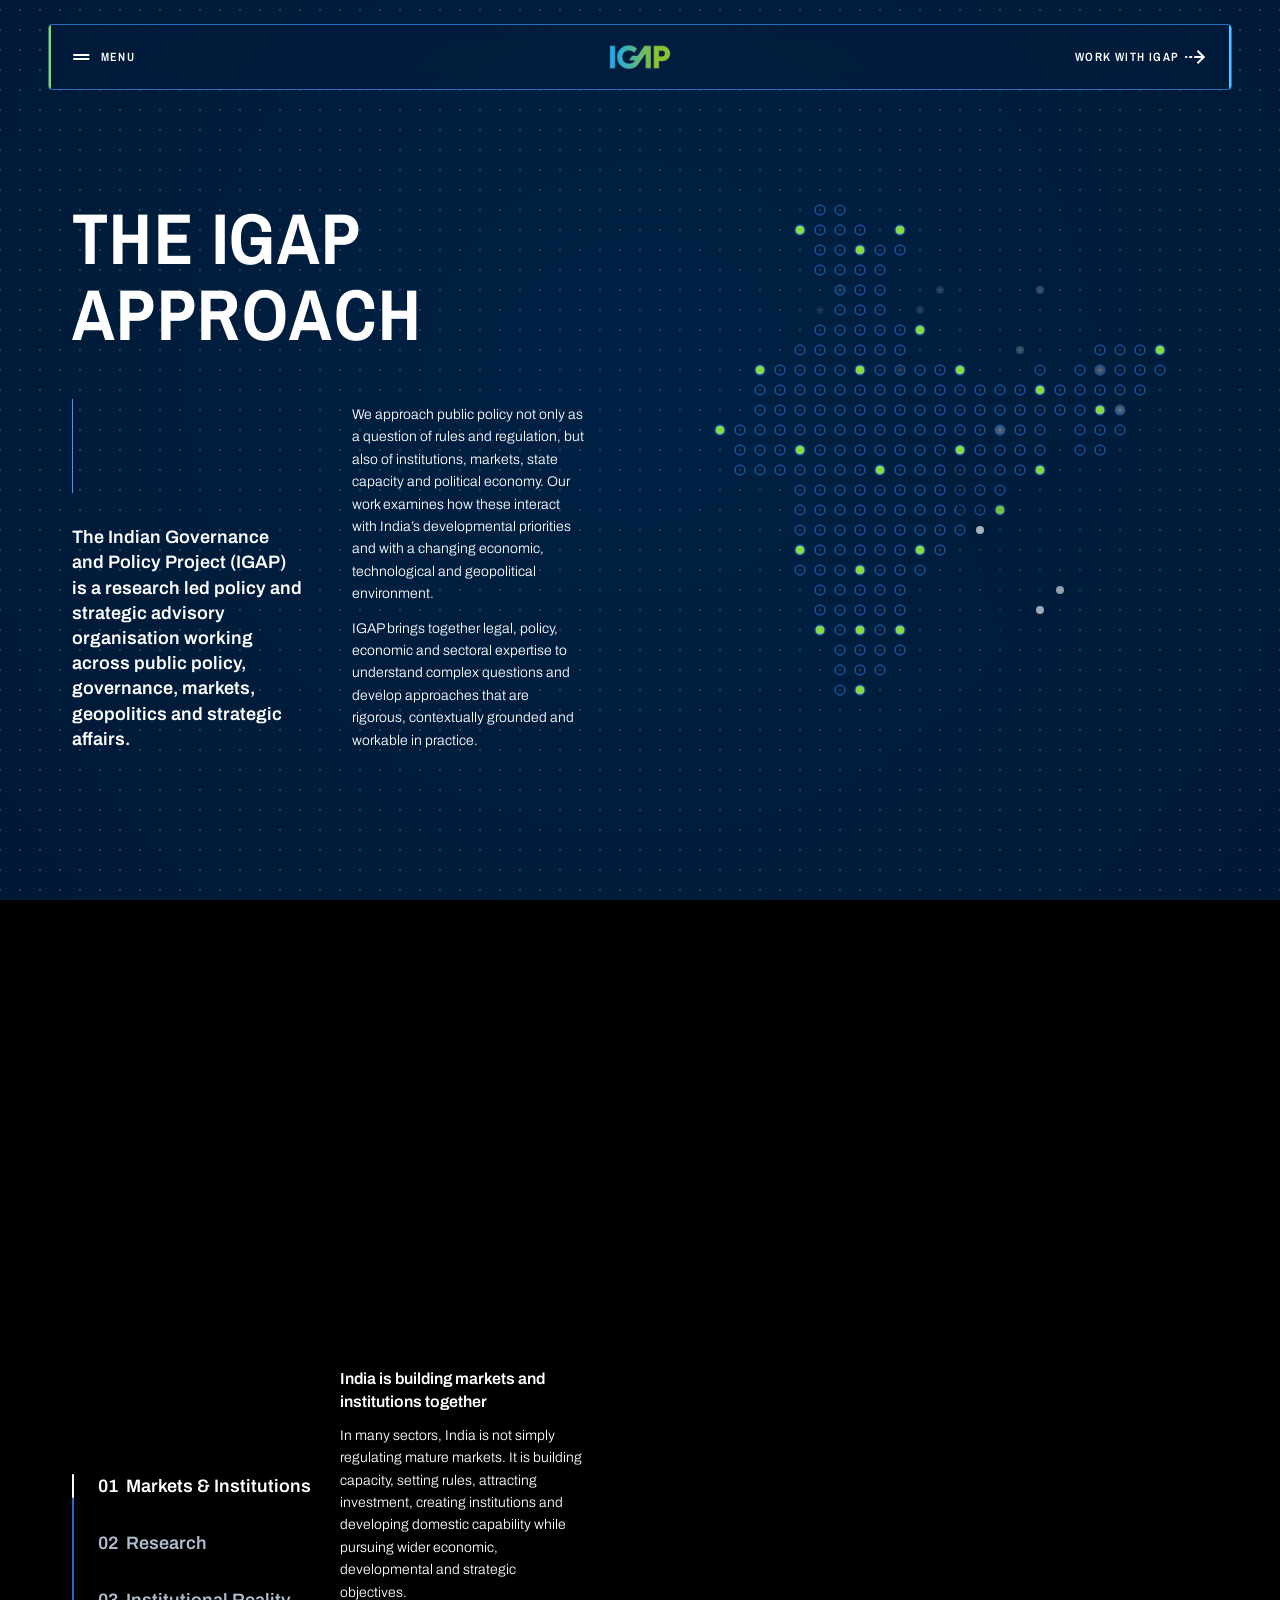
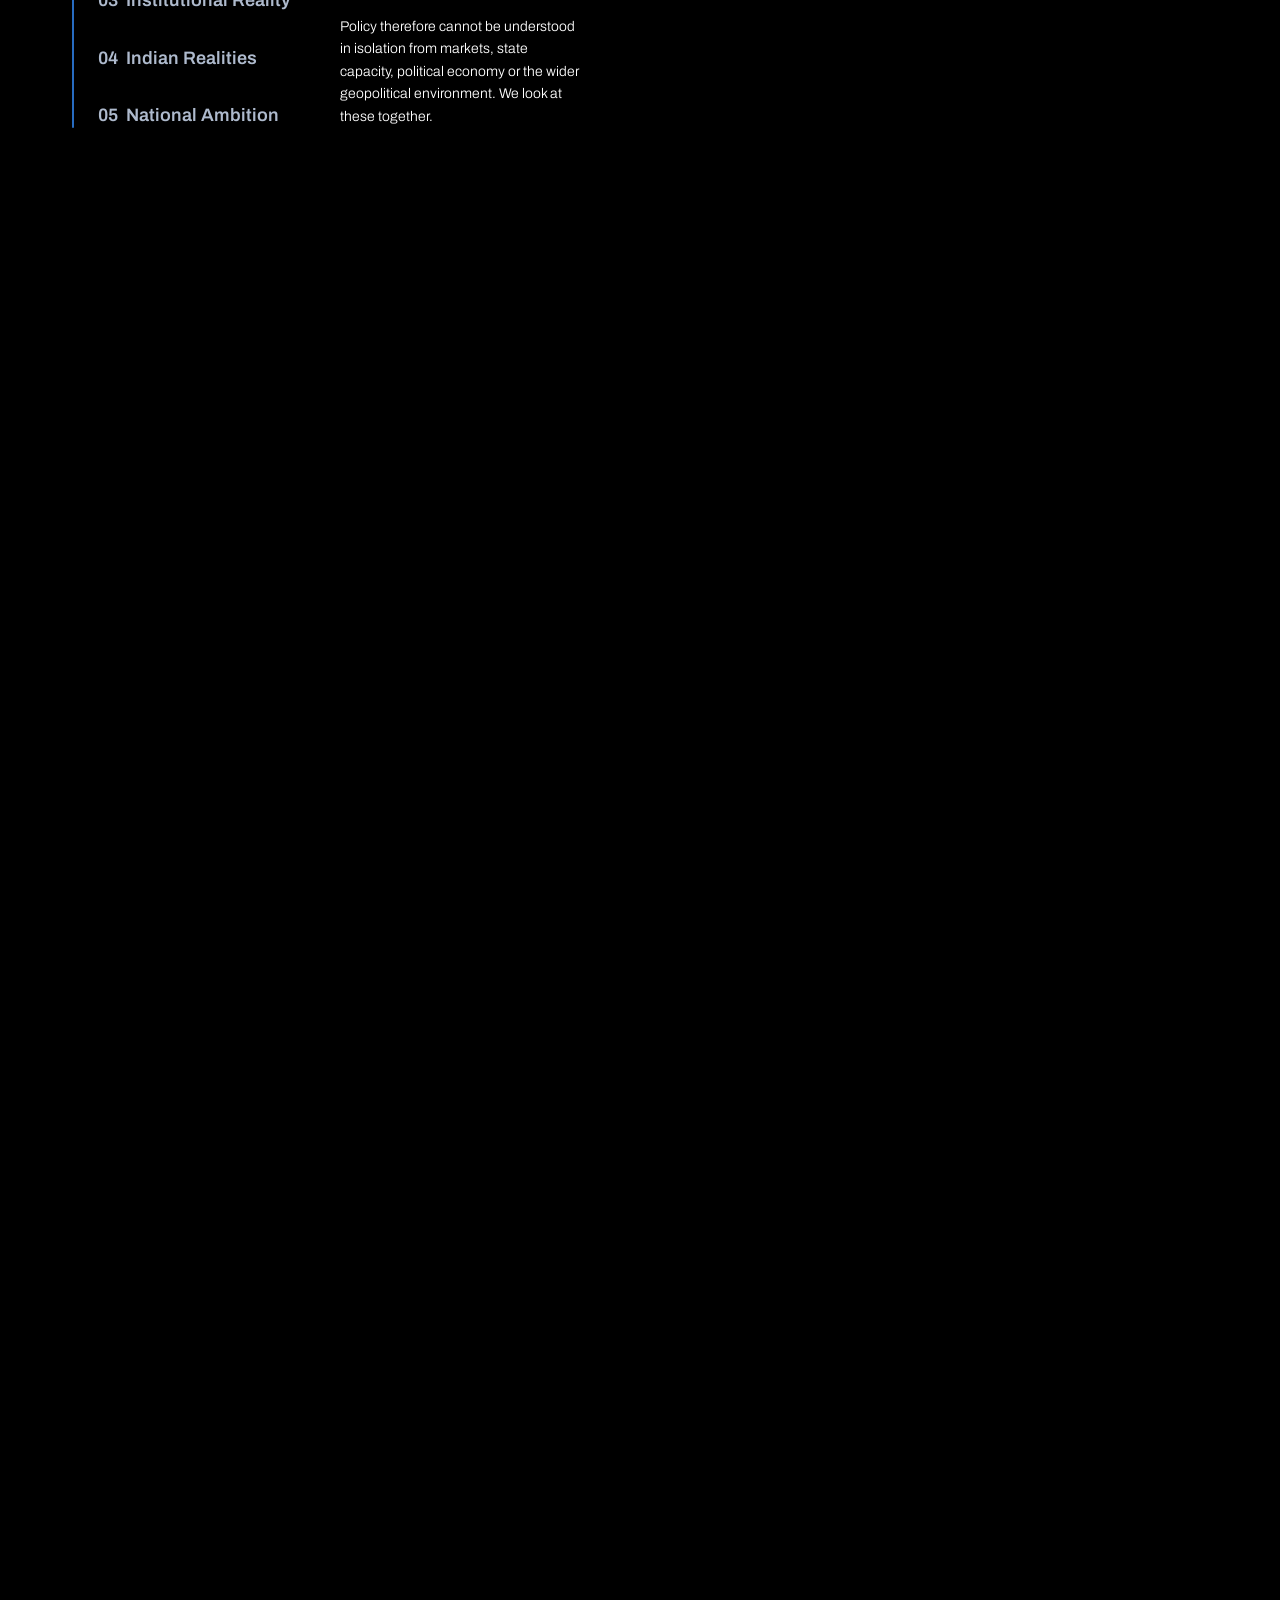
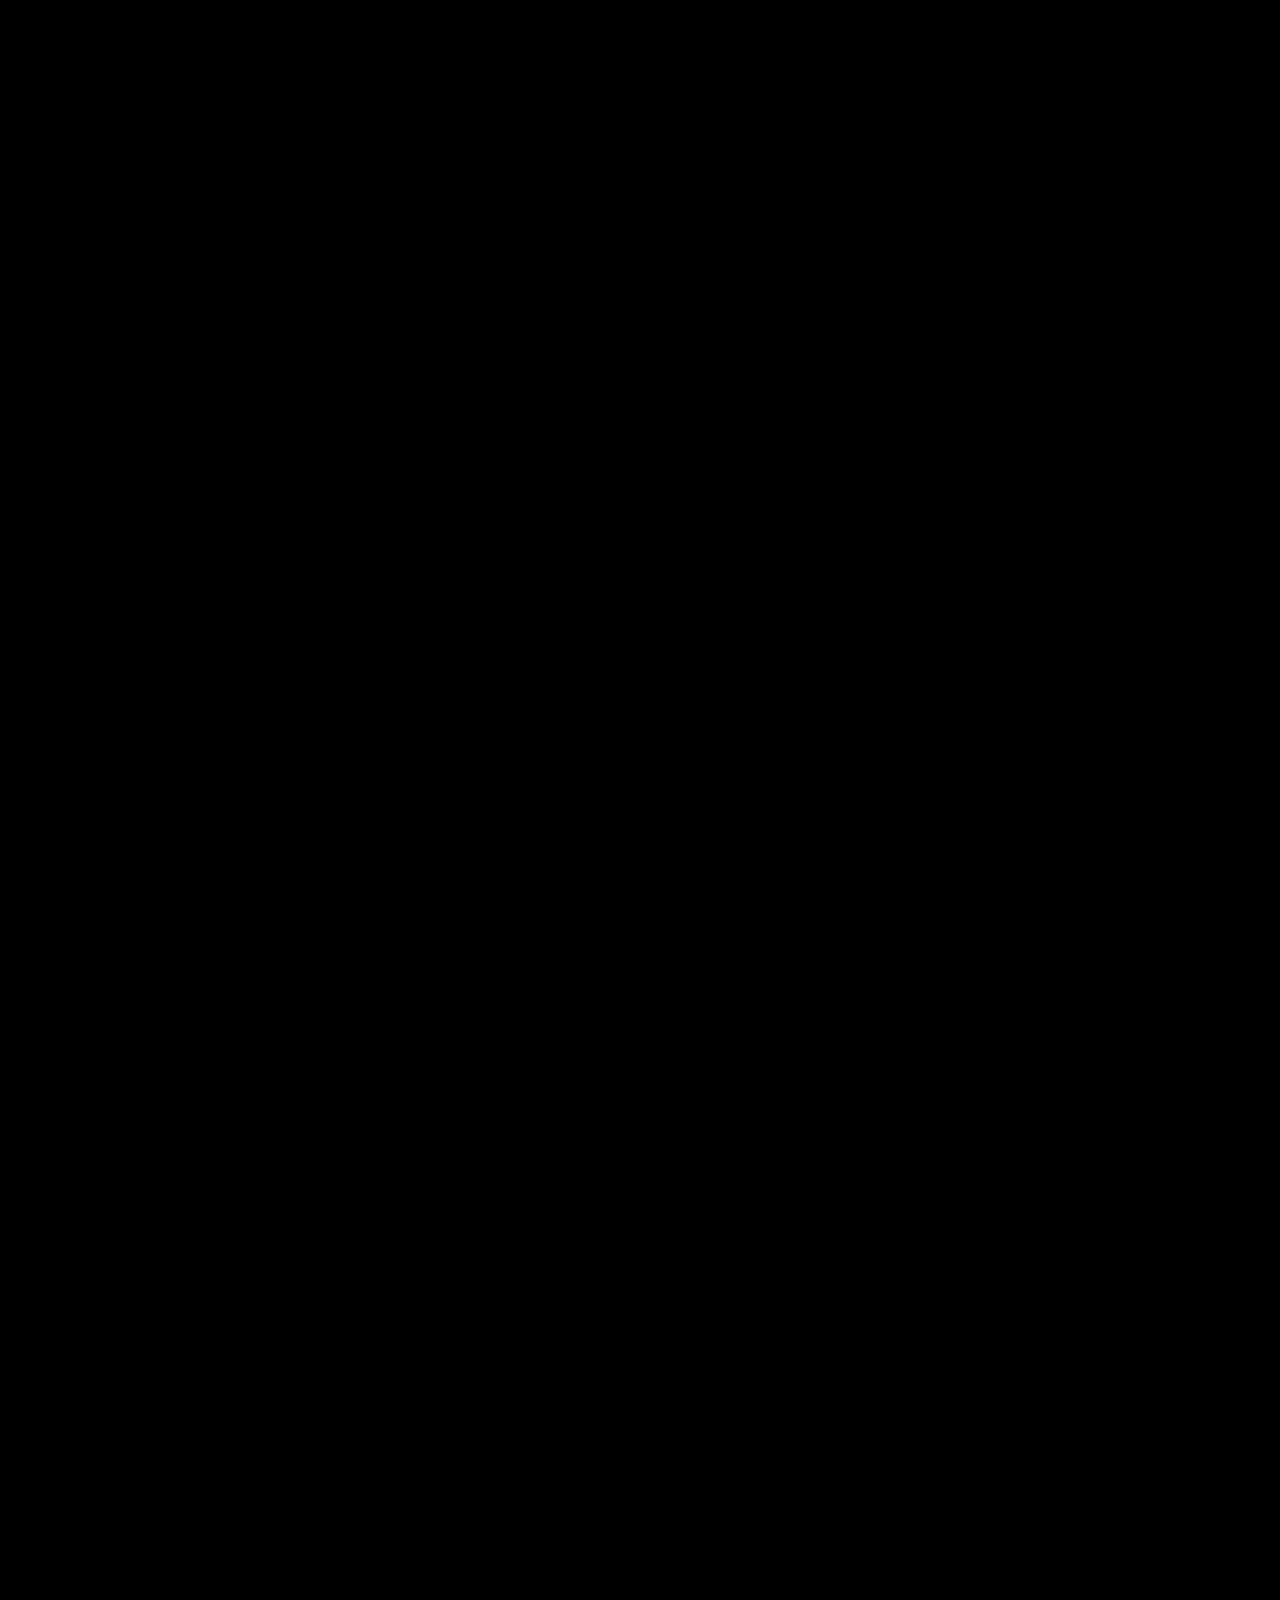
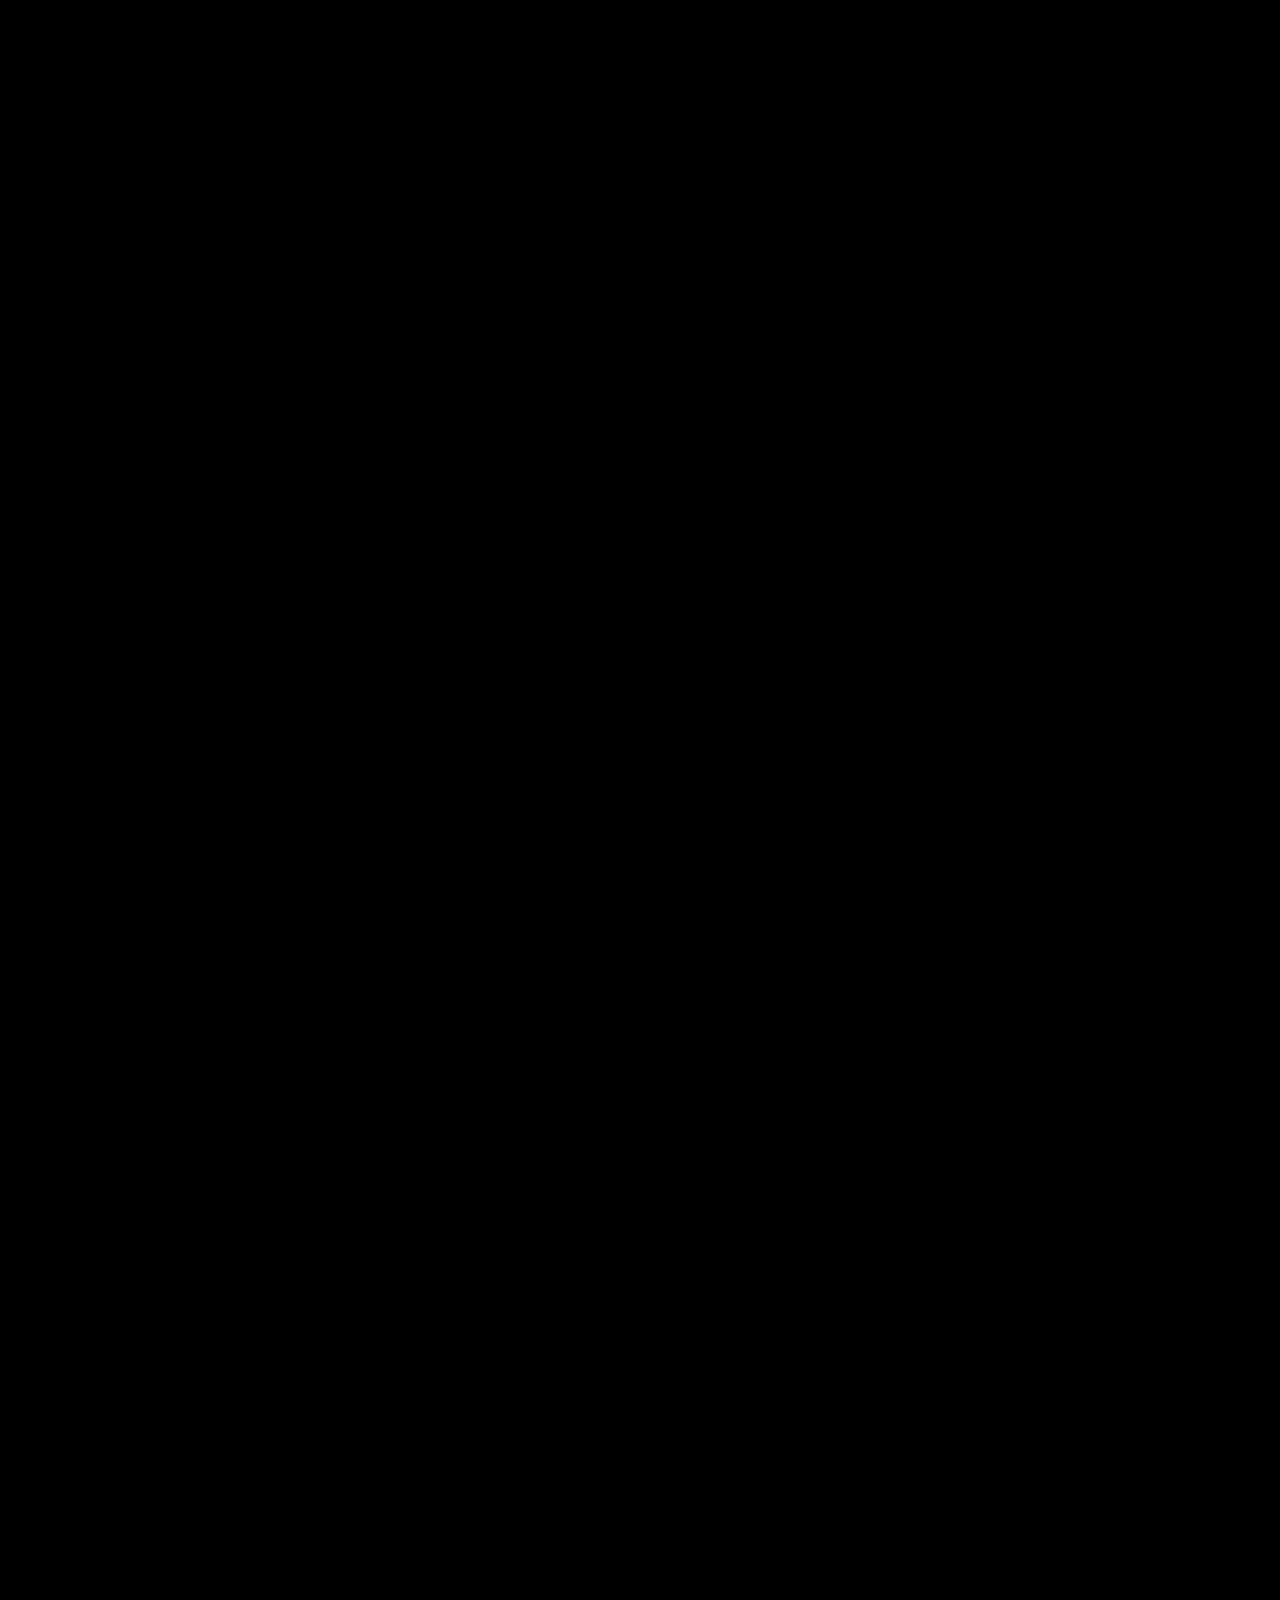
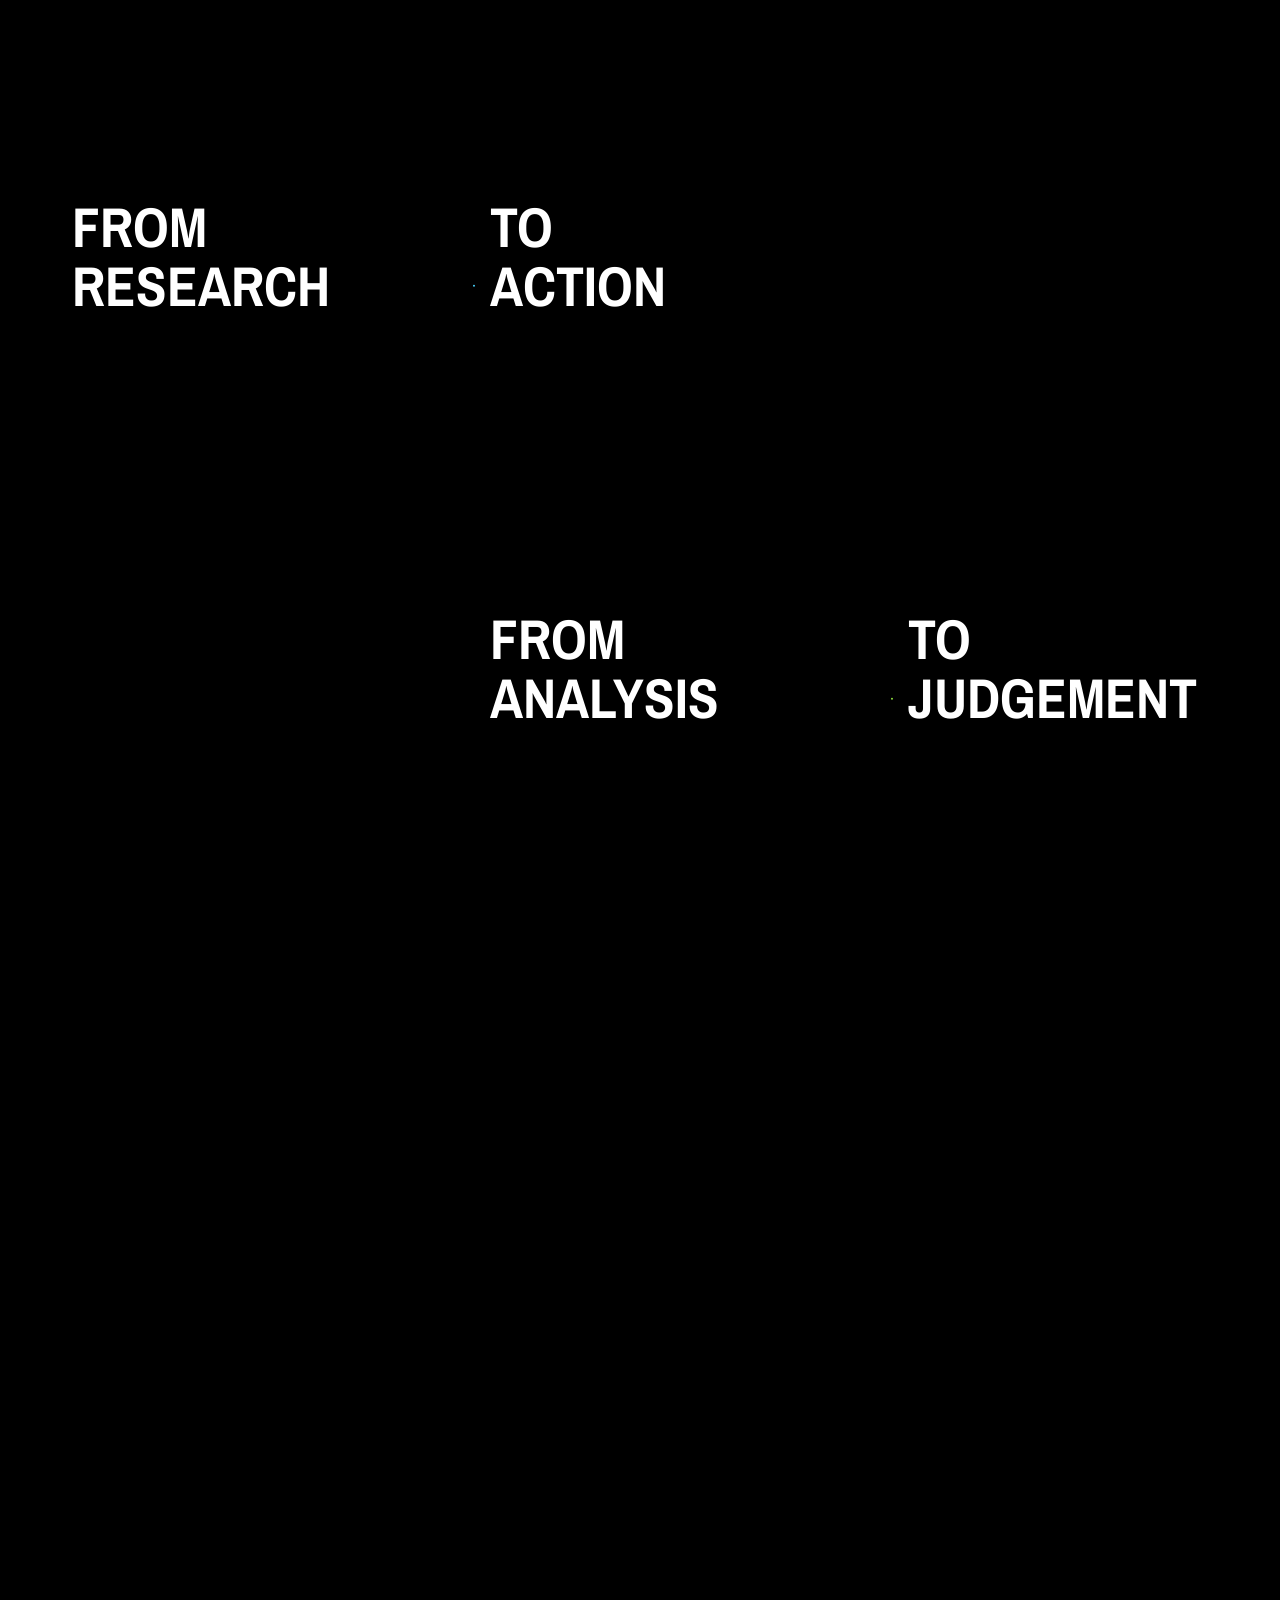
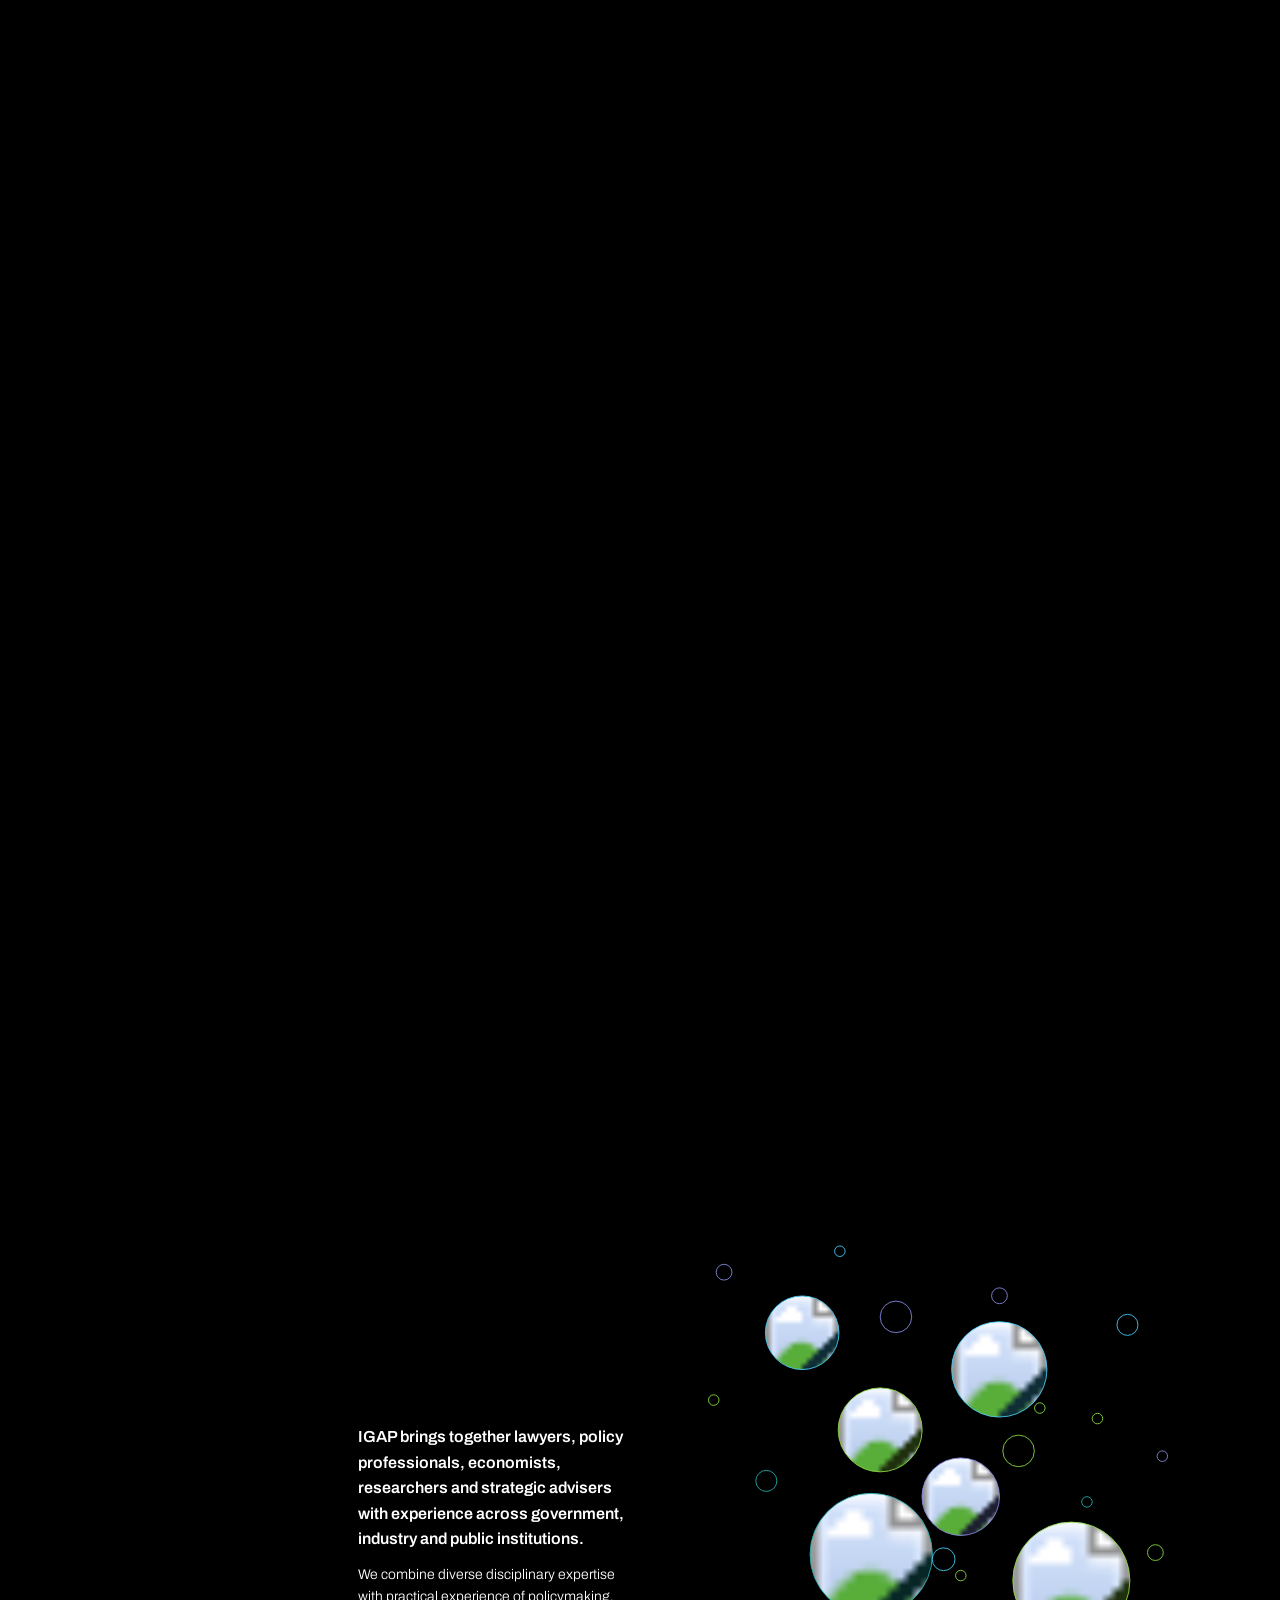
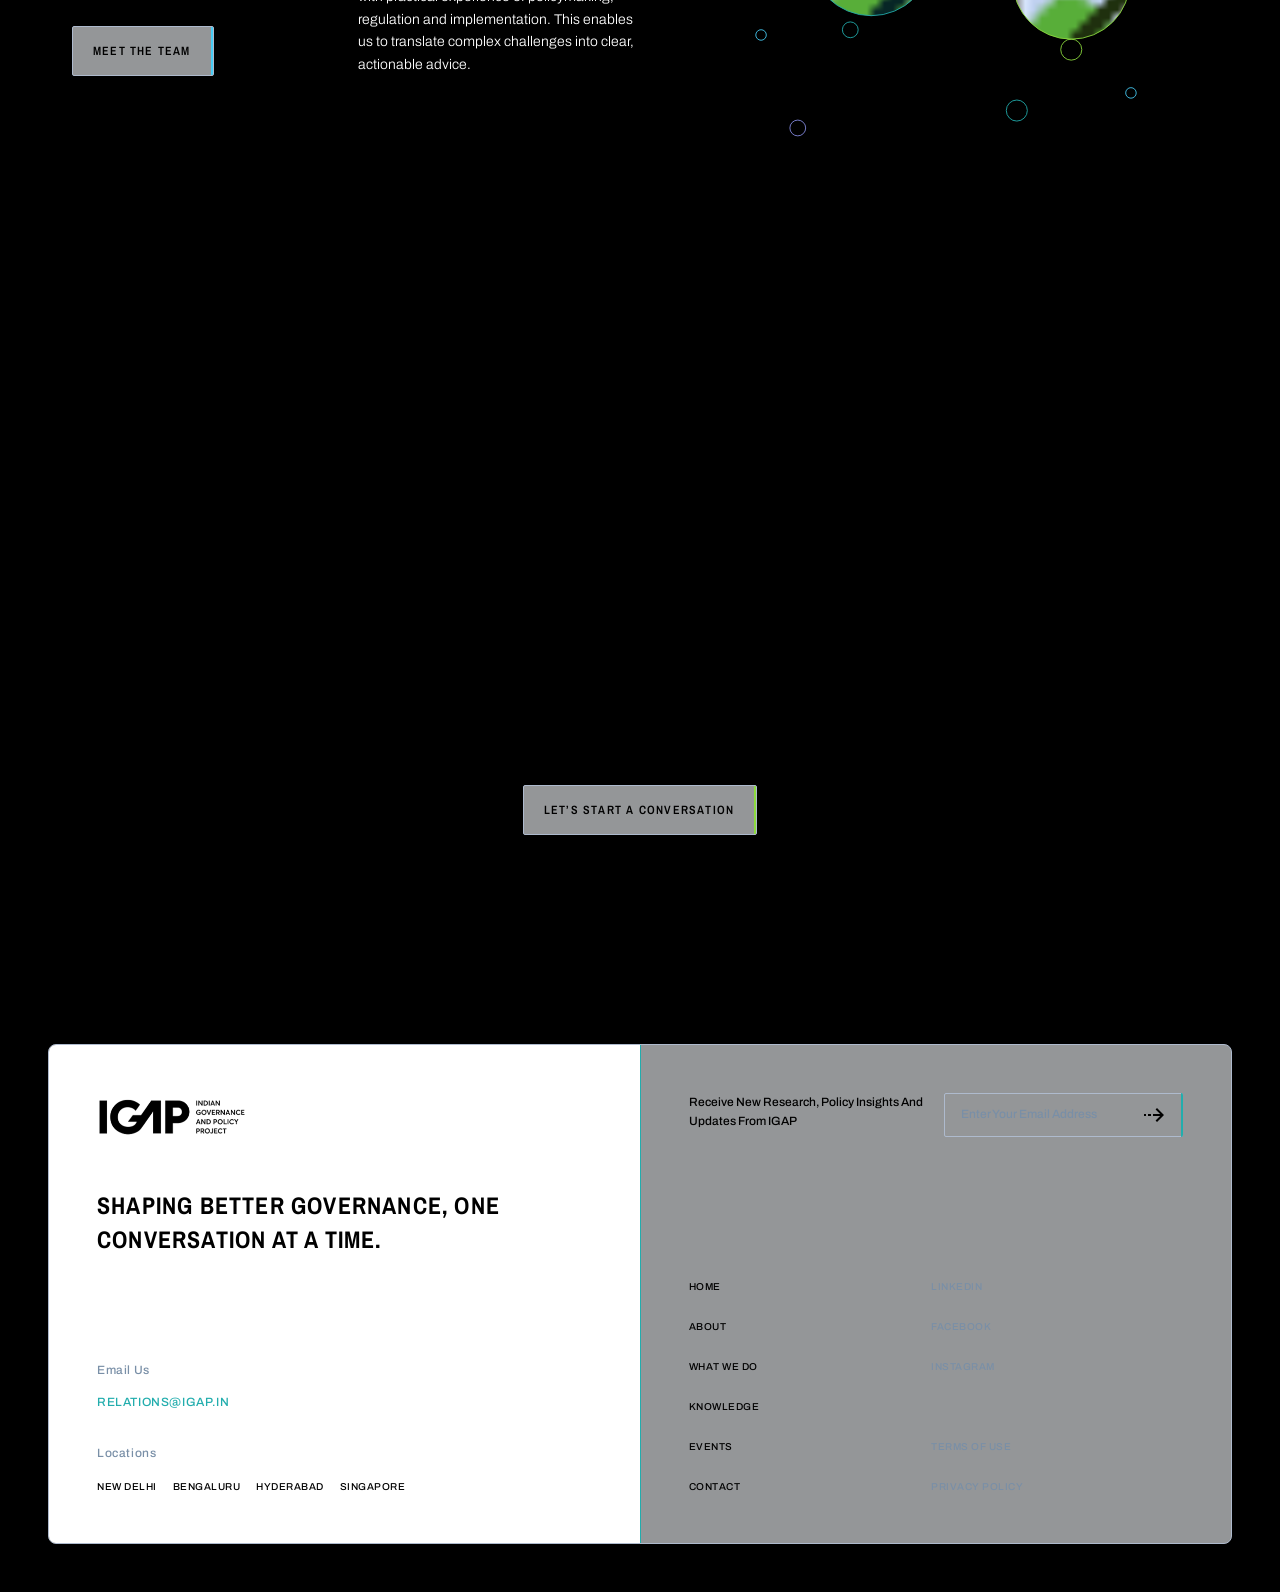
==== about.html @ 04c29e6a "Add files via upload" ====
<!DOCTYPE html>
<html lang="en">
<head>
  <meta charset="utf-8">
  <meta name="viewport" content="width=device-width, initial-scale=1">
  <title>IGAP — The IGAP Approach</title>
  <meta name="description" content="IGAP works on consequential questions where government, regulation and markets converge. Research and policy advocacy, regulatory strategy, government engagement, policy communications, market strategy and coalitions.">

  <link rel="preconnect" href="https://fonts.googleapis.com">
  <link rel="preconnect" href="https://fonts.gstatic.com" crossorigin>
  <link rel="stylesheet" href="https://fonts.googleapis.com/css2?family=Archivo:wght@300;400;500;600;700&family=Archivo+Narrow:wght@400;500;600;700&family=Space+Grotesk:wght@500&display=swap">

  <link rel="stylesheet" href="css/embed-fragments.css">
  <link rel="stylesheet" href="css/style.css">
  <link rel="stylesheet" href="css/about.css">

  <link rel="shortcut icon" href="images/favicon.ico" type="image/x-icon">
  <link rel="apple-touch-icon" href="images/webclip.png">
</head>

<body class="is-about" data-blue-from="top" data-blue-until=".ab-work">

<!-- ============================================================= HEADER -->
<header class="site-header" data-menu-root>
  <nav class="menu" aria-label="Main menu" hidden>
    <div class="menu__bg"></div>
    <div class="menu__inner">
      <ul class="menu__links">
        <li><a href="index.html">about us</a></li>
        <li><a href="capabilities.html" aria-current="page">our work</a></li>
        <li><a href="#">knowledge</a></li>
        <li><a href="#">events</a></li>
        <li><a href="#">contact</a></li>
      </ul>
      <ul class="menu__socials">
        <li><a href="#">reports</a></li>
        <li><a href="#">blogs</a></li>
        <li><a href="#">igap primers</a></li>
        <li><a href="#">media</a></li>
      </ul>
    </div>
    <button class="menu__close" type="button" data-menu-close aria-label="Close menu">
      <img src="images/System-Icons_2.svg" width="24" height="24" alt="">
    </button>
  </nav>

  <div class="header-bar">
    <div class="header-bar__slot header-bar__slot--left">
      <button class="btn-menu" type="button" data-menu-open aria-expanded="false">
        <img src="images/menu-icon.svg" width="24" height="24" alt="">
        <span class="btn-label btn-label--menu">Menu</span>
      </button>
      <span class="hl hl--left" aria-hidden="true"></span>
    </div>

    <a class="site-logo" href="index.html">
      <img src="images/Logo-coloured.png" alt="IGAP">
    </a>

    <div class="header-bar__slot header-bar__slot--right">
      <a class="btn-work" href="#">
        <span class="btn-label">Work With IGAP</span>
        <img src="images/Arrow-Dark.svg" alt="" width="24" height="24">
      </a>
      <span class="hl hl--right" aria-hidden="true"></span>
    </div>
  </div>
</header>

<header class="site-header site-header--mobile" data-menu-root>
  <nav class="menu" aria-label="Main menu" hidden>
    <div class="menu__bg"></div>
    <div class="menu__inner">
      <ul class="menu__links">
        <li><a href="index.html">about us</a></li>
        <li><a href="capabilities.html" aria-current="page">our work</a></li>
        <li><a href="#">knowledge</a></li>
        <li><a href="#">events</a></li>
        <li><a href="#">contact</a></li>
      </ul>
      <ul class="menu__socials">
        <li><a href="#">reports</a></li>
        <li><a href="#">blogs</a></li>
        <li><a href="#">igap primers</a></li>
        <li><a href="#">media</a></li>
      </ul>
    </div>
    <button class="menu__close" type="button" data-menu-close aria-label="Close menu">
      <img src="images/System-Icons_2.svg" width="24" height="24" alt="">
    </button>
  </nav>

  <div class="header-bar header-bar--mobile">
    <a class="site-logo site-logo--mobile" href="index.html">
      <img src="images/Logo-coloured.png" alt="IGAP">
    </a>
    <button class="btn-menu" type="button" data-menu-open aria-expanded="false">
      <img src="images/menu-icon.svg" width="24" height="24" alt="">
      <span class="btn-label btn-label--menu">Menu</span>
    </button>
  </div>
</header>

<!-- ======================================================= BACKDROP -->
<!-- Page gradient + navy wash. This page is in blue mode end to end, so the
     wash is pinned at 1 rather than driven by a scroll clock. -->
<div class="scene-bg" aria-hidden="true"></div>

<!-- The dot field, exactly as built for the homepage: one tiled base layer
     plus a cursor-following halo of four masked ring layers. -->
<div class="dotfield" aria-hidden="true">
  <div class="dotfield__layer dotfield__band"></div>
  <div class="dotfield__halo">
    <div class="dotfield__layer dotfield__ring dotfield__ring--3"></div>
    <div class="dotfield__layer dotfield__ring dotfield__ring--2"></div>
    <div class="dotfield__layer dotfield__ring dotfield__ring--1"></div>
    <div class="dotfield__layer dotfield__ring dotfield__ring--0"></div>
  </div>
</div>

<main class="page">

  <!-- -------------------------------------------------- HERO + STEPS --
       The hero and the five steps share one stage, because they share one
       piece of artwork: it is sticky across the pair. Behind the hero the
       map draws itself in dot by dot and then picks up accents at random,
       like lights coming on in different places; that same map is the one
       the first step keeps, and the discs grow in over it. -->
  <div class="ab-stage">

    <div class="ab-stage__art">
      <div class="ab-art" aria-hidden="true">
        <svg class="ab-art__svg" viewBox="0 0 600 490" fill="none" focusable="false">
          <!-- the wire's colour band: it tiles across the artwork and the
               script slides it, so the accent travels along the lines -->
          <defs>
            <linearGradient id="ab-wire" gradientUnits="userSpaceOnUse"
                            x1="0" y1="0" x2="160" y2="160" spreadMethod="repeat">
              <stop class="ab-wire__a" offset="0"/>
              <stop class="ab-wire__b" offset="0.35"/>
              <stop class="ab-wire__c" offset="0.65"/>
              <stop class="ab-wire__a" offset="1"/>
            </linearGradient>
          </defs>
          <g class="ab-map" data-map></g>
          <g class="ab-net" data-net></g>
          <g class="ab-discs" data-discs>
            <circle class="ab-disc" data-disc="0"/>
            <circle class="ab-disc" data-disc="1"/>
            <circle class="ab-disc" data-disc="2"/>
            <circle class="ab-disc" data-disc="3"/>
            <circle class="ab-pulse" data-pulse="0"/>
            <circle class="ab-pulse" data-pulse="1"/>
            <circle class="ab-pulse" data-pulse="2"/>
            <circle class="ab-pulse" data-pulse="3"/>
            <circle class="ab-ring" data-ring="0"/>
            <circle class="ab-ring" data-ring="1"/>
            <circle class="ab-ring" data-ring="2"/>
            <circle class="ab-ring" data-ring="3"/>
            <circle class="ab-mark" data-mark="0"/>
            <circle class="ab-mark" data-mark="1"/>
            <circle class="ab-mark" data-mark="2"/>
            <circle class="ab-mark" data-mark="3"/>
          </g>
          <g class="ab-radar" data-radar>
            <g class="ab-radar__trail" data-trail></g>
            <g data-blips></g>
            <line class="ab-radar__hand" data-hand x1="385" y1="245" x2="385" y2="45"/>
          </g>
        </svg>
      </div>
    </div>

    <section class="ab-hero" id="ab-hero">
    <div class="ab-hero__inner">
      <div class="ab-hero__text">
        <h1 class="ab-hero__title" data-reveal>The IGAP Approach</h1>
        <div class="ab-hero__intro">
          <div class="ab-hero__lead">
            <span class="ab-hero__hint" aria-hidden="true"></span>
            <p class="ab-hero__mission" data-fade>The Indian Governance and Policy Project (IGAP) is a research led policy and strategic advisory organisation working across public policy, governance, markets, geopolitics and strategic affairs.</p>
          </div>
          <div class="ab-hero__copy" data-fade-group>
            <p>We approach public policy not only as a question of rules and regulation, but also of institutions, markets, state capacity and political economy. Our work examines how these interact with India&rsquo;s developmental priorities and with a changing economic, technological and geopolitical environment.</p>
            <p>IGAP brings together legal, policy, economic and sectoral expertise to understand complex questions and develop approaches that are rigorous, contextually grounded and workable in practice.</p>
          </div>
        </div>
      </div>
    </div>
  </section>

  <!-- ------------------------------------------------- WHAT SHAPES OUR WORK --
       One screen that holds for five steps. The heading and the index never
       move; the copy and the artwork change under them, and the index marks
       where you are. The scroll length is five screens, read as a fraction
       by js/about-art.js. -->
    <section class="ab-work" id="ab-work">
    <div class="ab-work__pin">
      <div class="ab-work__inner">
        <div class="ab-work__text">
          <h2 class="ab-work__title" data-reveal>What Shapes Our Work</h2>
          <!-- The index doubles as the page's scroll bar: the track runs the
               height of the list and the thumb rides the five steps. Each line
               is a button, so the index is a way through the section as well as
               a reading of where you are in it. -->
          <div class="ab-index-wrap">
            <div class="ab-index__track" aria-hidden="true"><span class="ab-index__thumb"></span></div>
            <ol class="ab-index">
            <li class="ab-index__item is-on" data-step="0"><button class="ab-index__link" type="button"><span class="ab-index__num">01</span> Markets &amp; Institutions</button></li>
            <li class="ab-index__item" data-step="1"><button class="ab-index__link" type="button"><span class="ab-index__num">02</span> Research</button></li>
            <li class="ab-index__item" data-step="2"><button class="ab-index__link" type="button"><span class="ab-index__num">03</span> Institutional Reality</button></li>
            <li class="ab-index__item" data-step="3"><button class="ab-index__link" type="button"><span class="ab-index__num">04</span> Indian Realities</button></li>
            <li class="ab-index__item" data-step="4"><button class="ab-index__link" type="button"><span class="ab-index__num">05</span> National Ambition</button></li>
            </ol>
          </div>
        </div>
        <div class="ab-work__copy">
          <article class="ab-panel is-on" data-step="0">
            <h3 class="ab-panel__lead">India is building markets and institutions together</h3>
            <p>In many sectors, India is not simply regulating mature markets. It is building capacity, setting rules, attracting investment, creating institutions and developing domestic capability while pursuing wider economic, developmental and strategic objectives.</p>
            <p>Policy therefore cannot be understood in isolation from markets, state capacity, political economy or the wider geopolitical environment. We look at these together.</p>
          </article>
          <article class="ab-panel" data-step="1">
            <h3 class="ab-panel__lead">Research should have consequences</h3>
            <p>Good research should improve decisions, test assumptions, sharpen public debate and strengthen the evidence on which policy and institutional choices are made.</p>
            <p>It should also help identify important questions before they become urgent policy problems.</p>
          </article>
          <article class="ab-panel" data-step="2">
            <h3 class="ab-panel__lead">Strategy must survive contact with institutions</h3>
            <p>Policy does not operate only on paper, and strategy cannot be developed in isolation from how institutions actually work.</p>
            <p>We pay attention to where authority sits, how governments and regulators make decisions, what institutions are capable of doing, how policy is implemented across the Union and the states, and what execution requires in practice.</p>
            <p>A policy that cannot survive institutional reality is not yet a workable policy.</p>
          </article>
          <article class="ab-panel" data-step="3">
            <h3 class="ab-panel__lead">India needs answers grounded in Indian realities</h3>
            <p>Comparative experience matters. But policy frameworks cannot simply be transplanted across jurisdictions.</p>
            <p>India’s developmental priorities, federal structure, political economy, institutional capacity, market structure and strategic environment shape both the challenges it faces and the approaches most likely to work.</p>
            <p>Our work is grounded in those realities while remaining informed by global experience.</p>
          </article>
          <article class="ab-panel" data-step="4">
            <h3 class="ab-panel__lead">National ambition and constitutional values belong together</h3>
            <p>IGAP works to advance legitimate national security, economic, developmental and governance priorities while remaining firmly anchored in constitutional values, the rule of law and institutional accountability.</p>
            <p>Durable public policy requires both the capacity to pursue national priorities and the institutions, safeguards and accountability that give public action legitimacy.</p>
          </article>
        </div>
      </div>
    </div>
    </section>
  </div><!-- /.ab-stage -->

  <!-- ------------------------------------------- TYPOGRAPHIC MOMENT --
       Two folds held on one sticky screen. The first builds the argument
       as typography and nothing else: a phrase arrives, a line is drawn
       from it, and the phrase it turns into arrives at the other end --
       twice. The second brings the prose in around what the type has
       already said. Figma: About / Typographic Moment 1 and 2. -->
  <section class="tm" id="tm">
    <div class="tm__pin">
      <div class="tm__inner">

        <div class="tm-col tm-col--a">
          <h2 class="tm-line" data-beat="0"><span class="tm-word">From</span><br><span class="tm-word">Research</span></h2>
          <div class="tm-copy tm-copy--notes" data-copy="0">
            <p>Complex policy questions rarely yield useful answers through research alone or strategy alone.</p>
            <p>Together, they help us identify what matters, what is feasible, where trade-offs lie and what effective action will require.</p>
            <p>Research builds evidence, tests assumptions and develops long-term expertise. Advisory tests those ideas against institutional realities, market dynamics and implementation challenges.</p>
          </div>
        </div>

        <div class="tm-col tm-col--b">
          <h2 class="tm-line" data-beat="1"><span class="tm-word">To</span><br><span class="tm-word">Action</span></h2>
          <p class="tm-statement" data-copy="3">Together, they allow us to move from analysis to judgement, and from judgement to action.</p>
          <h2 class="tm-line" data-beat="2"><span class="tm-word">From</span><br><span class="tm-word">Analysis</span></h2>
        </div>

        <div class="tm-col tm-col--c">
          <div class="tm-block" data-copy="1">
            <h3>Each disciplines the other.</h3>
            <p>Research keeps our advisory work evidence-led and attentive to longer-term questions. Practical engagement keeps our research grounded in how institutions and markets actually work.</p>
          </div>
          <div class="tm-block" data-copy="2">
            <h3>Research and advisory strengthen each other</h3>
            <p>Independent research gives us space to pursue questions beyond an immediate mandate and contribute to issues of wider public importance. Advisory brings us closer to the realities of decision-making and implementation.</p>
          </div>
          <h2 class="tm-line" data-beat="3"><span class="tm-word">To</span><br><span class="tm-word">Judgement</span></h2>
        </div>

        <!-- The two connectors run between the halves of each pair, across the
             gap from one column to the next: out of the first line of the
             phrase on the left, into the second line of the phrase it becomes. -->
        <svg class="tm-arrow tm-arc--sky" data-arc="0" data-from="0" data-to="1"
             fill="none" aria-hidden="true" focusable="false">
          <path class="tm-arc__line"/>
          <path class="tm-arc__head"/>
        </svg>
        <svg class="tm-arrow tm-arc--green" data-arc="1" data-from="2" data-to="3"
             fill="none" aria-hidden="true" focusable="false">
          <path class="tm-arc__line"/>
          <path class="tm-arc__head"/>
        </svg>

      </div>
    </div>
  </section>

  <!-- -------------------------------------------------------- OUR PEOPLE
       Figma 564:192400. Text in the left 648, the cluster in the right one:
       six portraits and eleven empty rings, drifting (js/people-art.js). -->
  <section class="ab-people" id="ab-people">
    <div class="ab-people__inner">
      <div class="ab-people__text">
        <div class="ab-people__head">
          <h2 class="ab-people__title" data-reveal>Our People</h2>
          <div class="btn btn--sky" data-fade>
            <a class="btn__label-wrap" href="#"><span class="btn-label">Meet The Team</span></a>
            <span class="hl" aria-hidden="true"></span>
          </div>
        </div>
        <div class="ab-people__copy" data-fade-group>
          <p>IGAP brings together lawyers, policy professionals, economists, researchers and strategic advisers with experience across government, industry and public institutions.</p>
          <p>We combine diverse disciplinary expertise with practical experience of policymaking, regulation and implementation. This enables us to translate complex challenges into clear, actionable advice.</p>
        </div>
      </div>
      <div class="ab-people__art">
        <svg class="pp" viewBox="0 0 648 704" data-people aria-hidden="true" focusable="false">
          <defs>
          <pattern id="pp-face-1" patternContentUnits="objectBoundingBox" width="1" height="1">
            <rect width="1" height="1" style="fill: var(--sky); opacity: .22"/>
            <image width="1" height="1" preserveAspectRatio="xMidYMid slice" href="images/people/01.webp"/>
          </pattern>
          <pattern id="pp-face-2" patternContentUnits="objectBoundingBox" width="1" height="1">
            <rect width="1" height="1" style="fill: var(--green); opacity: .22"/>
            <image width="1" height="1" preserveAspectRatio="xMidYMid slice" href="images/people/02.webp"/>
          </pattern>
          <pattern id="pp-face-3" patternContentUnits="objectBoundingBox" width="1" height="1">
            <rect width="1" height="1" style="fill: var(--sky); opacity: .22"/>
            <image width="1" height="1" preserveAspectRatio="xMidYMid slice" href="images/people/03.webp"/>
          </pattern>
          <pattern id="pp-face-4" patternContentUnits="objectBoundingBox" width="1" height="1">
            <rect width="1" height="1" style="fill: var(--green); opacity: .22"/>
            <image width="1" height="1" preserveAspectRatio="xMidYMid slice" href="images/people/04.webp"/>
          </pattern>
          <pattern id="pp-face-5" patternContentUnits="objectBoundingBox" width="1" height="1">
            <rect width="1" height="1" style="fill: var(--teal); opacity: .22"/>
            <image width="1" height="1" preserveAspectRatio="xMidYMid slice" href="images/people/05.webp"/>
          </pattern>
          <pattern id="pp-face-6" patternContentUnits="objectBoundingBox" width="1" height="1">
            <rect width="1" height="1" style="fill: var(--violet); opacity: .22"/>
            <image width="1" height="1" preserveAspectRatio="xMidYMid slice" href="images/people/06.webp"/>
          </pattern>
          </defs>
        <circle class="pp-bub pp-bub--face" data-bub data-x="185" data-y="189" data-r="60" data-min="42" data-max="70" style="--a: var(--sky); fill: url(#pp-face-1)"/>
        <circle class="pp-bub pp-bub--face" data-bub data-x="492" data-y="472" data-r="60" data-min="42" data-max="70" style="--a: var(--green); fill: url(#pp-face-2)"/>
        <circle class="pp-bub pp-bub--face" data-bub data-x="410" data-y="231" data-r="50" data-min="42" data-max="70" style="--a: var(--sky); fill: url(#pp-face-3)"/>
        <circle class="pp-bub pp-bub--face" data-bub data-x="274" data-y="300" data-r="70" data-min="42" data-max="70" style="--a: var(--green); fill: url(#pp-face-4)"/>
        <circle class="pp-bub pp-bub--face" data-bub data-x="264" data-y="442" data-r="52" data-min="42" data-max="70" style="--a: var(--teal); fill: url(#pp-face-5)"/>
        <circle class="pp-bub pp-bub--face" data-bub data-x="366" data-y="376" data-r="42" data-min="42" data-max="70" style="--a: var(--violet); fill: url(#pp-face-6)"/>
        <circle class="pp-bub" data-bub data-x="339" data-y="447" data-r="13" style="--a: var(--sky)"/>
        <circle class="pp-bub" data-bub data-x="138" data-y="534" data-r="6" style="--a: var(--sky)"/>
        <circle class="pp-bub" data-bub data-x="522" data-y="287" data-r="6" style="--a: var(--green)"/>
        <circle class="pp-bub" data-bub data-x="366" data-y="466" data-r="6" style="--a: var(--green)"/>
        <circle class="pp-bub" data-bub data-x="456" data-y="275" data-r="6" style="--a: var(--green)"/>
        <circle class="pp-bub" data-bub data-x="432" data-y="324" data-r="18" style="--a: var(--green)"/>
        <circle class="pp-bub" data-bub data-x="492" data-y="546" data-r="12" style="--a: var(--green)"/>
        <circle class="pp-bub" data-bub data-x="144" data-y="358" data-r="12" style="--a: var(--teal)"/>
        <circle class="pp-bub" data-bub data-x="510" data-y="382" data-r="6" style="--a: var(--teal)"/>
        <circle class="pp-bub" data-bub data-x="292" data-y="171" data-r="18" style="--a: var(--violet)"/>
        <circle class="pp-bub" data-bub data-x="410" data-y="147" data-r="9" style="--a: var(--violet)"/>
        <circle class="pp-bub" data-bub data-x="96" data-y="120" data-r="9" style="--a: var(--violet)"/>
        <circle class="pp-bub" data-bub data-x="228" data-y="96" data-r="6" style="--a: var(--sky)"/>
        <circle class="pp-bub" data-bub data-x="556" data-y="180" data-r="12" style="--a: var(--sky)"/>
        <circle class="pp-bub" data-bub data-x="596" data-y="330" data-r="6" style="--a: var(--violet)"/>
        <circle class="pp-bub" data-bub data-x="588" data-y="440" data-r="9" style="--a: var(--green)"/>
        <circle class="pp-bub" data-bub data-x="560" data-y="600" data-r="6" style="--a: var(--sky)"/>
        <circle class="pp-bub" data-bub data-x="430" data-y="620" data-r="12" style="--a: var(--teal)"/>
        <circle class="pp-bub" data-bub data-x="180" data-y="640" data-r="9" style="--a: var(--violet)"/>
        <circle class="pp-bub" data-bub data-x="84" data-y="266" data-r="6" style="--a: var(--green)"/>
        <circle class="pp-bub" data-bub data-x="240" data-y="528" data-r="9" style="--a: var(--teal)"/>
        </svg>
      </div>
    </div>
  </section>

  <!-- The homepage's closing section, as on the other pages. -->
  <section class="cta-section">
    <h2 class="h1 h1--center h1--narrow" data-reveal>Have a complex policy or institutional question?</h2>
    <p class="intro intro--center" data-fade>We can help make sense of it and shape a way forward.</p>
    <div class="btn btn--green">
      <a class="btn__label-wrap" href="#"><span class="btn-label">Let’s Start a Conversation</span></a>
      <span class="hl" aria-hidden="true"></span>
    </div>
  </section>

  <footer class="site-footer">
    <div class="footer-inner">

      <div class="footer-brand">
        <div class="footer-brand__top">
          <div class="footer-logo">
            <img src="images/Footer-Logo.png" alt="IGAP — Indian Governance and Policy Project" width="150" height="48">
          </div>
          <p class="footer-tagline">Shaping better governance, one<br>conversation at a time.</p>
        </div>
        <div class="footer-brand__foot">
          <div class="footer-field">
            <span class="footer-label">Email Us</span>
            <a class="footer-email" href="mailto:relations@igap.in">relations@igap.in</a>
          </div>
          <div class="footer-field footer-locations">
            <span class="footer-label">Locations</span>
            <ul class="footer-locations__list">
              <li>New Delhi</li>
              <li>Bengaluru</li>
              <li>Hyderabad</li>
              <li>Singapore</li>
            </ul>
          </div>
        </div>
      </div>

      <div class="footer-right">
        <form class="footer-form" method="post" action="#">
          <p class="footer-form__title">Receive new research, policy insights and updates from IGAP</p>
          <div class="footer-form__field">
            <input class="footer-form__input" type="email" name="email" autocomplete="email"
                   placeholder="Enter your Email Address" aria-label="Email address" required>
            <button class="footer-form__submit" type="submit" aria-label="Subscribe">
              <img src="images/Arrow.svg" width="24" height="24" alt="">
            </button>
            <span class="footer-form__nugget" aria-hidden="true"></span>
          </div>
        </form>

        <div class="footer-links">
          <nav class="footer-nav" aria-label="Footer">
            <a href="index.html">home</a>
            <a href="#">about</a>
            <a href="capabilities.html">What We do</a>
            <a href="#">knowledge</a>
            <a href="#">events</a>
            <a href="#">Contact</a>
          </nav>
          <div class="footer-aside">
            <nav class="footer-social" aria-label="Social media">
              <a href="#">Linkedin</a>
              <a href="#">Facebook</a>
              <a href="#">Instagram</a>
            </nav>
            <nav class="footer-legal" aria-label="Legal">
              <a href="#">terms of use</a>
              <a href="#">privacy policy</a>
            </nav>
          </div>
        </div>
      </div>

    </div>
  </footer>

</main>

<script src="js/text-reveal.js"></script>
<script src="js/scramble-hover.js"></script>
<script src="js/fade-in.js"></script>
<script src="js/site.js"></script>
<script src="js/dot-field.js"></script>
<script src="js/about-art.js"></script>
<script src="js/typo-moment.js"></script>
<script src="js/people-art.js"></script>
<script src="js/cursor.js"></script>

</body>
</html>
---- css/embed-fragments.css ----
/* extracted verbatim from the Webflow embeds */

/* One wrapper per text run: keeps the split behaving exactly like the
     original text node even inside flex/grid containers (spaces preserved,
     wrapping + max-width respected). */
  .reveal-text {
    display: inline;
    min-width: 0;
  }
  .reveal-word {
    display: inline-block;
    white-space: nowrap;
  }
  .reveal-letter {
    display: inline-block;
    opacity: 0;
    filter: blur(6px);
    will-change: opacity, filter;
    /* Case is applied in JS at split time (word-aware). Without this,
       CSS capitalize would uppercase every letter-span as its own word. */
    text-transform: none;
  }
  .reveal-letter.is-visible {
    opacity: 1;
    filter: blur(0);
  }

#igap-scene {
    position: fixed; inset: 0;
    width: 100vw; height: 100vh;
    display: block; z-index: 2;
    /* The gradient moved to .scene-bg in style.css. It cannot live here any
       more: the dot field is a DOM layer now and has to sit between the
       backdrop and the braid, which is impossible while both are one element. */
  }
  .igap-scroll-space {
    position: relative; width: 100%;
    height: 1200svh;
    z-index: 1; pointer-events: none;
  }
  .igap-label {
    position: fixed; left: 0; top: 0;
    font-family: 'Space Grotesk', sans-serif;
    font-weight: 500; font-size: 12px; letter-spacing: 0.22em;
    color: #8695A5; pointer-events: none; white-space: nowrap;
    z-index: 1; opacity: 0;
    will-change: left, top, transform, opacity;
  }

.igap-scroll-line {
    --line-h: 64px;
    --line-w: 1px;
    --line-color: #000;
    --line-speed: 1.6s;
    width: var(--line-w);
    height: var(--line-h);
    margin: 0 auto;                 /* centre within its container */
    background: var(--line-color);
    animation: igap-scroll-line var(--line-speed) cubic-bezier(0.7, 0, 0.3, 1) infinite;
  }
  /* clip-path reveals a segment: bottom edge grows down, then the top edge
     follows it down — so it draws in and shrinks out in the same direction. */
  @keyframes igap-scroll-line {
    0%   { clip-path: inset(0 0 100% 0); }   /* nothing, gathered at the top */
    50%  { clip-path: inset(0 0 0 0); }      /* grown fully, top → bottom */
    100% { clip-path: inset(100% 0 0 0); }   /* shrunk away downward, at the bottom */
  }

  /* words stay whole: the letters inside are inline-blocks, so a line could
     otherwise break in the middle of one */
  .scramble-hover-word {
    display: inline-block;
    white-space: nowrap;
  }
.scramble-hover-letter {
    display: inline-block;
    position: relative;
    white-space: pre;
  }
  /* Reserves the final character's exact width */
  .scramble-hover-letter::before {
    content: attr(data-layout-char);
    visibility: hidden;
  }
  /* The visible character can change without affecting layout */
  .scramble-hover-glyph {
    position: absolute;
    inset: 0;
    text-align: center;
    pointer-events: none;
  }
---- css/style.css ----
/* =============================================================================
   IGAP — Home v2
   Hand-authored rebuild of the Webflow wireframe. No framework, no build step.
   Sections, in source order:
     1. Tokens
     2. Reset & base
     3. Typography
     4. Buttons & shared bits
     5. Header + menu overlay
     6. Hero (fixed canvas layer + two folds)
     7. What we do (sticky cards)
     8. Who we work with
     9. Research & insights
    10. Start a conversation
    11. Footer
    12. Scroll-reveal states
    13. Responsive
   ========================================================================== */

/* ------------------------------------------------------------- 1. TOKENS */
:root {
  --black:        #000;
  --white:      #fff;
  --paper:      #f7fbfd;
  /* The blue mode's ground. It had no token until the backdrop moved out of
     WebGL — it was a hex inside hero-scene.js, and the two glass values below
     are the same colour at .6 and .9. */
  --navy:       #001d3c;
  /* The navy wash is a gradient like the paper one, not a flat fill: the
     same circle at 50% 42%, a touch lighter at the middle and a touch
     deeper at the edges, bracketing --navy so the ground itself is
     unchanged on average. */
  --navy-hi:    #002145;
  --navy-lo:    #001935;
  /* One translucent surface per mode. Every frosted panel on the site — header
     bar, cards, footer card — uses these two and nothing else. */
  --glass:      rgba(247, 251, 253, .6);
  --dark-glass: rgba(0, 29, 60, .6);
  --light-grey:       #aebacd;
  /* Figma base/grey, which text/muted and accent/muted both alias. It moved
     from #8695a5 with the light-mode variable pass. */
  --grey:       #798fa7;
  /* Figma base/dark grey, light mode's border/muted */
  --dark-grey:  #4a535e;
  --cobalt:       #276bc0;

  --teal:       #22adad;
  --green:      #8cda3e;
  --sky:        #46ccf5;
  --violet:     #858be0;
  /* Figma Color-Primitives. slate is back at #395171: it is the pegboard peg
     colour, and dot/default in Blue mode aliases to it, so the peg and the
     background dot field are the same value by design. cerulean is the hero's
     scroll hint. */
  --slate:      #395171;
  --cerulean:   #4597ff;

  /* The background dot field — plain CSS, see section 14. The spacing is what
     the WebGL version actually measured on screen at rest: its 0.1 world units
     came out at 14.8px under the hero camera. (The old 20px token was sampled
     mid-scroll, with the camera already dollied in — 15px x the 1.3 zoom lands
     back at ~19.5px, which is where that number came from.) Dot size is derived
     rather than authored: the shader used a flat 4% of a cell for the radius,
     so 8% for the diameter, and deriving it keeps the two from drifting. */
  --dot:                var(--light-grey);
  --dot-highlight:      var(--sky);
  --dark-dot:           var(--slate);
  --dark-dot-highlight: var(--cobalt);
  --dot-spacing:        15px;
  --dot-size:           calc(var(--dot-spacing) * .08);
  /* Edge feather. The shader antialiased with fwidth(), i.e. one DEVICE pixel,
     so this shrinks on hi-dpi instead of staying a fixed CSS length. */
  --dot-aa:             .5px;

  /* Two elevations, one per mode. Same geometry throughout; only the tint and
     the alpha change. "lift" is the raised step — currently the first What We
     Do card, which sits forward of the other five. */
  --shadow-card:      0 24px 24px rgba(202, 212, 226, .45);
  --shadow-lift:      0 24px 24px rgba(202, 212, 226, .6);
  --dark-shadow-card: 0 24px 24px rgba(0, 10, 26, .45);
  --dark-shadow-lift: 0 24px 24px rgba(0, 10, 26, .6);
  --super-dark-glass:    rgba(0, 29, 60, .9);

  /* header, light state (default) and dark state (over "Who We Are").
     The surfaces themselves are --glass / --dark-glass; only the border and
     type colour differ per state. */
  --header-border:    var(--light-grey);
  --header-border-dk: var(--cobalt);
  --header-ink-dk:    #fff;

  --font:        "Archivo", sans-serif;
  --font-narrow: "Archivo Narrow", sans-serif;

  --gutter: 72px;
  /* Content stops widening past this and centres; the fixed canvas behind it
     still runs the full viewport, so the artwork and the navy wash are edge to
     edge while the columns stay a readable measure on a 1920 display. */
  --page-max: 1440px;
  --ease-out-quart: cubic-bezier(.165, .84, .44, 1);
}

/* --------------------------------------------------------- 2. RESET/BASE */
*, *::before, *::after { box-sizing: border-box; }

html { -webkit-text-size-adjust: 100%; }

body {
  margin: 0;
  background-color: var(--black);
  font-family: var(--font);
  color: var(--black);
  overflow-x: hidden;
  /* Figma draws type with grayscale antialiasing; macOS browsers default to
     subpixel, which fattens every stem -- worst on the light-on-navy screens,
     where a SemiBold reads a weight heavier than the one it is. These two put
     the page on the same rendering Figma previews it in, so 600 is 600. */
  -webkit-font-smoothing: antialiased;
  -moz-osx-font-smoothing: grayscale;
}

img { display: block; max-width: 100%; }
ul  { list-style: none; margin: 0; padding: 0; }
a   { color: inherit; text-decoration: none; }
button {
  font: inherit; color: inherit;
  background: none; border: 0; padding: 0;
  cursor: pointer;
}
p, h1, h2, h3, h4 { margin: 0; }

.page { display: flex; flex-direction: column; width: 100%; }

/* Vertical breathing room between folds. Height only — no content. */
.spacer          { position: relative; z-index: -1; width: 100%; }
.spacer--hero    { height: 80vh; }
.spacer--sticky  { position: sticky; top: 0; height: 100svh; }
/* the lead-in above the sticky "What We Do" cards runs shorter than the one
   that closes the hero */
.expertise .spacer--hero { height: 200px; }

/* ------------------------------------------------------- 3. TYPOGRAPHY */
.h1 {
  width: 100%;
  font-family: var(--font-narrow);
  font-size: 4.5rem;
  font-weight: 700;
  line-height: 105%;
  letter-spacing: .02em;
  text-transform: uppercase;
  text-align: left;
  color: var(--black);
}
.h1--center { text-align: center; }
.h1--narrow { max-width: 900px; }
.h1--mobile { display: none; }

.h3 {
  font-family: var(--font);
  font-size: 24px;
  font-weight: 600;                /* Desktop/H3 is SemiBold */
  line-height: 140%;
  /* Desktop/H3 is ORIGINAL case -- headings are authored in the case they
     should render, so forcing capitalize only produced Title Case artefacts. */
  color: var(--black);
}
.h3--light { color: var(--white); }

.h4 {
  width: 100%;
  font-family: var(--font);
  font-size: 18px;   /* Desktop/H4 moved 16 -> 18 in the type ramp */
  font-weight: 600;
  line-height: 140%;
  text-transform: capitalize;
  color: var(--black);
}
.h4--light { color: var(--white); }

.intro {
  max-width: 400px;
  font-family: var(--font);
  font-size: 16px;
  font-weight: 300;
  line-height: 160%;
  color: var(--black);
}
.intro--center { max-width: none; text-align: center; }
.intro--light  { color: var(--white); }

.body-text {
  font-family: var(--font);
  font-size: 14px;
  font-weight: 300;
  line-height: 160%;
  color: var(--black);
}
.body-text--light  { width: 100%; color: var(--white); text-transform: capitalize; }
.body-text--300    { width: 300px; }

/* Small teal label used for "latest work" and the footer email */
/* --- the rest of the Figma desktop ramp --- */
.h2 {
  font-family: var(--font-narrow);
  font-size: 3.5rem;               /* Desktop/H2 = 56 */
  font-weight: 700;
  line-height: 105%;
  letter-spacing: .02em;
  text-transform: uppercase;
  color: var(--black);
}
.h5 {
  font-family: var(--font);
  font-size: 16px;
  font-weight: 600;
  line-height: 140%;
  text-transform: capitalize;
  color: var(--black);
}
.large-number {
  font-family: var(--font-narrow);
  font-size: 32px;
  font-weight: 600;                /* Desktop/Large Number is SemiBold */
  line-height: 100%;
  letter-spacing: .1em;
  text-transform: uppercase;
}
.number {
  font-family: var(--font-narrow);
  font-size: 16px;
  font-weight: 600;
  line-height: 100%;
  letter-spacing: .1em;
  text-transform: uppercase;
}
.large-link {
  font-family: var(--font);
  font-size: 14px;
  font-weight: 600;                /* Desktop/Large Link is SemiBold now */
  line-height: 140%;
}

/* --- fade in from bottom -------------------------------------------------
   Driven by js/fade-in.js, which adds .is-in on entry and sets the stagger
   delay inline. `data-fade` on an element, or `data-fade-group` on a parent
   to fade its children in DOM order. Opacity+transform only: no layout cost,
   and no effect on scroll height. The no-JS and reduced-motion cases both
   leave the text visible, because the animation is decoration, not content. */
/* Published as a token because any element that declares a `transition` of
   its own -- the capability title and the hero copy both cross-fade on the
   mode clock -- replaces this one wholesale and silently stops fading. Those
   rules append var(--fade-in) instead of restating the timing. */
:root {
  --fade-in: opacity .6s cubic-bezier(.215, .61, .355, 1),
             transform .6s cubic-bezier(.215, .61, .355, 1);
}
[data-fade] {
  opacity: 0;
  transform: translateY(16px);
  transition: var(--fade-in);
}
[data-fade].is-in { opacity: 1; transform: none; }
@media (prefers-reduced-motion: reduce) {
  [data-fade] { opacity: 1; transform: none; transition: none; }
}

.eyebrow {
  font-family: var(--font-narrow); /* Desktop/Eyebrow is Narrow SemiBold, .1em */
  font-size: 12px;
  font-weight: 600;
  line-height: 160%;
  letter-spacing: .1em;
  text-transform: uppercase;
  color: var(--teal);
}

/* The three-bar brand mark that sits above a heading */
.nugget { display: flex; }
.nugget i            { width: 24px; height: 2px; background: var(--green); }
.nugget i:nth-child(2) { background: var(--teal); }
.nugget i:nth-child(3) { background: var(--sky); }

/* Stacked variant (hidden in this design, kept for the audience rows) */
.nugget--stacked { display: none; flex-direction: column; margin-top: 6px; }
.nugget--stacked i { width: 2px; height: 8px; }

/* --------------------------------------------------------- 4. BUTTONS */
.btn-label {
  font-family: var(--font-narrow);
  font-size: 12px;
  font-weight: 600;                /* Desktop/Button Label is SemiBold, 100% */
  line-height: 100%;
  letter-spacing: .1em;
  text-transform: uppercase;
  color: var(--black);
  white-space: nowrap;
}
.btn-label--tab { font-size: 10px; }

/* The 2px accent bar that widens on hover */
.hl {
  width: 2px;
  height: 48px;
  background: var(--sky);
  transition: transform .1s ease;
}
.hl--left, .hl--right { position: absolute; top: 0; height: 64px; }
.hl--left  { left: 0;  background: var(--green); }
.hl--right { right: 0; }

.btn {
  position: relative;
  display: inline-flex;
  align-items: stretch;
  border: 1px solid var(--light-grey);
  border-radius: 2px;
  background-color: var(--glass);
  -webkit-backdrop-filter: blur(4px);
          backdrop-filter: blur(4px);
  overflow: hidden;
}
.btn__label-wrap {
  display: flex;
  align-items: center;
  justify-content: center;
  gap: 8px;
  height: 48px;
  padding: 0 20px;
}
.btn__icon {
  display: flex;
  align-items: center;
  justify-content: center;
  width: 48px;
  height: 48px;
}
.btn__icon img { width: 24px; height: 24px; }

.btn--green  .hl { background: var(--green); }
.btn--sky    .hl { background: var(--sky); }
.btn--violet .hl { background: var(--violet); }
/* Icon-only variant: the label is there for screen readers and scramble text */
.btn--icon .btn__label-wrap { display: none; }
.btn:not(.btn--icon) .btn__icon { display: none; }

/* Hover: Webflow scaled the bar 10× from its centre, clipped by the overflow */
.btn:hover .hl,
.header-bar__slot:hover .hl { transform: scaleX(10); transition-duration: .3s; }

/* The header's two bars take their time over it. Webflow opened them in .3
   and shut them in .1, which lands like a switch; here the accent eases out
   over two thirds of a second and draws back in half of one, both on the
   page's own curve, so it arrives and leaves rather than appearing. */
.header-bar .hl {
  transition: transform .5s var(--ease-out-quart);
}
.header-bar__slot:hover .hl {
  transition-duration: .68s;
}

.cta-stack {
  display: flex;
  flex-direction: column;
  justify-content: flex-end;
  align-items: flex-end;
  gap: 12px;
}
.cta-stack--wide { gap: 16px; }
/* Actions on one line, bottom-aligned (hero fold 1: Contact Us + LinkedIn). */
.cta-stack--row  { flex-direction: row; align-items: flex-end; }

/* Two actions side by side (hero fold 1). The plain .btn keeps the default
   sky-blue accent bar; .btn--green overrides it. */
.btn-row { display: flex; flex-wrap: wrap; gap: 12px; }

/* ---------------------------------------------- 5. HEADER + MENU OVERLAY */
.site-header {
  position: fixed;
  inset: 0 0 auto 0;
  z-index: 99;
  display: flex;
  align-items: center;
  justify-content: space-between;
  width: 100%;
  padding: 24px 48px;
}
.site-header--mobile { display: none; }

/* The footer is the end of the page, so the bar retracts rather than sitting
   on top of it. Toggled by setupHeaderRetract() in js/site.js. The transform is
   on the bar, not on .site-header — the menu overlay is a child of the header
   and must not ride along when it opens over the footer. */
.is-footer-in .header-bar { transform: translateY(-200%); }

.header-bar {
  position: relative;
  max-width: calc(var(--page-max) - 2 * 24px);
  margin-inline: auto;
  display: flex;
  align-items: center;
  justify-content: space-between;
  gap: 24px;
  width: 100%;
  border: 1px solid var(--header-border);
  border-radius: 4px;
  background-color: var(--glass);
  -webkit-backdrop-filter: blur(8px);
          backdrop-filter: blur(8px);
  overflow: hidden;
  transition: background-color .12s ease, border-color .12s ease,
              transform .45s var(--ease-out-quart);
}
.header-bar__slot { display: flex; width: 200px; }
.header-bar__slot--left  { flex-direction: column; align-items: flex-start; }
.header-bar__slot--right { flex-direction: column; align-items: flex-end; }

.btn-menu {
  display: flex;
  align-items: center;
  justify-content: center;
  gap: 8px;
  height: 48px;
  padding: 0 20px;
}
.btn-work {
  display: flex;
  align-items: center;
  justify-content: center;
  gap: 4px;
  height: 64px;
  padding: 0 24px 0 12px;
}

.site-logo {
  display: flex;
  align-items: center;
  justify-content: center;
  width: 100px;
  height: 48px;
}
.site-logo img {
  width: 64px;
  height: auto;
  filter: brightness(0) saturate(0);   /* knocked back to black by default */
  transition: filter .12s ease;
}

/* Header's part of blue mode lives in section 12 with the rest of it. */
.site-header .btn-label   { transition: color .12s ease; }
.btn-menu img,
.btn-work img             { transition: filter .12s ease; }

/* --- menu overlay --- */
.menu {
  position: absolute;
  inset: 0;
  z-index: 88888;
  display: flex;
  align-items: center;
  justify-content: space-between;
  width: 100vw;
  max-width: 1110px;
  height: 100svh;
  margin: 0 auto;
}
.menu[hidden] { display: none; }

.menu__bg {
  position: fixed;
  inset: 0;
  z-index: 8888;
  background-color: var(--super-dark-glass);
  -webkit-backdrop-filter: blur(20px);
          backdrop-filter: blur(20px);
  transform: translateX(-100%);
  transition: transform .5s var(--ease-out-quart);
}
.menu__inner {
  display: flex;
  align-items: flex-end;
  justify-content: space-between;
  width: 100%;
}
.menu__links,
.menu__socials {
  opacity: 0;
  transform: translateX(-20px);
  transition: opacity .2s ease, transform .2s var(--ease-out-quart);
}
.menu__links {
  z-index: 999999;
  display: flex;
  flex-direction: column;
  align-items: flex-start;
  margin-left: 65px;
}
.menu__links a {
  display: block;
  padding: 12px 0;
  font-family: var(--font-narrow);
  font-size: 2rem;
  font-weight: 500;
  line-height: 110%;
  letter-spacing: .05em;
  text-transform: uppercase;
  color: var(--white);
  transition: color .2s;
}
.menu__links a:hover { color: var(--green); }

.menu__socials {
  z-index: 9999999;
  display: flex;
  flex-direction: column;
  align-items: flex-end;
  gap: 24px;
  margin-right: 170px;
}
.menu__socials a {
  font-family: var(--font-narrow);
  font-size: 16px;
  font-weight: 400;
  line-height: 130%;
  letter-spacing: .05em;
  text-transform: uppercase;
  color: var(--white);
  transition: color .2s;
}
.menu__socials a:hover { color: var(--green); }

.menu__close {
  position: absolute;
  inset: 0 auto auto 0;
  z-index: 10000;
  display: flex;
  align-items: center;
  justify-content: center;
  width: 40px;
  height: 40px;
  margin: 65px 0 0 65px;
  border: 1px solid var(--white);
  border-radius: 100px;
  -webkit-backdrop-filter: blur(20px);
          backdrop-filter: blur(20px);
  opacity: 0;
  transition: opacity .2s ease;
}

/* open state */
.menu.is-open .menu__bg     { transform: translateX(0); }
.menu.is-open .menu__links,
.menu.is-open .menu__socials { opacity: 1; transform: translateX(0); transition-duration: .5s; }
.menu.is-open .menu__close   { opacity: 1; transition-duration: .5s; }

/* -------------------------------------------------------------- 6. HERO */
.hero { position: relative; overflow: visible; }

.hero__canvas-layer {
  position: fixed;
  inset: 0;
  z-index: 0;
  display: flex;
  align-items: center;
  justify-content: center;
  width: 100%;
  height: 100svh;
  background-color: var(--white);
}
.hero__embed {
  position: absolute;
  inset: 0;
  z-index: 1;
  display: flex;
  align-items: center;
  justify-content: space-between;
  width: 100%;
  height: 100svh;
  background-color: var(--paper);
}
.hero__scroll-hint {
  position: absolute;
  inset: 0;
  max-width: var(--page-max);
  margin-inline: auto;
  z-index: 2;
  display: flex;
  align-items: center;
  justify-content: flex-end;
  padding: 24px 48px 24px 24px;
}

.hero__panel {
  position: relative;
  z-index: 1;
  display: flex;
  flex-direction: column;
  align-items: center;
  justify-content: center;
  width: 100%;
  height: 100vh;
}
.hero__panel--sticky { position: sticky; top: 0; z-index: 2; }

.hero__copy {
  position: absolute;
  inset: auto 0 0;
  max-width: var(--page-max);
  margin-inline: auto;
  display: flex;
  align-items: flex-end;
  justify-content: space-between;
  height: 100%;
  padding: 48px;
}
.hero__copy-main {
  display: flex;
  flex-direction: column;
  align-items: flex-start;
  justify-content: space-between;
  gap: 16px;
  width: 100%;
  height: 100%;
}
.hero__intro {
  display: flex;
  flex-direction: column;
  gap: 12px;
  padding: 24px 0 0 24px;
}
.hero__block {
  display: flex;
  flex-direction: column;
  align-items: flex-start;
  justify-content: flex-end;
  gap: 1rem;
  max-width: 490px;
  padding: 0 0 24px 24px;
}

/* ------------------------------------------------------ 7. WHAT WE DO */
.expertise { display: flex; flex-direction: column; width: 100%; }

.expertise__header {
  position: sticky;
  /* The header and the card stack are ONE visual unit that centres together.
     NOTE the gap between them is the header's own padding-bottom PLUS the
     offset baked into .sticky-row--a — it used to be 48 of each, so 96 in
     total, which pushed the stack too close to the bottom on short laptops.
     Now 24 + 24: 114 header + 24 + 493 cards = 631, so the unit's top is
     50svh - 270 and the cards follow at a fixed offset below it.
     Centred in the space BELOW the fixed nav (which ends at 90px), not in the
     whole viewport — on the full height the title landed 20px under the nav at
     1440x900. max() is the floor for short viewports: 154 keeps 64px of clear
     air under the nav. */
  top: max(154px, calc(50svh - 270px));
  z-index: 3;
  display: flex;
  align-self: center;
  align-items: stretch;
  justify-content: space-between;
  gap: 32px;
  width: 100%;
  padding: 0 var(--gutter) 24px;
  max-width: var(--page-max);
  margin-inline: auto;
}
.expertise__col { position: relative; z-index: 3; display: flex; width: 300px; }

.sticky-row {
  position: sticky;
  z-index: 3;
  display: flex;
  align-self: center;
  align-items: flex-end;
  gap: 32px;
  width: 100%;
  padding: 0 var(--gutter);
  /* Each row is a full-width sticky box, and rows later in the DOM paint over
     earlier ones at the same z-index — so a later row's empty area sits on top
     of the cards above it and swallows their pointer events. Harmless while
     nothing was interactive; it kills the card hover. The rows carry nothing
     but the cards, so they let clicks through and the cards take them back. */
  pointer-events: none;
  max-width: var(--page-max);
  margin-inline: auto;
}
.card-x { pointer-events: auto; }
/* The pinned frame is the viewport and the card block centres in it, rather
   than sitting a fixed distance from the top — so the composition holds its
   place on a 720px laptop and a 1200px display alike.
   Centred in the space BELOW the sticky header (which ends at 278px), not in
   the whole viewport: the block is 493px tall (a uniform 393px card, band B
   100px under band A) and centring that on the full height put the cards over
   the section title on anything under ~900px.
   The max() is a floor for short viewports: the cards never climb into the
   header, and always keep a 48px gap below it. Past that point the tail of the
   stack runs below the fold, which is a stack you scroll anyway.
   Document flow is untouched: only `top` changes, so the section's scroll
   length — and everything the canvas times off it — is exactly as before. */
.sticky-row--a { top: max(292px, calc(50svh - 132px)); }   /* unit top + 114 + 24 */
.sticky-row--b { top: max(392px, calc(50svh - 32px)); }
.sticky-row--left   { justify-content: flex-start; }
.sticky-row--center { justify-content: center; }
.sticky-row--right  { justify-content: flex-end; }

.card-x {
  --card-w: 300px;   /* read by the mobile justify maths — keep them in step */
  position: relative;
  z-index: 4;
  display: flex;
  flex-direction: column;
  gap: 24px;
  width: var(--card-w);
  padding: 48px;
  border: 1px solid var(--light-grey);
  border-radius: 4px;
  background-color: var(--glass);
  -webkit-backdrop-filter: blur(12px);
          backdrop-filter: blur(12px);
}
/* Shadow drawn by a pseudo-element with mix-blend-mode: multiply.
   CAVEAT, measured: the blend does NOT reach the page behind the card. Both
   .sticky-row (position: sticky) and .card-x (z-index + backdrop-filter) create
   stacking contexts, and a stacking context is a blending isolation group, so
   the multiply is confined to the card's own subtree. Over this section's
   near-white backdrop that is academic — multiply against white is the identity,
   so it renders the same as normal either way. It only becomes a real
   difference over the canvas artwork or a dark backdrop, and getting there needs
   the shadow moved to a proxy element outside every sticky ancestor. */
.card-x::before {
  content: "";
  position: absolute;
  inset: 0;
  z-index: -1;
  border-radius: inherit;
  box-shadow: var(--shadow-card);
  mix-blend-mode: multiply;
  pointer-events: none;
}
.card-x--1::before { box-shadow: var(--shadow-lift); }

/* NB: these url()s must live in this stylesheet. A relative url() inside a
   CSS custom property is resolved against the stylesheet that *consumes* it,
   so setting --icon from an inline style on the element resolves it against
   css/ and 404s. */
/* Reserve three lines in every card heading so a two-line title doesn't make a
   shorter card. .h4 is 140% line-height, hence 3 x 1.4em. */
.card-x .h4 { min-height: calc(3 * 1.4em); }

.card-x__icon {
  position: relative;
  z-index: 1;
  width: 204px;
  height: 204px;
  aspect-ratio: 1;
  background-position: 0 0;
  background-size: contain;
  background-repeat: no-repeat;
}
.card-x--1 .card-x__icon { background-image: url("../images/card-icon-1.webp"); }
.card-x--2 .card-x__icon { background-image: url("../images/card-icon-2.webp"); }
.card-x--3 .card-x__icon { background-image: url("../images/card-icon-3.webp"); }
.card-x--4 .card-x__icon { background-image: url("../images/card-icon-4.webp"); }
.card-x--5 .card-x__icon { background-image: url("../images/card-icon-5.webp"); }
.card-x--6 .card-x__icon { background-image: url("../images/card-icon-6.webp"); }

/* ---------------------------------------------------- 8. WHO WE ARE */
/* One full screen, like a hero fold: section title pinned top-left, the
   statement block sitting bottom-left, the action bottom-right, and the whole
   right-hand half left clear for the canvas braid. */
.audience {
  position: relative;
  z-index: 3;
  display: flex;
  flex-direction: column;
  width: 100%;
}
.who {
  display: flex;
  flex-direction: column;
  /* one child now that the title sits inside the block — keep it on the floor */
  justify-content: flex-end;
  width: 100%;
  height: 100svh;
  padding: 140px var(--gutter) 48px;
  max-width: var(--page-max);
  margin-inline: auto;
}

.who__title { padding-left: 0; }
.who__foot {
  display: flex;
  align-items: flex-end;
  justify-content: space-between;
  gap: 40px;
}
.who__block {
  display: flex;
  flex-direction: column;
  align-items: flex-start;
  gap: 1rem;
  max-width: 490px;
}
/* The proposition sits at body size and is separated from the copy below it by
   weight alone — 700 against the .intro's 300. */
.who__lede {
  max-width: 400px;   /* same measure as .intro below it */
  font-family: var(--font);
  font-size: 16px;
  font-weight: 700;
  line-height: 140%;
  color: var(--black);
}

/* ------------------------------------------- 9. RESEARCH & INSIGHTS */
.research {
  position: relative;
  z-index: 3;
  display: flex;
  flex-direction: column;
  align-items: center;
  gap: 40px;
  width: 100%;
  margin-top: 100px;
  padding: 48px 0;
}
.research__top {
  display: flex;
  align-items: stretch;
  justify-content: space-between;
  gap: 64px;
  width: 100%;
  padding: 0 var(--gutter);
  max-width: var(--page-max);
  margin-inline: auto;
}
.research__header {
  display: flex;
  flex-direction: column;
  align-items: flex-start;
  justify-content: space-between;
  gap: 12px;
  width: 100%;
}

.tabs {
  display: flex;
  flex-wrap: wrap;
  /* .research__top is align-items: stretch, so this box is as tall as the
     header beside it. Without align-content the wrapped lines stretch to fill
     that height and every tab came out 62px instead of ~34. align-items stays
     stretch so tabs within a line still match each other. */
  /* .research__top is align-items: stretch, so this box is as tall as the
     header beside it — the tab rows sit at its BOTTOM and align right.
     align-content also stops the wrapped lines stretching to fill that height,
     which was making every tab 62px tall instead of ~34. */
  align-content: flex-end;
  justify-content: flex-end;
  align-items: stretch;
  gap: 12px;
  width: 100%;
}
.tab {
  display: flex;
  align-items: center;
  justify-content: center;
  padding: 8px 12px;
  border: 1px solid var(--light-grey);
  border-radius: 4px;
  background-color: var(--glass);
  /* same frost as the research cards below them, so the whole section reads as
     one material sitting on the canvas */
  -webkit-backdrop-filter: blur(12px);
          backdrop-filter: blur(12px);
}
.tab.is-active { border-color: var(--teal); }

.cards {
  display: flex;
  /* Wrap rather than squeeze. Without this the four cards stayed on one line at
     every width and just got narrower — 208px at 1024, 144px at 768. With a
     flexible basis they hold 4-up while that fits, then fall to 3 and 2. */
  flex-wrap: wrap;
  justify-content: space-between;
  gap: 16px;
  width: 100%;
  padding: 0 var(--gutter);
  max-width: var(--page-max);
  margin-inline: auto;
}
.card {
  display: flex;
  flex-direction: column;
  align-items: center;
  flex: 1 1 260px;
  width: 100%;
  max-width: 300px;
  border: 1px solid var(--light-grey);
  border-radius: 8px;
  background-color: var(--glass);
  -webkit-backdrop-filter: blur(12px);
          backdrop-filter: blur(12px);
  box-shadow: var(--shadow-card);
  overflow: hidden;
}
.card__image { width: 100%; aspect-ratio: 4 / 3; object-fit: cover; }
.card__body {
  display: flex;
  flex-direction: column;
  align-items: center;
  justify-content: space-between;
  width: 100%;
  height: 240px;
  padding: 24px;
  transition: padding var(--blue-fade);
}
.card__title {
  width: 100%;
  font-family: var(--font);
  font-size: 14px;
  font-weight: 500;
  line-height: 140%;
  text-transform: capitalize;
  color: var(--black);
}
.card__meta { display: flex; align-items: flex-end; gap: 10px; width: 100%; }
.card__meta-text { display: flex; flex-direction: column; gap: 4px; width: 100%; }
.card__kicker,
.card__date {
  font-family: var(--font);
  font-size: 12px;
  font-weight: 500;
  line-height: 160%;
  letter-spacing: .1em;
  text-transform: uppercase;
}
.card__kicker { color: var(--teal); }
.card__date   { color: var(--black); }
.card__arrow  { width: 24px; height: 24px; }

/* ------------------------------------------ 10. START A CONVERSATION */
.cta-section {
  position: relative;
  z-index: 10;
  display: flex;
  flex-direction: column;
  align-items: center;
  justify-content: center;
  gap: 24px;
  height: 80svh;
  padding: 2rem;
  text-align: center;
}

/* ----------------------------------------------------------- 11. FOOTER */
/* One glass band. Figma "Footer Desktop" 2813:873 / "Footer Mobile" 2817:1112.
   Two full-height columns: brand with the logo pinned top and contact pinned
   bottom, and a right column with the signup form on top of a three-list link
   block. Everything is Archivo Medium — 12/1.6 for labels, 10/1.6 for links. */
.site-footer {
  position: relative;
  z-index: 10;
  width: 100%;
  /* sides match .site-header, so the footer card and the header bar sit on the
     same left/right edges; the bottom matches them too, so the card is evenly
     inset on the three edges that frame it */
  padding: 24px 48px 48px;
}
.footer-inner {
  display: flex;
  align-items: stretch;
  width: 100%;
  /* same as .header-bar */
  max-width: calc(var(--page-max) - 2 * 24px);
  margin-inline: auto;
  /* fixed on desktop; the stacked bands below drop this to auto and take
     whatever height their content needs */
  min-height: 500px;
  border: 1px solid var(--header-border);
  border-radius: 8px;
  background-color: var(--glass);
  -webkit-backdrop-filter: blur(10px);
          backdrop-filter: blur(10px);
  /* the halves carry the padding now, and this clips the opaque one to the
     card's rounded corners */
  overflow: hidden;
}

/* shared footer type */
.footer-label,
.footer-email,
.footer-locations__list,
.footer-nav a,
.footer-social a,
.footer-legal a,
.footer-form__title,
.footer-form__input {
  font-family: var(--font);
  font-size: 12px;
  font-weight: 500;
  line-height: 1.6;
}
/* the values read one step down from their labels */
.footer-email,
.footer-locations__list,
.footer-nav a,
.footer-social a,
.footer-legal a { font-size: 10px; }

.footer-field { display: flex; flex-direction: column; align-items: flex-start; gap: 12px; }
.footer-label { letter-spacing: .05em; text-transform: capitalize; color: var(--grey); }
.footer-email { letter-spacing: .05em; text-transform: uppercase; color: var(--teal); font-size: 12px; }

/* brand half — solid white against the glass, logo and tagline top,
   contact bottom */
.footer-brand {
  display: flex;
  flex: 1 1 0;
  min-width: 0;
  flex-direction: column;
  align-items: flex-start;
  justify-content: space-between;
  gap: 48px;
  padding: 48px;
  background-color: var(--white);
  /* the one accent line in the footer, on the inner edge of the white half */
  border-right: 1px solid var(--teal);
}
.footer-brand__top {
  display: flex;
  flex-direction: column;
  align-items: flex-start;
  gap: 48px;
  max-width: 458px;
}
.footer-logo img { width: 150px; height: 48px; filter: invert(1); }
.footer-tagline {
  margin: 0;
  font-family: var(--font-narrow);
  font-size: 24px;
  font-weight: 700;
  line-height: 1.4;
  letter-spacing: .05em;
  text-transform: uppercase;
  color: var(--black);
}
.footer-brand__foot { display: flex; flex-direction: column; gap: 32px; width: 100%; }

.footer-locations { gap: 16px; width: 100%; }
.footer-locations__list {
  display: flex;
  flex-wrap: wrap;
  gap: 16px;
  letter-spacing: .05em;
  text-transform: uppercase;
  color: var(--black);
}
.footer-locations__list li { white-space: nowrap; }

/* right column — form above, links below */
.footer-right {
  display: flex;
  flex: 1 1 0;
  min-width: 0;
  flex-direction: column;
  align-items: flex-end;
  justify-content: space-between;
  gap: 48px;
  padding: 48px;
}
.footer-form {
  display: grid;
  grid-template-columns: 1fr 1fr;
  align-items: start;
  gap: 16px;
  width: 520px;
  max-width: 100%;
  margin: 0;
}
.footer-form__title {
  min-width: 0;
  margin: 0;
  text-transform: capitalize;
  color: var(--black);
}
.footer-form__field {
  position: relative;
  display: flex;
  align-items: center;
  gap: 8px;
  min-width: 0;
  height: 44px;
  padding: 0 16px;
  border: 1px solid var(--light-grey);
  border-radius: 2px;
  background: none;
  transition: border-color .2s var(--ease-out-quart);
}
.footer-form__field:focus-within { border-color: var(--teal); }
.footer-form__input {
  flex: 1;
  min-width: 0;
  margin: 0;
  padding: 0;
  border: 0;
  background: none;
  color: var(--black);
}
.footer-form__input::placeholder { color: var(--grey); text-transform: capitalize; }
.footer-form__input:focus { outline: none; }
.footer-form__submit {
  display: grid;
  flex: none;
  place-items: center;
  width: 24px;
  height: 24px;
  padding: 0;
  border: 0;
  background: none;
  cursor: pointer;
}
/* the accent tab every field and button on the site carries on its right edge */
.footer-form__nugget {
  position: absolute;
  top: -1px;
  right: -1px;
  width: 2px;
  height: 44px;
  border-radius: 0 2px 2px 0;
  background: var(--teal);
}

/* three stacked lists: primary nav, then social over legal */
.footer-links { display: flex; align-items: stretch; gap: 16px; width: 520px; max-width: 100%; }
.footer-nav {
  display: flex;
  flex: 1 1 0;
  flex-direction: column;
  gap: 24px;
  min-width: 0;
}
.footer-aside {
  display: flex;
  flex: 0 0 252px;
  flex-direction: column;
  justify-content: space-between;
  gap: 24px;
}
.footer-social,
.footer-legal { display: flex; flex-direction: column; gap: 24px; }

.footer-nav a,
.footer-social a,
.footer-legal a { letter-spacing: .05em; text-transform: uppercase; }
.footer-nav a    { color: var(--black); }
.footer-social a,
.footer-legal a  { color: var(--grey); }
@media (hover: hover) {
  .footer-nav a:hover,
  .footer-social a:hover,
  .footer-legal a:hover,
  .footer-locations__list li:hover { color: var(--teal); }
}

/* ------------------------------------------------ 12. SCROLL REVEALS */
/* Removed. Webflow's "Fade In" and "Slide In Bottom" interactions were ported
   as [data-fade] / [data-slide-in] plus an IntersectionObserver in js/site.js;
   both have been dropped on request, along with the research cards' 0/.3/.6/.9s
   stagger. Content is simply there when you scroll to it. The letter-by-letter
   [data-reveal] scramble is a separate thing (js/text-reveal.js) and stays. */

@media (prefers-reduced-motion: reduce) {
  .igap-scroll-line { animation: none; }
}

/* ---------------------------------------------------------- BLUE MODE
   The canvas behind the whole page turns navy for the "Who We Work With"
   stretch. That is a page state, not a section style: anything else on screen
   while it is true — the tail of "What We Do", the head of "Research &
   Insights", the header — has to turn over with it, or it sits there in black
   type on navy.

   js/site.js puts .is-blue on <html> and takes it off again; the thresholds
   are the same two that drive the background in js/hero-scene.js.

   "Who We Work With" itself needs nothing here — it is authored light-on-dark
   already, which is why it is the section the blue belongs to.

   Every surface moves the same way the header bar does: the glass fill swaps
   white for navy at the same alpha, the border goes to the blue rule colour,
   and the type goes white. Images are left alone — the card photos and the
   line-art icons are transparent PNG/WebP and read on either background. */
:root {
  --blue-ink:      #fff;                    /* type on navy */
  --blue-line:     var(--header-border-dk); /* rules and borders on navy */
  --blue-fade:     .12s ease;
  /* Figma's `border/default`, which is the pair above said as one token:
     light grey on paper, cobalt on navy. Anything drawn in it follows the
     mode without needing its own is-blue rule. */
  --border-default: var(--header-border);
}
html.is-blue { --border-default: var(--header-border-dk); }

.h3, .h4, .body-text, .intro, .who__lede,
.tab, .tab .btn-label,
.card__title, .card__date {
  transition: color var(--blue-fade), border-color var(--blue-fade);
}
.card-x, .card-x::before, .who .btn, .who .btn-label {
  transition: background-color var(--blue-fade), border-color var(--blue-fade),
              box-shadow var(--blue-fade), color var(--blue-fade);
}
.card {
  transition: background-color var(--blue-fade), border-color var(--blue-fade),
              box-shadow var(--blue-fade), color var(--blue-fade);
}

/* --- header --- */
.is-blue .site-header .header-bar {
  background-color: var(--dark-glass);
  border-color: var(--header-border-dk);
}
.is-blue .site-header .btn-label     { color: var(--header-ink-dk); }
/* The mark keeps its own green and cyan on navy. Light mode knocks it back
   to black (.site-logo img); on the dark it simply carries no filter at all
   -- both colours read clean against the navy, and flattening it to white
   threw away the one piece of brand colour the header has. */
.is-blue .site-header .site-logo img { filter: none; }
.is-blue .site-header .btn-menu img,
.is-blue .site-header .btn-work img  { filter: invert(1); }

/* --- Who We Work With --- */
/* Authored for navy, but it is on screen for a while after the blue leaves
   (the sections overlap), so out of blue mode its type falls back to the
   page's dark ink instead of staying white on a light background. */
.h3--light, .h4--light, .body-text--light,
.intro--light, .who__lede { color: var(--black); }
.is-blue .h3--light,
.is-blue .h4--light,
.is-blue .body-text--light,
.is-blue .intro--light,
.is-blue .who__lede { color: var(--blue-ink); }

/* --- the "About IGAP" button, which stands on the navy --- */
/* Same move as the header bar: glass fill swaps white for navy at the same
   alpha, border goes to the blue rule colour, label goes white. */
.is-blue .who .btn {
  background-color: var(--dark-glass);
  border-color: var(--header-border-dk);
}
.is-blue .who .btn .btn-label { color: var(--header-ink-dk); }

/* --- What We Do: the pinned header above the cards --- */
.is-blue .expertise__header .h3,
.is-blue .expertise__header .body-text { color: var(--blue-ink); }

/* --- Research & Insights: heading, intro and the tab row --- */
.is-blue .research__header .h3,
.is-blue .research__header .body-text { color: var(--blue-ink); }
.is-blue .tab {
  background-color: var(--dark-glass);
  border-color: var(--blue-line);
}
.is-blue .tab .btn-label { color: var(--blue-ink); }
.is-blue .tab.is-active  { border-color: var(--teal); }

/* --- cards: the six "What We Do" panels and the four blog cards --- */
.is-blue .card-x,
.is-blue .card {
  background-color: var(--dark-glass);
  border-color: var(--blue-line);
}
.is-blue .card-x .h4,
.is-blue .card__title,
.is-blue .card__date { color: var(--blue-ink); }
/* .card__kicker stays teal — it reads on both backgrounds. */

/* The scroll-hint line lives in the FIXED canvas layer, so it is on screen for
   the whole page, not just the hero — including the navy stretch, where its
   black default is invisible. */
.igap-scroll-line { transition: background-color var(--blue-fade); }
.is-blue .igap-scroll-line { --line-color: var(--blue-ink); }

/* The drop shadows are a pale blue-grey, which would halo on navy. */
.is-blue .card-x::before { box-shadow: var(--dark-shadow-card); }
.is-blue .card-x--1::before { box-shadow: var(--dark-shadow-lift); }
.is-blue .card { box-shadow: var(--dark-shadow-card); }

/* --- card hover ----------------------------------------------------------
   Research posts only; "What We Do" has no hover state. No colour change — the
   card reads as clickable through the cursor and the body opening up. Gated on
   (hover: hover) so a tap on a touch device cannot leave one stuck. */
.card { cursor: pointer; }
@media (hover: hover) {
  .card:hover .card__body { padding: 32px; }
}

/* ------------------------------------------------------ 13. RESPONSIVE */
/* ---------------------------------------------------------- TABLET
   480-991. This band used to fall through to the full desktop layout, which
   overflowed sideways (155px at 600, 275px at 480) because the hero's action
   pair and the research tab row are only corrected at <=479, and because the
   four research cards never wrapped — 208px wide at 1024, 144 at 768.
   Everything below narrows the desktop structure rather than adopting the phone
   one, so the card stagger and the two-column headers survive. */
@media screen and (max-width: 991px) {
  :root { --gutter: 40px; --dot-spacing: 12px; }

  .menu__links   { margin-left: 140px; }
  .menu__socials { margin-right: 140px; }

  /* hero — the action pair is what overflowed. The headline also has to come
     down: at 4.5rem "MARKETS." alone is ~340px, which plus the actions beat the
     available width at the bottom of this band. */
  .hero__copy { padding: 32px; gap: 24px; }
  .hero__copy-main { min-width: 0; }
  .cta-stack--row { flex-direction: column; }
  .hero__block { max-width: 420px; }
  .h1 { font-size: 3rem; }
  .h1--narrow { max-width: 620px; }

  /* what we do — the middle column is a spacer on desktop; drop it and let the
     title and standfirst take the two ends */
  /* unit: 115 header + 32 gap + 437 cards = 584 */
  /* tablet keeps the original 48px padding-bottom; only desktop was too airy */
  .expertise__header { gap: 24px; padding-bottom: 48px; top: max(100px, calc(50svh - 292px)); }
  .expertise__col { width: auto; flex: 1 1 0; }
  .expertise__col:nth-child(2) { display: none; }
  .card-x { --card-w: 260px; padding: 32px; gap: 20px; }
  .sticky-row { gap: 20px; }
  .sticky-row--a { top: max(247px, calc(50svh - 145px)); }
  .sticky-row--b { top: max(327px, calc(50svh - 65px)); }

  /* who we are */
  .who { padding: 120px var(--gutter) 40px; }
  .who__block { max-width: 60%; }

  /* research — tabs go under the header, cards two up */
  .research__top { flex-direction: column; gap: 24px; }
  .research__header { flex-direction: row; align-items: flex-start; justify-content: space-between; gap: 40px; }
  .cards { gap: 20px; }

  /* footer — the right half needs 520 for the form, which no longer fits
     beside the brand in this band, so the two halves stack */
  .footer-inner { flex-direction: column; min-height: 0; }
  .footer-brand {
    flex: none;
    width: 100%;
    padding: 40px;
    /* halves are stacked here, so the accent line runs along the bottom */
    border-right: 0;
    border-bottom: 1px solid var(--teal);
  }
  .footer-right { flex: none; width: 100%; padding: 40px; align-items: stretch; }
  .footer-form, .footer-links { width: 100%; }
}

@media screen and (max-width: 767px) {
  .menu__links a { font-size: 48px; }
  .menu__socials { display: none; }
}

@media screen and (max-width: 479px) {
  :root { --gutter: 24px; --dot-spacing:  9px; }

  /* headers swap */
  .site-header          { display: none; }
  .site-header--mobile  { display: flex; height: auto; padding: 0; }
  .header-bar--mobile {
    height: 50px;
    margin: 12px;
    padding: 0 4px 0 16px;
    -webkit-backdrop-filter: blur(4px);
            backdrop-filter: blur(4px);
  }
  .site-logo--mobile      { width: 50px; }
  /* the mark is 173x70; pinning both axes stretched it ~2x vertically
     (the Webflow export had the same bug) */
  .site-logo--mobile img  { width: 48px; height: auto; }
  .header-bar--mobile .btn-menu { width: 38px; height: 38px; padding: 0; gap: 0; }
  .btn-label--menu { display: none; }

  /* menu — one centred column on the gutter, with the close button parked
     exactly where the Menu button it replaces was. Previously the block started
     at y=0 (so the first link was cut off) and the close button landed on top
     of the second one. */
  .menu {
    flex-direction: column;
    align-items: stretch;
    padding: 88px var(--gutter);
    overflow-y: auto;
  }
  .menu__inner {
    flex: none;
    margin: auto 0;   /* centres, and unlike justify-content never clips the top */
    flex-direction: column;
    align-items: flex-start;
    gap: 40px;
    padding-left: 0;
  }
  .menu__links   { margin-left: 0; }
  .menu__links a { padding: 10px 0; font-size: 32px; }
  .menu__socials {
    display: flex;
    align-items: flex-start;
    gap: 16px;
    margin-right: 0;
  }
  .menu__close { inset: 17px 16px auto auto; margin: 0; }

  /* type */
  .h1 { font-size: 24px; line-height: 150%; }
  .h1--desktop { display: none; }
  .h1--mobile  { display: block; max-width: 210px; font-size: 40px; line-height: 105%; }
  .h1--center.h1--narrow { line-height: 110%; }
  .h3, .h3--light { font-size: 16px; line-height: 150%; }
  .h4 { font-size: 1rem; }
  .h4--light { font-size: 12px; }
  .intro { max-width: 210px; font-size: 12px; }
  .intro--center { max-width: 200px; }
  .body-text { font-size: 12px; }
  .btn-label { font-size: 10px; }

  /* buttons */
  .btn { height: 38px; }
  .btn__label-wrap { height: 38px; padding: 0 12px; }
  .btn__icon { width: 38px; height: 38px; }
  .hl { height: 38px; }

  /* hero */
  .hero__panel { height: 100svh; }
  .hero__copy  { gap: 24px; padding: 24px; }
  /* fold 2 — "About us" sits under the copy rather than beside it, the same
     move Who We Are already makes at this width */
  .hero__panel--sticky .hero__copy {
    flex-direction: column;
    align-items: flex-start;
    justify-content: flex-end;
  }
  /* Contact Us sits LEFT of the LinkedIn button on desktop; at 390px the copy
     column (210) + that pair (157) overflows the 342 available, so the pair
     stacks instead. Right-aligned either way. */
  .cta-stack--row { flex-direction: row; }
  .hero__copy-main { gap: 32px; width: auto; max-width: 490px; }
  .hero__intro { padding: 0; }
  .hero__block { gap: 12px; padding: 0; }
  .hero__block .intro { max-width: none; }
  .hero__scroll-hint { padding-left: 16px; padding-right: 16px; }
  .spacer--hero   { height: 80svh; }
  .spacer--sticky { height: 80svh; }

  /* what we do */
  /* unit: 142 header + 24 gap + 397 cards = 563 */
  .expertise__header { flex-direction: column; gap: 12px; top: max(80px, calc(50svh - 281px)); padding: 24px var(--gutter); }
  .sticky-row {
    align-items: flex-start;
    justify-content: flex-start;
    padding: 0 16px;
  }
  .sticky-row--a.sticky-row--left   { top: max(246px, calc(50svh - 115px)); }
  .sticky-row--a.sticky-row--center { top: max(254px, calc(50svh - 107px)); }
  .sticky-row--a.sticky-row--right  { top: max(262px, calc(50svh - 99px)); }
  .sticky-row--b.sticky-row--left   { top: max(270px, calc(50svh - 91px)); }
  .sticky-row--b.sticky-row--center { top: max(278px, calc(50svh - 83px)); }
  .sticky-row--b.sticky-row--right  { top: max(286px, calc(50svh - 75px)); }
  /* The six cards keep their 300px width and their stepped offset, but the
     step is now whatever is left over after the card — so the first sits on
     the left gutter, the last on the right, and the stack spans the page.
     max() keeps it from going negative on phones narrower than the card. */
  .card-x  { --step: 0; margin-left: calc(max(0px, 100% - var(--card-w)) * var(--step) / 5); }
  .card-x--2 { --step: 1; }
  .card-x--3 { --step: 2; }
  .card-x--4 { --step: 3; }
  .card-x--5 { --step: 4; }
  .card-x--6 { --step: 5; }

  /* who we are */
  .who { padding: 100px 24px 32px; }
  .who__title { padding-left: 0; }
  /* A single column kept to 70% of the width, filling the space under the
     title. margin-top: auto pushes the copy down off the title; the action
     then takes the slack below it and sits on the bottom edge. */
  .who__foot {
    flex: 1;
    flex-direction: column;
    align-items: flex-start;
    max-width: 70%;
    gap: 24px;
  }
  .who__block { gap: 12px; padding-left: 0; margin-top: auto; }
  /* .intro is capped at 210px on mobile for the hero's narrow column; here the
     70% measure above is what sets the width. */
  .who__block .intro { max-width: none; }
  /* .who__foot is already capped at 70%; the tablet band's 60% on the block
     would compound with it */
  .who__block { max-width: none; }
  .who__lede { font-size: 12px; }
  .cta-stack--wide { align-items: flex-start; }

  /* research */
  .research { gap: 24px; padding: 60px 0; overflow: hidden; }
  .research__top { flex-direction: column; gap: 24px; }
  .research__header { gap: 16px; }
  /* both rows become swipeable carousels rather than wrapping or clipping */
  .tabs, .cards {
    flex-wrap: nowrap;
    overflow-x: auto;
    overscroll-behavior-x: contain;
    -webkit-overflow-scrolling: touch;
    scroll-padding-left: var(--gutter);
  }
  /* tabs keep their scroll indicator — it is the only cue that the row runs on.
     justify-content MUST go back to flex-start here: the desktop rule aligns the
     tab rows right, and in a scroll container flex-end pushes the overflow off
     the left edge, which cannot be scrolled to — the row loads looking as if it
     is already at its end. */
  .tabs  {
    scroll-snap-type: x proximity;
    justify-content: flex-start;
    width: calc(100% + var(--gutter) * 2);
    margin-inline: calc(var(--gutter) * -1);
    padding-inline: var(--gutter);
  }
  .cards {
    scroll-snap-type: x mandatory;
    gap: 16px;
    scrollbar-width: none;
    -ms-overflow-style: none;
  }
  .cards::-webkit-scrollbar { display: none; }
  .tab {
    flex: none; height: 32px; padding: 0 12px; border-radius: 2px;
    scroll-snap-align: start;
  }
  .card { flex: 0 0 260px; min-width: 260px; max-width: 260px; scroll-snap-align: start; }
  .card__kicker, .card__date { font-size: 10px; }

  /* conversation */
  .cta-section { height: 60svh; padding: 32px 24px; }

  /* footer — Figma "Footer Mobile" 2817:1112: white block over glass block,
     each 32px padded, and the two link columns share the width evenly */
  .eyebrow { font-size: 10px; }
  .site-footer { padding: 12px; }
  .footer-inner { flex-direction: column; align-items: stretch; min-height: 0; }
  .footer-brand { flex: none; width: 100%; gap: 48px; padding: 32px; }
  .footer-brand__top { max-width: none; width: 100%; }
  .footer-tagline { font-size: 16px; }
  .footer-right { flex: none; width: 100%; gap: 48px; padding: 32px; align-items: stretch; }
  .footer-form { grid-template-columns: 1fr; gap: 16px; width: 100%; }
  .footer-links { gap: 24px; width: 100%; }
  .footer-locations__list { gap: 12px; row-gap: 8px; }
  .footer-aside { flex: 1 1 0; min-width: 0; }
}

/* -------------------------------------------------- 14. DOT FIELD + BACKDROP */
/* The field behind everything. It was a WebGL mesh until now; it is a tiled
   radial-gradient plus masks today, which takes two meshes out of the scene and
   leaves the canvas drawing only the braid.

   A tiled gradient is ONE pattern, so it cannot vary dot by dot. The trick
   throughout is to let the mask decide WHICH dots and the tile decide HOW BIG:
   four layers each draw the whole grid at one ring's dot size, and each is
   masked down to that ring's annulus around the cursor.

   js/dot-field.js sets --mx, --my and --hover. js/hero-scene.js sets --zoom and
   --bg-wash, so the field and the wash stay locked to the same scroll clock the
   braid runs on rather than guessing at it a second time. */

@property --hover   { syntax: '<number>'; inherits: true; initial-value: 0; }
@property --zoom    { syntax: '<number>'; inherits: true; initial-value: 1; }
@property --bg-wash { syntax: '<number>'; inherits: true; initial-value: 0; }

:root {
  --dot-c:  var(--dot);
  --dot-ch: var(--dot-highlight);
  /* live spacing and radius, after the scroll zoom */
  --dot-s:  calc(var(--dot-spacing) * var(--zoom));
  --dot-r:  calc(var(--dot-size) / 2 * var(--zoom) * .9);
}
.is-blue {
  /* Slate on navy measured 2.09:1 against the page while the light mode's grey
     on paper is 1.84:1 -- and light-on-dark blooms, so it read hotter still.
     The resting dot is mixed back toward the page colour to land under the
     light figure. Only the resting dot: the highlight stays at full strength
     or the halo stops being findable. */
  --dot-c:  color-mix(in srgb, var(--dark-dot) 65%, var(--navy));
  --dot-ch: var(--dark-dot-highlight);
}
@media (min-resolution: 1.5dppx) { :root { --dot-aa: .3px; } }
@media (min-resolution: 2.5dppx) { :root { --dot-aa: .2px; } }

/* backdrop: page gradient, with the navy wash fading in over it */
.scene-bg {
  position: fixed;
  inset: 0;
  z-index: 0;
  pointer-events: none;
  background: radial-gradient(circle at 50% 42%, #fbfeff, #d2deed);
}
.scene-bg::after {
  content: '';
  position: absolute;
  inset: 0;
  background: radial-gradient(circle at 50% 42%, var(--navy-hi), var(--navy-lo));
  opacity: var(--bg-wash);
}

.dotfield {
  position: fixed;
  inset: 0;
  z-index: 1;
  pointer-events: none;
  overflow: hidden;
  contain: strict;
}

/* one tiled grid. --dc is the colour, --dr the dot radius. */
.dotfield__layer {
  position: absolute;
  inset: 0;
  background-image: radial-gradient(circle at center,
    var(--dc) 0, var(--dc) var(--dr), transparent calc(var(--dr) + var(--dot-aa)));
  background-size: var(--dot-s) var(--dot-s);
  background-position: center;
}

/* Base, flat. The shader ramped dot size with screen height — mix(1.5, 0.5,
   screenY), a 3x ramp on paper — but its small end never landed, because a
   sub-pixel dot still antialiases out to about a pixel. Measured off the live
   scene the real ramp was 1.13px at the top to 1.56px at the bottom: 0.4px
   across a whole viewport. Reproducing that costs five masked layers
   cross-fading into each other, and the cross-fade is self-defeating — two
   concentric circles at half alpha read FATTER than one circle. So: one layer
   at the ramp's midpoint. prototypes/dot-grid.html has the banded version. */
.dotfield__band { --dc: var(--dot-c); --dr: var(--dot-r); }

/* --- hover halo ---------------------------------------------------------- */
/* A 9-cell box tracking the cursor, so only ~180px repaints per pointermove
   rather than the viewport. background-position is pulled back by the box
   offset, with an extra half cell: `center` anchors the DOT (the tile's
   midpoint) while a length anchors the tile's top-left CORNER, and without that
   correction the halo lattice sits half a cell off the base and the ring masks
   slice through dots instead of falling between them. */
.dotfield__halo {
  position: absolute;
  top: 0; left: 0;
  width:  calc(var(--dot-s) * 9);
  height: calc(var(--dot-s) * 9);
  transform: translate3d(calc(var(--mx, -999px) - var(--dot-s) * 4.5),
                         calc(var(--my, -999px) - var(--dot-s) * 4.5), 0);
  will-change: transform;
}
.dotfield__halo .dotfield__layer {
  background-position:
    calc(50vw - var(--mx, 0px) + var(--dot-s) * 4.5 - var(--dot-s) / 2)
    calc(50vh - var(--my, 0px) + var(--dot-s) * 4.5 - var(--dot-s) / 2);
}

/* Ring scale and colour are the shader's, verbatim: scale 3.5 / 2.5 / 2.0 / 1.5
   by cell distance, colour mixed (scale - 1) / 2.5 toward the highlight, both
   multiplied by --hover. At rest --hover is 0, every scale is 1 and every mix
   is 0, so the halo draws exactly what the base draws under it and vanishes. */
.dotfield__ring { --dr: calc(var(--dot-r) * var(--sc)); --dc: var(--mixc); }

.dotfield__ring--0 {
  --sc: calc(1 + 2.5 * var(--hover));
  --mixc: color-mix(in srgb, var(--dot-ch) calc(var(--hover) * 100%), var(--dot-c));
  -webkit-mask-image: radial-gradient(circle at center, #000 0 calc(var(--dot-s) * .5), transparent calc(var(--dot-s) * .5));
          mask-image: radial-gradient(circle at center, #000 0 calc(var(--dot-s) * .5), transparent calc(var(--dot-s) * .5));
}
.dotfield__ring--1 {
  --sc: calc(1 + 1.5 * var(--hover));
  --mixc: color-mix(in srgb, var(--dot-ch) calc(var(--hover) * 60%), var(--dot-c));
  -webkit-mask-image: radial-gradient(circle at center, transparent 0 calc(var(--dot-s) * .5), #000 calc(var(--dot-s) * .5) calc(var(--dot-s) * 1.5), transparent calc(var(--dot-s) * 1.5));
          mask-image: radial-gradient(circle at center, transparent 0 calc(var(--dot-s) * .5), #000 calc(var(--dot-s) * .5) calc(var(--dot-s) * 1.5), transparent calc(var(--dot-s) * 1.5));
}
.dotfield__ring--2 {
  --sc: calc(1 + 1 * var(--hover));
  --mixc: color-mix(in srgb, var(--dot-ch) calc(var(--hover) * 40%), var(--dot-c));
  -webkit-mask-image: radial-gradient(circle at center, transparent 0 calc(var(--dot-s) * 1.5), #000 calc(var(--dot-s) * 1.5) calc(var(--dot-s) * 2.5), transparent calc(var(--dot-s) * 2.5));
          mask-image: radial-gradient(circle at center, transparent 0 calc(var(--dot-s) * 1.5), #000 calc(var(--dot-s) * 1.5) calc(var(--dot-s) * 2.5), transparent calc(var(--dot-s) * 2.5));
}
.dotfield__ring--3 {
  --sc: calc(1 + .5 * var(--hover));
  --mixc: color-mix(in srgb, var(--dot-ch) calc(var(--hover) * 20%), var(--dot-c));
  -webkit-mask-image: radial-gradient(circle at center, transparent 0 calc(var(--dot-s) * 2.5), #000 calc(var(--dot-s) * 2.5) calc(var(--dot-s) * 3.5), transparent calc(var(--dot-s) * 3.5));
          mask-image: radial-gradient(circle at center, transparent 0 calc(var(--dot-s) * 2.5), #000 calc(var(--dot-s) * 2.5) calc(var(--dot-s) * 3.5), transparent calc(var(--dot-s) * 3.5));
}

/* the shader switched hover off under 768; so does this */
@media (hover: none), (pointer: coarse), (max-width: 767px) {
  .dotfield__halo { display: none; }
}
@media (prefers-reduced-motion: reduce) {
  .dotfield__halo { display: none; }
}

/* ------------------------------------------------------------ 16. POINTER */
/* Figma's cursor: a 32 ring on the glass surface with the border-default
   stroke, and a 4 dot in text-muted at the centre. The dot is the pointer and
   sits where the mouse is; the ring trails a frame behind it (js/cursor.js)
   and opens to 48 over anything interactive, the boards included. Both colours are the mode's, so
   the pair crosses with the page. */
.cursor {
  position: fixed;
  inset: 0;
  /* above everything, the open menu included: it is the pointer, so nothing
     should ever be drawn over it. The native cursor stays where it is --
     this rides with it rather than replacing it. */
  z-index: 10000000;
  pointer-events: none;
  opacity: 0;
  transition: opacity .2s linear;
}
.cursor.is-on { opacity: 1; }
.cursor__ring,
.cursor__dot {
  position: fixed;
  top: 0;
  left: 0;
  border-radius: 50%;
  will-change: transform;
}
.cursor__ring {
  width: var(--cursor-size, 32px);
  height: var(--cursor-size, 32px);
  border: 1px solid var(--header-border);
  background: var(--glass);
  -webkit-backdrop-filter: blur(4px);
          backdrop-filter: blur(4px);
  transition: width .28s var(--ease-out-quart), height .28s var(--ease-out-quart),
              background-color var(--blue-fade), border-color var(--blue-fade);
}
.cursor.is-live .cursor__ring { --cursor-size: 48px; }
.cursor__dot {
  width: 4px;
  height: 4px;
  background: var(--grey);
  transition: background-color var(--blue-fade);
}
html.is-blue .cursor__ring { border-color: var(--header-border-dk); background: var(--dark-glass); }
html.is-blue .cursor__dot  { background: var(--header-border-dk); }
@media (prefers-reduced-motion: reduce) {
  .cursor__ring { transition: background-color var(--blue-fade), border-color var(--blue-fade); }
}
---- css/about.css ----
/* ===========================================================================
   ABOUT — "The IGAP Approach"
   ---------------------------------------------------------------------------
   Two pieces. A navy hero with the map of India beside it, and then one
   screen that HOLDS for five steps: the heading and the index never move,
   while the copy and the artwork change under them. The scroll length is
   five screens; js/about-art.js reads the fraction and sets the step.

   Figma: 1440 x 900 sections, padding 124 / 72 / 72 / 72, a 1296 x 704
   container split space-between, text 650 and artwork 600 x 490.
   ========================================================================= */

/* The scene gradient and the dot field are fixed layers, so the page has to
   sit above them -- the same arrangement the areas page uses. */
.is-about .page { position: relative; z-index: 3; }

/* The navy is painted by .scene-bg::after, whose opacity rides --bg-wash, so
   the ground crosses on the same clock as the type. This page starts navy for
   its hero and turns light for the five steps; js/site.js owns is-blue. */
:root { --bg-wash: 0; }
html.is-blue { --bg-wash: 1; }
.scene-bg::after { transition: opacity var(--blue-fade); }
html { scroll-behavior: smooth; }
@media (prefers-reduced-motion: reduce) { html { scroll-behavior: auto; } }

/* ------------------------------------------------------------------ STAGE */
/* The hero and the five steps are two rows of one grid, and the artwork is a
   column beside them spanning both -- so it can be sticky across the pair.
   The map the hero draws is the same map the first step keeps; nothing is
   handed over, because nothing is replaced. */
.ab-stage {
  display: grid;
  grid-template-columns: minmax(0, 650px) 600px;
  justify-content: space-between;
  column-gap: 24px;
  width: 100%;
  max-width: var(--page-max);
  margin-inline: auto;
  padding-inline: var(--gutter);
}
/* The artwork is drawn off-centre inside its own 600 box -- the map runs
   from 160 to 610 of it, so the box's middle is not the picture's middle.
   Nudging the column left by 100 puts the picture itself in the middle of
   what is left of the page beside the text, rather than the box. snap()
   re-reads the svg's position afterwards, so the lattice still lands. */
.ab-stage__art {
  grid-column: 2;
  grid-row: 1 / span 2;
  position: relative;
  left: -60px;              /* six cells left, then three back */
}
.ab-art {
  position: sticky;
  top: 0;
  display: flex;
  align-items: center;
  height: 100svh;
}

/* ------------------------------------------------------------------- HERO */
.ab-hero {
  grid-column: 1;
  grid-row: 1;
  display: flex;
  align-items: center;
  min-height: 100svh;
  padding-block: 124px 72px;
}
.ab-hero__inner {
  display: flex;
  align-items: center;
  justify-content: space-between;
  gap: 24px;
  width: 100%;
}
.ab-hero__text {
  display: flex;
  flex-direction: column;
  gap: 48px;
  width: min(650px, 100%);
}
.ab-hero__title {
  max-width: 600px;
  margin: 0;
  font-family: var(--font-narrow);
  font-size: 4.5rem;               /* Desktop/H1 = 72 */
  font-weight: 700;
  line-height: 105%;
  letter-spacing: .02em;
  text-transform: uppercase;
  color: var(--white);
  transition: color var(--blue-fade);
}
html:not(.is-blue) .ab-hero__title,
html:not(.is-blue) .ab-hero__mission,
html:not(.is-blue) .ab-hero__copy p { color: var(--black); }
/* Figma: two 301 columns in the 650 with a 48 between them, the mission on
   the left and the two paragraphs on the right, both on the same baseline. */
.ab-hero__intro {
  display: flex;
  align-items: flex-end;
  gap: 48px;
}
.ab-hero__lead,
.ab-hero__copy { flex: 1 1 0; min-width: 0; max-width: 301px; }
/* Figma: the Scroll Hint Arrow heads the left intro column -- a 2x94 frame at
   (72, 438), 32 above the Mission Statement, holding a single 1px line stroked
   in `#4597FF`. The homepage's scroll rule, at this frame's own height. */
.ab-hero__lead {
  display: flex;
  flex-direction: column;
  align-items: flex-start;
  gap: 32px;
}
.ab-hero__hint {
  --line-h: 94px;
  --line-w: 1px;
  --line-color: var(--cerulean);
  --line-speed: 1.6s;
  display: block;
  flex: none;
  width: var(--line-w);
  height: var(--line-h);
  background: var(--line-color);
  animation: igap-scroll-line var(--line-speed) cubic-bezier(.7, 0, .3, 1) infinite;
}
@media (prefers-reduced-motion: reduce) {
  .ab-hero__hint { animation: none; clip-path: none; }
}
.ab-hero__mission {
  margin: 0;
  font-family: var(--font);
  font-size: 18px;                 /* Desktop/H4 */
  font-weight: 600;
  line-height: 140%;
  color: var(--white);
}
.ab-hero__copy { display: flex; flex-direction: column; gap: 12px; }
.ab-hero__copy p {
  margin: 0;
  font-family: var(--font);
  font-size: 14px;                 /* Desktop/Body */
  font-weight: 300;
  line-height: 160%;
  color: var(--white);
}
.ab-hero__art { flex: none; width: 600px; max-width: 46vw; }

/* ------------------------------------------------- WHAT SHAPES OUR WORK */
/* Five steps, one screen. The section is as tall as the steps it carries and
   the screen inside it pins for the whole run. */
/* Five steps, one screen each, plus the screen the pin itself occupies --
   so the run below is exactly five viewport heights and a step is one. */
.ab-work {
  grid-column: 1;
  grid-row: 2;
  position: relative;
  height: calc(6 * 100svh);
}
.ab-work__pin {
  position: sticky;
  top: 0;
  display: flex;
  /* stretch, so the column inside is the frame's own 704 and the heading and
     the index can take its top and bottom edges the way Figma has them */
  align-items: stretch;
  height: 100svh;
  padding-block: 124px 72px;
}
.ab-work__inner {
  display: flex;
  align-items: stretch;
  justify-content: space-between;
  gap: 24px;
  width: 100%;
}
/* the two 313 columns of the 650, as in the hero */
.ab-work__text,
.ab-work__copy { flex: 0 1 313px; min-width: 0; }
.ab-work__text {
  display: flex;
  flex-direction: column;
  justify-content: space-between;
}
.ab-work__title {
  max-width: 300px;
  margin: 0;
  font-family: var(--font-narrow);
  font-size: 3.5rem;               /* Desktop/H2 = 56 */
  font-weight: 700;
  line-height: 105%;
  letter-spacing: .02em;
  text-transform: uppercase;
  color: var(--black);
  transition: color var(--blue-fade);
}

/* The index: the step you are on is black, the rest sit in the muted grey
   and move up to it as you reach them. */
/* Figma: a 2px track down the left of the index with a 24px thumb, and the
   list 24 to its right. The thumb is the section's scroll bar -- the script
   rides it down the track as the five steps run. */
.ab-index-wrap { display: flex; gap: 24px; }
.ab-index__track {
  position: relative;
  flex: none;
  width: 2px;
  border-radius: 1px;
  background: var(--light-grey);
  transition: background var(--blue-fade);
}
html.is-blue .ab-index__track { background: var(--cobalt); }
.ab-index__thumb {
  position: absolute;
  left: 0;
  width: 2px;
  height: 24px;
  border-radius: 1px;
  background: var(--black);
  top: calc((100% - 24px) * var(--k, 0));
  transition: background var(--blue-fade);
}
html.is-blue .ab-index__thumb { background: var(--white); }

.ab-index {
  display: flex;
  flex-direction: column;
  gap: 32px;
  margin: 0;
  padding: 0;
  list-style: none;
}
.ab-index__item {
  font-family: var(--font);
  font-size: 18px;                 /* Desktop/H4 */
  font-weight: 600;
  line-height: 140%;
  color: var(--light-grey);        /* Figma: accent/light, the same on both modes */
  transition: color .45s var(--ease-out-quart);
}
/* each line is a button: it takes you to its own step */
.ab-index__link {
  display: flex;
  gap: 8px;
  width: 100%;
  padding: 0;
  border: 0;
  background: none;
  font: inherit;
  color: inherit;
  text-align: left;
  cursor: pointer;
}
.ab-index__item.is-on { color: var(--black); }
html.is-blue .ab-index__item.is-on { color: var(--white); }
.ab-index__item:not(.is-on) .ab-index__link:hover { color: var(--grey); }
html.is-blue .ab-index__item:not(.is-on) .ab-index__link:hover { color: var(--grey); }
.ab-index__num { flex: none; }

/* The copy: five panels in one box, one shown at a time. They are stacked so
   the column never changes height as the step turns over. */
.ab-work__copy {
  position: relative;
  align-self: flex-end;
  min-height: 260px;
}
.ab-panel {
  position: absolute;
  inset: auto 0 0 0;
  display: flex;
  flex-direction: column;
  gap: 12px;
  opacity: 0;
  transform: translateY(12px);
  transition: opacity .4s var(--ease-out-quart), transform .4s var(--ease-out-quart);
  pointer-events: none;
}
.ab-panel.is-on { opacity: 1; transform: none; pointer-events: auto; }
html.is-blue .ab-work__title { color: var(--white); }
.ab-panel__lead {
  margin: 0;
  font-family: var(--font);
  font-size: 16px;                 /* Desktop/H4 */
  font-weight: 600;
  line-height: 140%;
  color: var(--black);
  transition: color var(--blue-fade);
}
html.is-blue .ab-panel__lead { color: var(--white); }
.ab-panel p {
  max-width: 313px;
  margin: 0;
  font-family: var(--font);
  font-size: 14px;                 /* Desktop/Body */
  font-weight: 300;
  line-height: 160%;
  color: var(--black);
  transition: color var(--blue-fade);
}
html.is-blue .ab-panel p { color: var(--white); }

/* ---------------------------------------------------------------- ARTWORK */
/* Figma draws the artwork on the same 20 lattice as the page's dot field --
   one artwork dot per background dot -- so the map reads as part of the
   field. The field is 15 elsewhere on the site; here it takes the 20 the
   frame is drawn on, and js/about-art.js nudges the svg so the two grids
   land on each other exactly. */
:root { --dot-spacing: 20px; }

.ab-art__svg { display: block; width: 100%; height: auto; overflow: visible; }

/* --- the map ------------------------------------------------------------
   One dot per cell, drawn by the script. Outlined while it is the ground
   under the first step, filled in the accents when it becomes the subject of
   the last, and away in between. Mode-aware: border grey on paper, cobalt on
   navy, which is what the dot field itself does. */
/* opacity is set frame by frame from the scroll, so it carries no
   transition of its own -- a transition here would lag the scroll */
.ab-map__dot {
  fill: none;
  stroke: var(--light-grey);
  stroke-width: 1;
  /* fill keeps the staggered delay -- that cascade is the lit map at the end.
     stroke does not: a staggered stroke makes the draw-in sweep from grey to
     blue, and a dot should simply arrive in the mode it belongs to.

     --fd and --fe are the fill's own duration and curve. The map's first
     lighting keeps the default -- half a second, linear, on the cascade --
     because that is a sweep and wants to be even. The idle turnover after
     it sets them long and eased instead, so a cell drifts from one accent
     to the next rather than being repainted. */
  transition: fill var(--fd, .5s) var(--fe, linear) var(--d, 0ms),
              stroke var(--blue-fade),
              transform .22s var(--ease-out-quart);
}
/* The map arrives rather than being there: every cell starts at nothing and
   they come up one after another, opening outward from the middle, the lot
   inside half a second. --i is the cell's rank out from the centre. An animation rather than a
   transition, so it runs off the clock from the moment the dot exists and
   cannot be missed between two frames. */
@keyframes ab-draw {
  from { opacity: 0; transform: scale(.2); }
  to   { opacity: 1; transform: none; }
}
.ab-map__dot {
  transform-origin: center;
  transform-box: fill-box;
  /* backwards, not both: the animation holds the dot back until its turn,
     but lets go once it has arrived, so the wipe can take it away again */
  animation: ab-draw .26s var(--ease-out-quart) calc(var(--i, 0) * 2ms) backwards;
  /* the whole disc answers the pointer, not just the ring it is drawn as */
  pointer-events: all;
  /* --s is the pointer halo: see about-art.js. At rest it is 1 and this
     declaration draws exactly what the dot is. */
  transform: scale(var(--s, 1));
}
html.is-blue .ab-map__dot { stroke: var(--cobalt); }
/* transparent rather than none: the map now stands through the network step
   unlit, so the lighting is watched rather than hidden behind a wipe, and a
   stroke going to `none` snaps where one going to transparent fades out on
   the same cascade the fill comes up on. */
.ab-map.is-lit .ab-map__dot {
  fill: var(--lit, var(--sky));
  stroke: transparent;
  transition: fill .5s linear var(--d, 0ms), stroke .5s linear var(--d, 0ms),
              transform .22s var(--ease-out-quart);
}
/* The hero's twinkle: a handful of cells take an accent for a moment and
   give it back. The blue-mode stroke above is a class and a type deep, so
   the twinkle has to be said again under it or it never shows on navy. */
/* A keyframe, not a transition. The whole life of an accent is in here --
   up out of the cobalt, held, and back down into it -- so both ends are as
   slow as each other, which a transition could not do: the class going away
   takes its own timing with it, and the cell snapped back. It also keeps the
   dot's `stroke` transition free for the page's light-to-navy change, which
   a long one turned into a visible wash on load. The twinkle only ever runs
   on the navy, so the cobalt is always what it comes out of and returns to. */
@keyframes ab-twinkle {
  0%       { stroke: var(--cobalt); }
  40%, 60% { stroke: var(--tw, var(--sky)); }
  100%     { stroke: var(--cobalt); }
}
/* Once the field is up, the draw-in comes off the dots for good. It has to:
   `animation` is one property, so putting the twinkle on a cell REPLACED
   ab-draw, and taking the twinkle off PUT IT BACK -- and a re-applied
   animation plays. Every accent that ended was followed by its cell
   collapsing to a fifth of its size and springing out again. That pop, a few
   times a second once the field was full, was the "twinkling": the colour
   was behaving, the geometry was not. */
.ab-map.is-drawn .ab-map__dot { animation: none; }
/* --- the lit map breathes -----------------------------------------------
   Step five is the map as subject rather than ground, and a field of 218
   identical dots is a texture, not a thing that is alive. Each one drifts
   between its size and its own --bs -- some out past it, some in under it,
   none of them in step, every one already part way through when the map
   lights. The pointer's own swell is still the --s it has always been: the
   keyframes multiply by it rather than replacing it, so hovering still
   pushes the field out from under the cursor while it breathes. */
@keyframes ab-breathe {
  from { transform: scale(var(--s, 1)); }
  to   { transform: scale(calc(var(--s, 1) * var(--bs, 1.25))); }
}
.ab-map.is-lit .ab-map__dot {
  animation: ab-breathe var(--bt, 7s) ease-in-out var(--bd, 0s) infinite alternate;
}
@media (prefers-reduced-motion: reduce) {
  .ab-map.is-lit .ab-map__dot { animation: none; }
}

/* While the field is still coming up, a cell can be drawing in AND holding
   an accent: two animations, on different properties, both named here so
   neither replaces the other. This is how the map arrives already in colour
   instead of arriving grey and having forty-odd cells take an accent in one
   frame once it is up -- which is a cut however softly each of them then
   fades. Past the draw, the .is-drawn pair below takes over. */
.ab-map__dot.is-twinkle {
  animation: ab-draw .26s var(--ease-out-quart) calc(var(--i, 0) * 2ms) backwards,
             ab-twinkle var(--tt, 2.6s) ease-in-out var(--tdly, 0s) both;
}
.ab-map.is-drawn .ab-map__dot.is-twinkle,
html.is-blue .ab-map.is-drawn .ab-map__dot.is-twinkle {
  /* --tdly is negative on the cells seeded when the map first stands up, so
     each of those starts part way through its own fade and the field is
     already full of colour rather than filling over the first ten seconds */
  animation: ab-twinkle var(--tt, 2.6s) ease-in-out var(--tdly, 0s) both;
}

/* --- the four discs -----------------------------------------------------
   The same four all the way down. Only their place, size and accent change,
   so a step reads as the arrangement moving rather than one picture
   replacing another.

   None of it is eased here. The scroll holds the arrangement for most of a
   step and then carries it over to the next one, and about-art.js works out
   every in-between frame from the scroll position -- so the artwork is wound
   by the scroll rather than fired off at the step line, and it never snaps
   from one arrangement to the next. */
/* the disc layer never takes the pointer -- the map underneath is what
   answers it, at every step */
.ab-discs { pointer-events: none; }
.ab-disc {
  fill: var(--c, var(--sky));
  fill-opacity: var(--fo, .3);
  stroke: var(--c, var(--sky));
  stroke-width: var(--sw, 1);
  /* the one thing on the discs that is not wound by the scroll: the ring
     the pointer is standing in on the stack, which grows a tenth. Safe to
     ease, because it is transform and the scroll drives cx, cy and r. */
  transform-origin: center;
  transform-box: fill-box;
  transition: transform .25s var(--ease-out-quart);
}
.ab-mark {
  fill: var(--white);
  stroke: var(--c, var(--sky));
  stroke-width: 1;
}
html.is-blue .ab-mark { fill: var(--navy); }

/* Each disc takes its turn to pulse, round the four: Figma's Pulse is the
   inner ring at about three quarters of the disc, filled a touch stronger,
   and it swells out to the rim and goes. */
@keyframes ab-pulse {
  0%        { transform: scale(1);    opacity: 1; }
  30%, 100% { transform: scale(1.37); opacity: 0; }
}
.ab-pulse {
  fill: var(--c, var(--sky));
  fill-opacity: .15;
  stroke: var(--c, var(--sky));
  stroke-width: 1;
  opacity: 0;
  transform-origin: center;
  transform-box: fill-box;
}
.is-pulsing .ab-pulse {
  animation: ab-pulse 6s var(--ease-out-quart) infinite;
  animation-delay: calc(var(--i, 0) * 1.5s);
}

/* The stack's outermost circle sends a pulse the other way -- out past its
   own rim rather than up to it, so the concentric step reads as something
   broadcasting. It rides on the outer disc, so it takes that disc's accent. */
/* the stack's single broadcast keeps its long, slow push... */
@keyframes ab-ring {
  0%        { transform: scale(1);    opacity: .9; }
  72%, 100% { transform: scale(1.26); opacity: 0; }
}
/* ...while the chain's are quick, because four of them have to fit in the
   time it takes the swell to pass down the line */
@keyframes ab-ring-quick {
  0%        { transform: scale(1);    opacity: .9; }
  38%, 100% { transform: scale(1.26); opacity: 0; }
}
.ab-ring {
  fill: none;
  stroke: var(--c, var(--green));
  stroke-width: 1;
  opacity: 0;
  transform-origin: center;
  transform-box: fill-box;
}
.is-ringing .ab-ring[data-ring="0"] {
  animation: ab-ring 3.4s var(--ease-out-quart) infinite;
}
.is-ringing-each .ab-ring {
  animation: ab-ring-quick var(--chain) var(--ease-out-quart) infinite;
  animation-delay: calc(var(--i, 0) * var(--chain-step));
}

/* The chain runs as a ripple: a circle swells a tenth, the next starts while
   the one before it is still on its way back down, and what travels along the
   line is a wave rather than four separate events. The ring a circle throws is
   on the same clock, so it swells and sends at once.

   The wave does not restart at the first circle every time -- it runs out to
   the fourth and comes back: 1 2 3 4, a beat's rest, 4 3 2 1, a beat's rest.
   Every circle grows exactly twice a cycle, the ends included; what makes an
   end an end is that its two come close together, because that is where the
   wave turns. A shared animation with a per-circle delay cannot do this (a
   delay shifts the whole timeline, it does not reverse the order), so each of
   the four has its own keyframes over one 2.6s cycle of ten beats. Where a
   circle's two passes nearly meet -- the fourth at the far turn, the first
   across the cycle line -- it dips to 1.03 between them instead of coming all
   the way back, so the turn reads as one gesture rather than two knocks. */
:root { --chain: 2.6s; --chain-step: .26s; }
@keyframes ab-swell-0 {        /* beats 8 and 0: the near turn, over the line */
  0%          { transform: scale(1.03); }
  9%          { transform: scale(1.1); }
  27%, 80%    { transform: scale(1); }
  89%         { transform: scale(1.1); }
  100%        { transform: scale(1.03); }
}
@keyframes ab-swell-1 {        /* beats 1 and 7 */
  0%, 10%     { transform: scale(1); }
  19%         { transform: scale(1.1); }
  37%, 70%    { transform: scale(1); }
  79%         { transform: scale(1.1); }
  97%, 100%   { transform: scale(1); }
}
@keyframes ab-swell-2 {        /* beats 2 and 6 */
  0%, 20%     { transform: scale(1); }
  29%         { transform: scale(1.1); }
  47%, 60%    { transform: scale(1); }
  69%         { transform: scale(1.1); }
  87%, 100%   { transform: scale(1); }
}
@keyframes ab-swell-3 {        /* beats 3 and 5: the far turn */
  0%, 30%     { transform: scale(1); }
  39%         { transform: scale(1.1); }
  50%         { transform: scale(1.03); }
  59%         { transform: scale(1.1); }
  77%, 100%   { transform: scale(1); }
}
.is-ringing-each .ab-disc {
  animation: var(--swell, ab-swell-0) var(--chain) var(--ease-out-quart) infinite;
}

/* --- the radar ----------------------------------------------------------
   Figma adds a hand to the Research step: a 1px rule from the middle of the
   stack out to its rim. It turns clockwise, and what it turns up are blips
   sitting on the map's own cells between the rings -- never on one, where
   they would read as beads on the line. A blip is brightest the instant the
   hand passes it and has faded by the time the hand comes round again. */
.ab-radar {
  opacity: 0;
  transition: opacity .45s var(--ease-out-quart);
}
.ab-radar.is-sweeping { opacity: 1; }
/* the wake behind the hand: thin slices of the dial with the alpha stepping
   down, which is how you get a gradient that runs round a centre in SVG */
.ab-radar__trail path { fill: var(--white); stroke: none; }
html.is-blue .ab-radar__trail path { fill: var(--navy); }
.ab-radar__hand {
  stroke: var(--white);
  stroke-width: 1;
  transition: stroke var(--blue-fade);
}
html.is-blue .ab-radar__hand { stroke: var(--navy); }
.ab-radar__blip {
  fill: var(--white);
  fill-opacity: .7;
  opacity: 0;
}

/* --- the network --------------------------------------------------------
   Wound by the scroll like everything else: the lines run out from nothing
   and retract the same way, and the nodes arrive and leave one after
   another, each from its own place in the order. The pips hold on longest:
   they stand on map cells, so they are still there when the map comes back
   under them and can simply become part of it. */
.ab-net { opacity: 1; }

/* The runs that come and go: shorter hops between nodes already near each
   other, each on its own offset of the same loop, so the network reads as
   something being worked out rather than a finished diagram. */
@keyframes ab-flicker {
  0%        { opacity: 0; }
  10%, 28%  { opacity: .5; }
  42%, 100% { opacity: 0; }
}
/* the same travelling band as the drawn lines, so they read as one system */
.ab-extra { stroke: url(#ab-wire); stroke-width: 1; opacity: 0; }
.ab-net__extra.is-live .ab-extra {
  animation: ab-flicker 5.5s linear infinite;
  animation-delay: calc(var(--i, 0) * -0.213s);   /* spread over the loop */
}
/* the wire carries a tiling colour band rather than a flat stroke */
.ab-wire__a { stop-color: var(--sky); }
.ab-wire__b { stop-color: var(--green); }
.ab-wire__c { stop-color: var(--teal); }
.ab-edge {
  fill: none;
  stroke: url(#ab-wire);
  stroke-width: 1;
  /* dasharray is the line's own length and dashoffset how much of it the
     scroll has yet to draw -- both set by the script, per line */
  stroke-dasharray: 1200;
  stroke-dashoffset: 1200;
}
.ab-node {
  fill: var(--paper);
  stroke: var(--sky);
  stroke-width: 1;
  transform-origin: center;
  transform-box: fill-box;
  transform: scale(.4);
  opacity: 0;
  transition: fill var(--blue-fade);
}
html.is-blue .ab-node { fill: var(--navy); }
.ab-node__pip {
  fill: var(--green);
  transform-origin: center;
  transform-box: fill-box;
  transform: scale(.4);
  opacity: 0;
}

@media (prefers-reduced-motion: reduce) {
  .ab-pulse, .ab-ring, .ab-disc, .ab-extra { animation: none; }
  .ab-disc, .ab-mark, .ab-map__dot, .ab-edge, .ab-node, .ab-node__pip { transition: none; }
  .ab-map__dot { animation: none; }
  .ab-map__dot { transform: none; }
}

/* ===========================================================================
   TYPOGRAPHIC MOMENT
   ---------------------------------------------------------------------------
   Figma draws this twice at 1440 x 900: the same composition, once with the
   prose switched off and once with it on. So it is one sticky screen held for
   two folds. Nothing moves between them -- the type lands in the first and
   the prose arrives around it in the second. The prose is in the flow on both
   folds, just held at nothing, so there is nothing to shift.

   Three 300 columns on the page's own 72 gutter, spread across the measure to
   72 / 570 / 1068, and a band 530 deep sitting 72 off the foot. Each pair runs
   ACROSS two of them -- "from research" in the first, "to action" at the head
   of the second -- with a curve carrying the eye over the gap. Every column
   spreads its own contents, and the sums land on Figma's y positions: the
   statement at 495 and the second block at 480 fall out of the spacing rather
   than being placed.
   ========================================================================= */
.tm {
  position: relative;
  height: calc(3 * 100svh);        /* one screen held, two folds of scroll */
}
.tm__pin {
  position: sticky;
  top: 0;
  height: 100svh;
}
.tm__inner {
  position: relative;              /* the two connectors hang off this */
  display: grid;
  grid-template-columns: repeat(3, 300px);
  justify-content: space-between;
  align-items: end;                /* the band sits off the foot */
  height: 100%;
  width: 100%;
  max-width: var(--page-max);
  margin-inline: auto;
  padding-inline: var(--gutter);
  padding-block: 124px 72px;
}
.tm-col {
  display: flex;
  flex-direction: column;
  justify-content: space-between;
  height: 530px;
  min-width: 0;
}

/* --- the type ------------------------------------------------------------
   Two lines of Narrow Bold, ranged left, 300 to the column. Each is its own
   entrance: it waits a little below where it belongs, at nothing, until the
   scroll reaches its beat, then fades in and rises into place. Plain, so the
   drawn connectors are what the eye follows between the phrases. */
.tm-line {
  margin: 0;
  width: 300px;
  max-width: 100%;
  font-family: var(--font-narrow);
  font-size: 56px;                 /* Desktop/H2 */
  font-weight: 700;
  line-height: 105%;
  text-transform: uppercase;
  color: var(--black);
  opacity: 0;
  transform: translateY(24px);
  transition: color var(--blue-fade),
              opacity .7s var(--ease-out-quart),
              transform .7s var(--ease-out-quart);
}
.tm-line.is-in { opacity: 1; transform: none; }
@media (prefers-reduced-motion: reduce) {
  .tm-line { opacity: 1; transform: none; transition: color var(--blue-fade); }
}
html.is-blue .tm-line { color: var(--white); }

/* --- the connectors ------------------------------------------------------
   Placed against the measure rather than inside a column, because each one
   crosses from one to the next. Drawn by the scroll, head arriving with the
   tip -- a marker would sit at the destination from the first frame. */
.tm-arrow {
  position: absolute;
  overflow: visible;
  pointer-events: none;
}
.tm-word { display: inline-block; }
.tm-arc__line,
.tm-arc__head {
  fill: none;
  stroke: var(--sky);
  stroke-width: 2;
  stroke-linecap: round;
  stroke-linejoin: round;
}
.tm-arc--green .tm-arc__line,
.tm-arc--green .tm-arc__head { stroke: var(--green); }
.tm-arc__head { opacity: 0; transform: scale(.5); }   /* origin set with the tip */

/* --- the prose -----------------------------------------------------------
   The second fold. Each block comes up a little as it arrives, and all of it
   is wound by the scroll, so going back up puts it away again. */
.tm-copy, .tm-block, .tm-statement {
  opacity: 0;
  transform: translateY(16px);
}
.tm-copy { display: flex; flex-direction: column; gap: 8px; }
.tm-copy p, .tm-block p {
  max-width: 300px;
  margin: 0;
  font-family: var(--font);
  font-size: 14px;                 /* Desktop/Body */
  font-weight: 300;
  line-height: 160%;
  color: var(--black);
  transition: color var(--blue-fade);
}
.tm-block h3 {
  max-width: 280px;
  margin: 0;
  font-family: var(--font);
  font-size: 16px;                 /* Desktop/H4 */
  font-weight: 600;
  line-height: 160%;
  color: var(--black);
  transition: color var(--blue-fade);
}
.tm-statement {
  width: 300px;
  max-width: 100%;
  margin: 0;
  font-family: var(--font);
  font-size: 24px;                 /* Desktop/H3 */
  font-weight: 600;
  line-height: 140%;
  color: var(--black);
  transition: color var(--blue-fade);
}
html.is-blue .tm-copy p,
html.is-blue .tm-block p,
html.is-blue .tm-block h3,
html.is-blue .tm-statement { color: var(--white); }

@media (prefers-reduced-motion: reduce) {
  .tm-copy, .tm-block, .tm-statement { opacity: 1; transform: none; }
  .tm-arc__head { opacity: 1; transform: none; }
}

/* ======================================================== OUR PEOPLE =====
   Figma 564:192400: a 900 section, 124 over and 72 under, the 1296 measure
   split into two 648s that abut -- text in the left one, the cluster in the
   right. Figma's own x coordinates are what sets that, not the 24 the
   auto-layout carries: 72 to 720 and 720 to 1368. */
.ab-people {
  display: flex;
  align-items: center;
  min-height: 100svh;
  padding: 124px var(--gutter) 72px;
}
.ab-people__inner {
  display: flex;
  align-items: center;
  width: 100%;
  max-width: 1296px;
  margin: 0 auto;
}
/* 300 for the title and its button, 24, then 324 for the two statements.
   The block is 400 deep now and both columns close on the same floor: the
   title holds the ceiling, the button the floor, and the two statements
   stack up from that floor rather than from the top. */
.ab-people__text {
  display: flex;
  align-items: flex-end;
  gap: 24px;
  flex: 1 1 648px;
  min-width: 0;
  max-width: 648px;
}
.ab-people__head {
  display: flex;
  flex-direction: column;
  justify-content: space-between;
  gap: 24px;
  /* Figma's 400: the 118 and the 50 at either end of it, not a gap */
  min-height: 400px;
  flex: 0 1 300px;
  min-width: 0;
}
.ab-people__title {
  margin: 0;
  max-width: 300px;
  font-family: var(--font-narrow);
  font-size: 3.5rem;               /* Desktop/H2 = 56 */
  font-weight: 700;
  line-height: 105%;
  letter-spacing: .02em;
  text-transform: uppercase;
  color: var(--black);
  transition: color var(--blue-fade);
}
html.is-blue .ab-people__title { color: var(--white); }
/* the column is 300 and the button is 139: it keeps its own width rather
   than being stretched by the stack it sits at the foot of */
.ab-people__head .btn { align-self: flex-start; }
.ab-people__copy {
  display: flex;
  flex-direction: column;
  gap: 12px;
  flex: 1 1 324px;
  min-width: 0;
}
.ab-people__copy p {
  margin: 0;
  max-width: 300px;
  font-family: var(--font);
  font-size: 14px;                 /* Desktop/Body */
  font-weight: 300;
  line-height: 160%;
  color: var(--black);
  transition: color var(--blue-fade);
}
/* The two statements are not the same size: Figma sets the first in
   Desktop/H5 and only the second in Desktop/Body, so the opening claim
   carries and the detail under it recedes. */
.ab-people__copy p:first-child {
  font-size: 16px;                 /* Desktop/H5 */
  font-weight: 600;
}
html.is-blue .ab-people__copy p { color: var(--white); }

/* --- the cluster ---------------------------------------------------------
   Every circle is one <circle>: the ring is its stroke, and a portrait is a
   pattern in objectBoundingBox units, so the photograph follows the box and
   growing one is a single attribute. Positions, sizes and the breathing all
   come from js/people-art.js -- there is nothing to animate here, because a
   transition would fight a value that is already set every frame. */
.ab-people__art {
  flex: 1 1 648px;
  min-width: 0;
  max-width: 648px;
}
.pp {
  display: block;
  width: 100%;
  height: auto;
  overflow: visible;
}
.pp-bub {
  fill: none;
  stroke: var(--a, var(--sky));
  stroke-width: 1;
}

@media (max-width: 1024px) {
  .ab-people { min-height: 0; padding-block: 96px 48px; }
  .ab-people__inner { flex-direction: column; align-items: flex-start; gap: 48px; }
  .ab-people__text, .ab-people__art { flex: none; width: 100%; max-width: none; }
}
@media (max-width: 680px) {
  .ab-people__text { flex-direction: column; gap: 24px; }
  .ab-people__head { flex: none; }
  .ab-people__title { font-size: 2rem; }      /* Mobile/H2 */
  .ab-people__copy { flex: none; }
  .ab-people__copy p { max-width: none; font-size: 12px; }
}
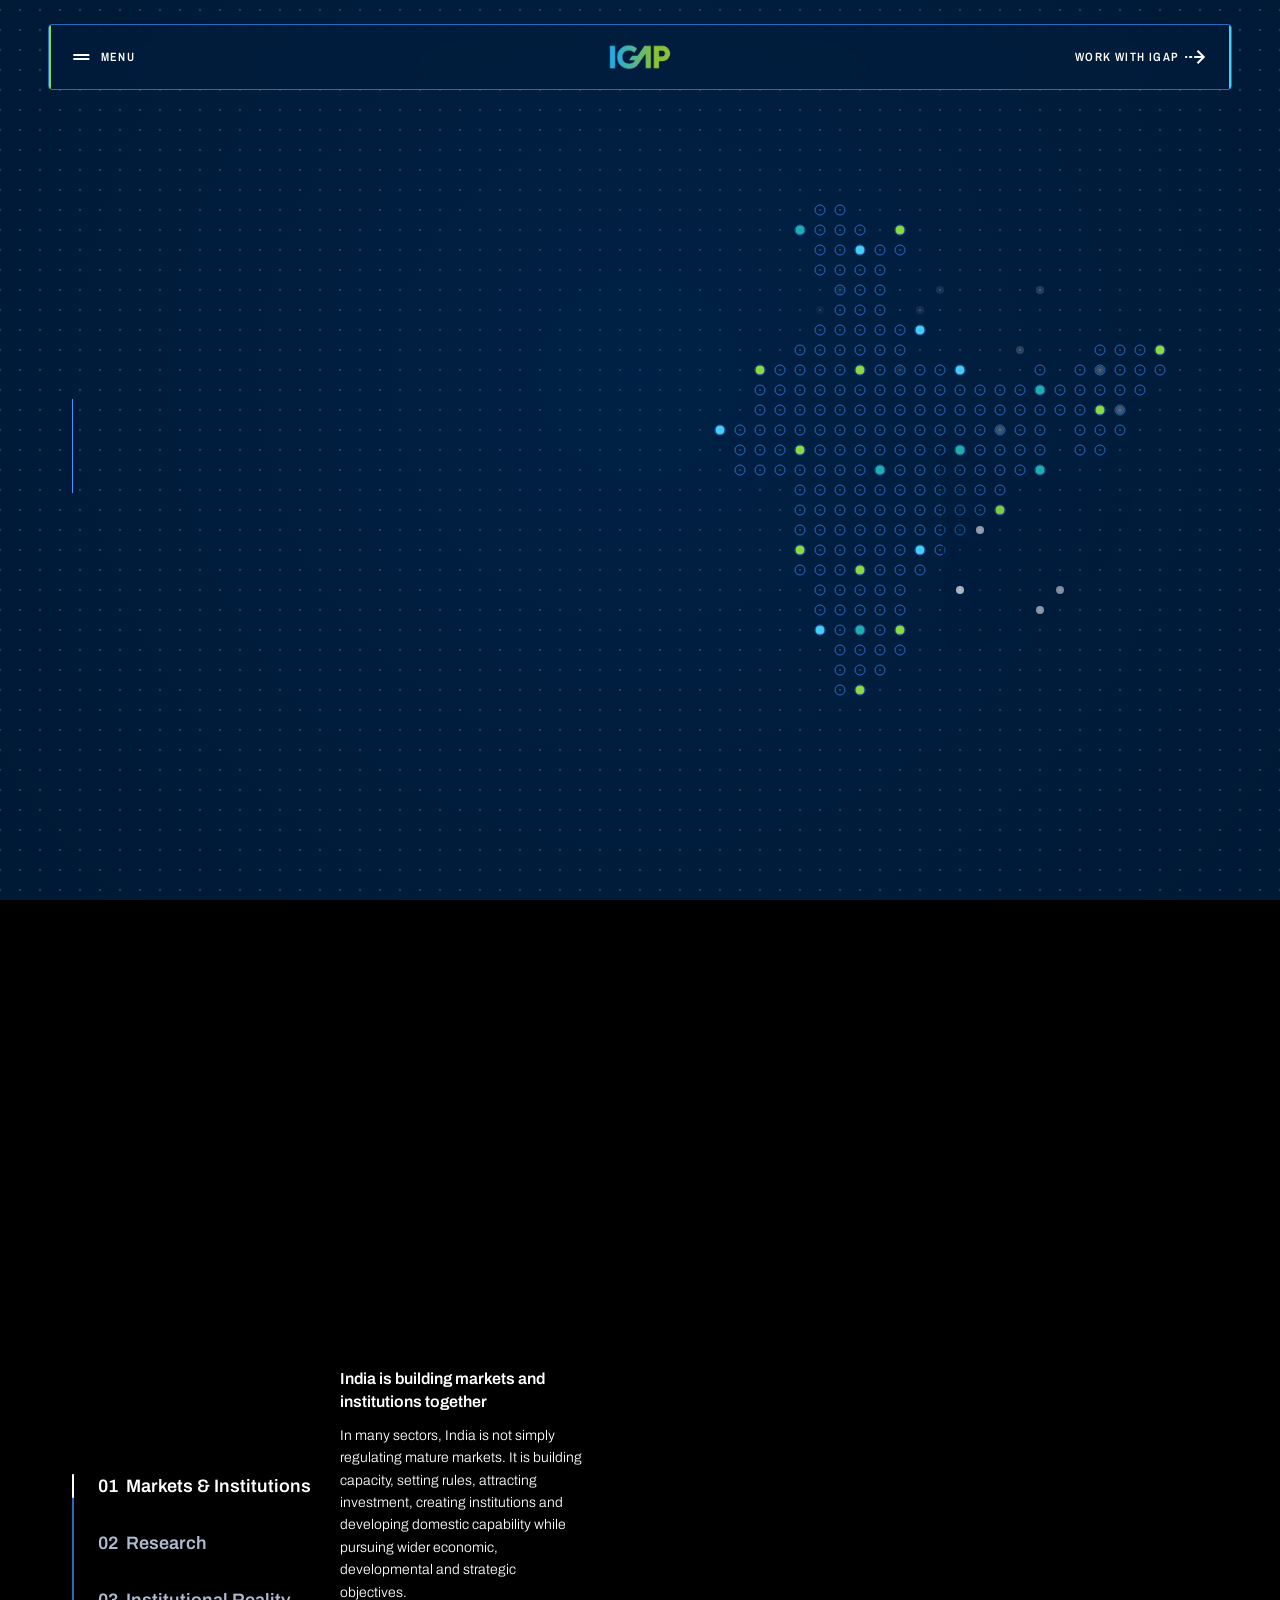
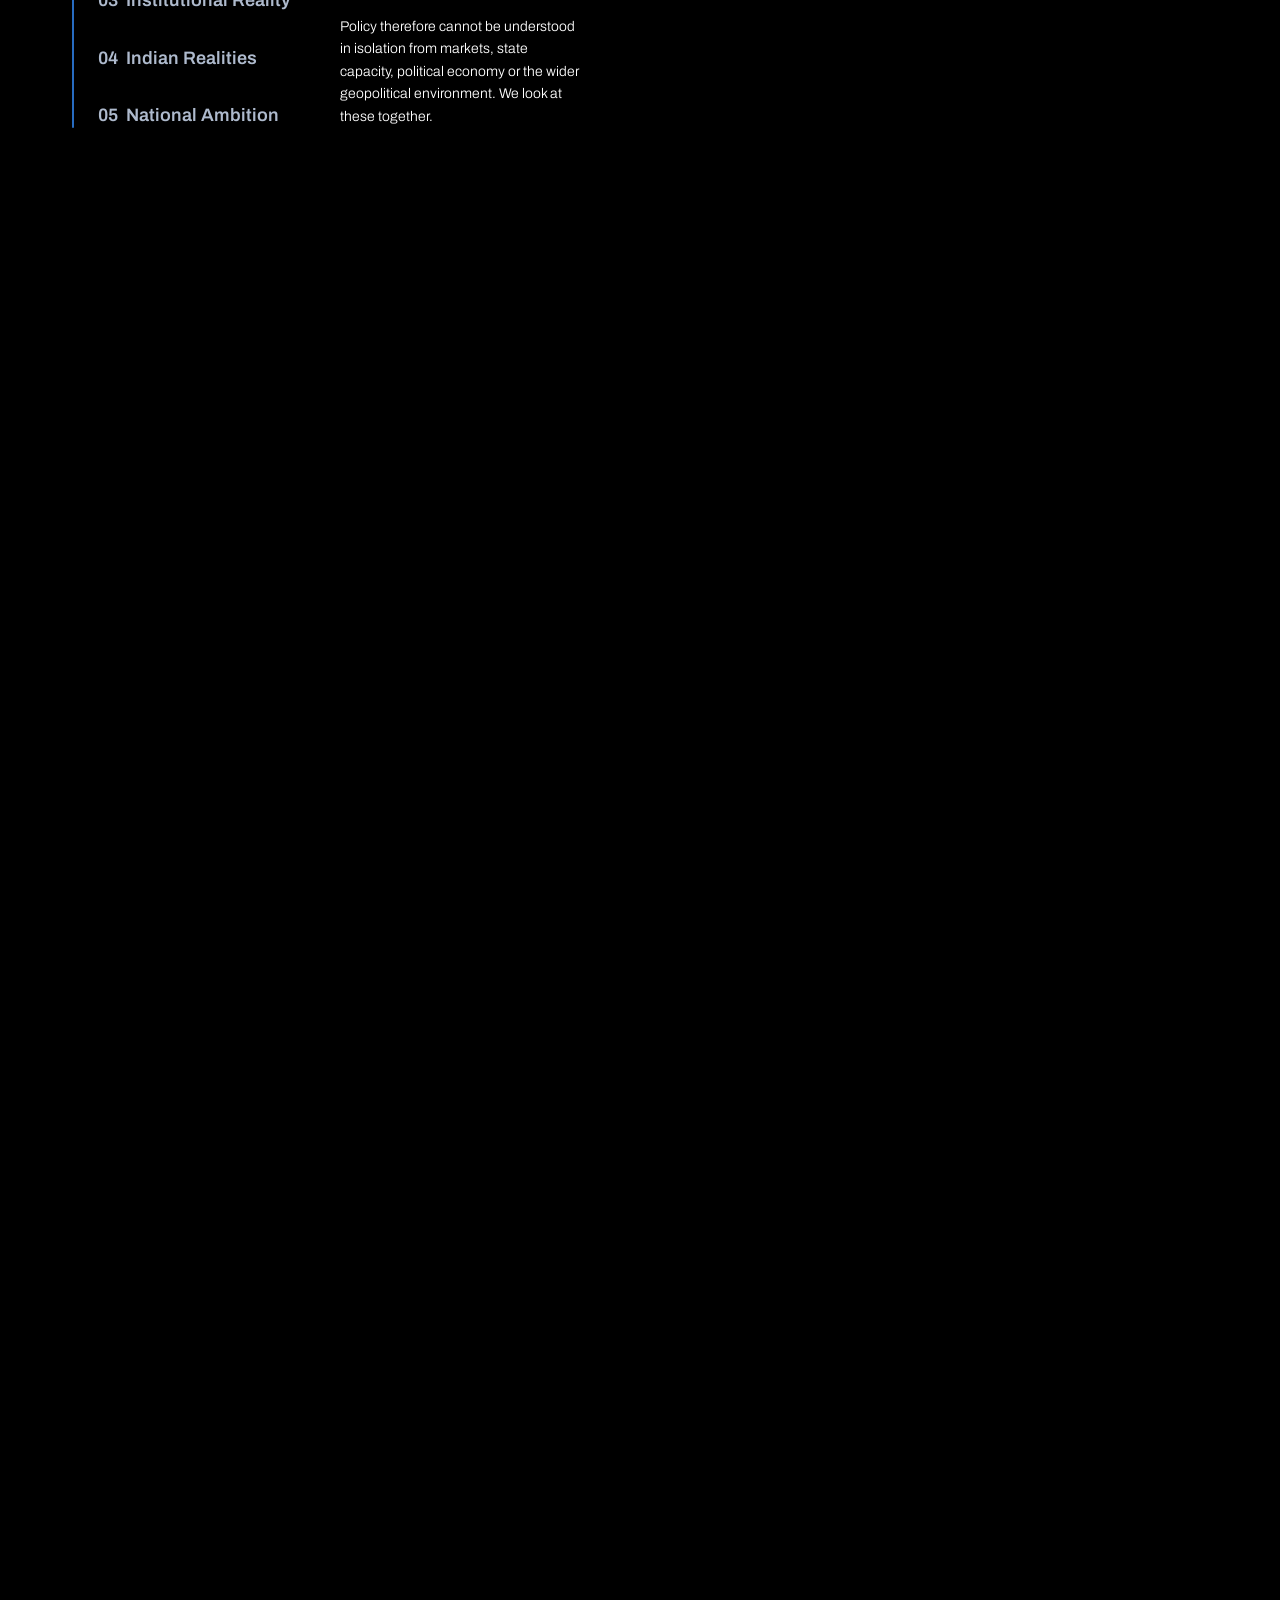
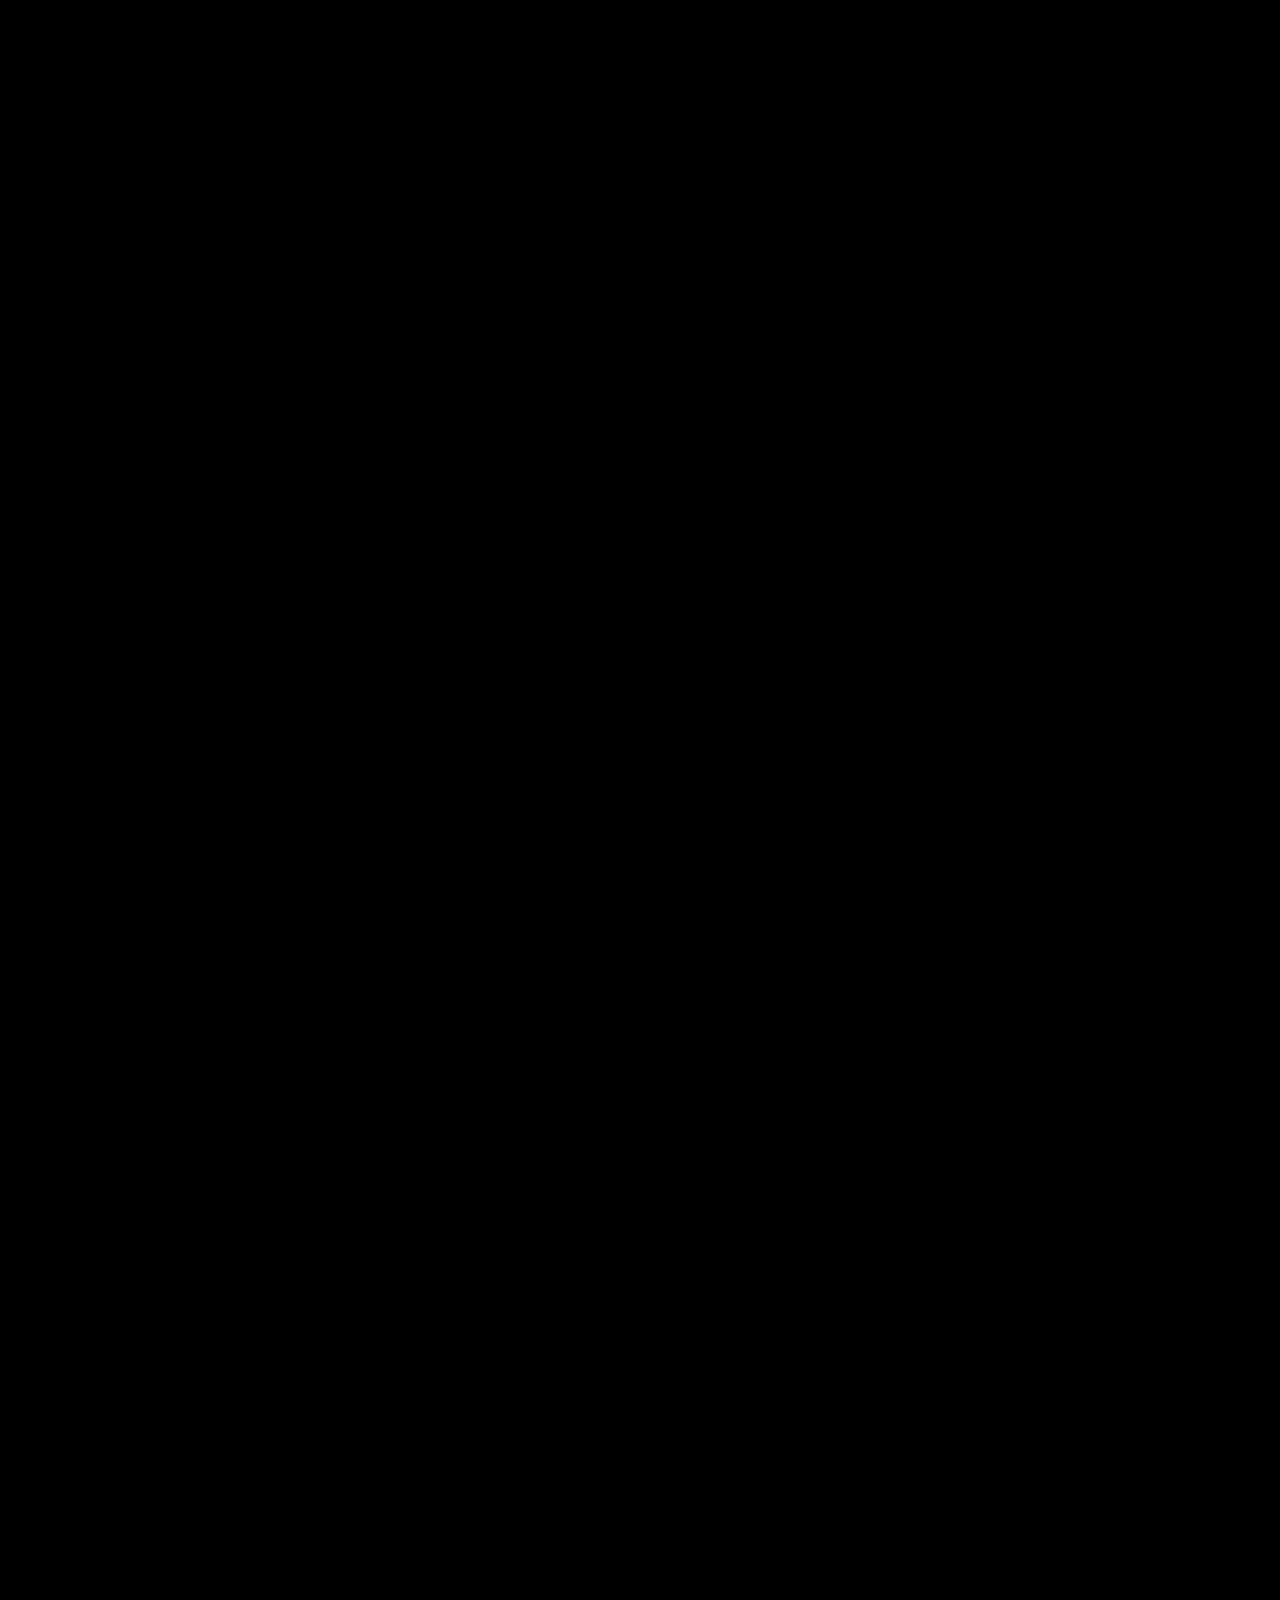
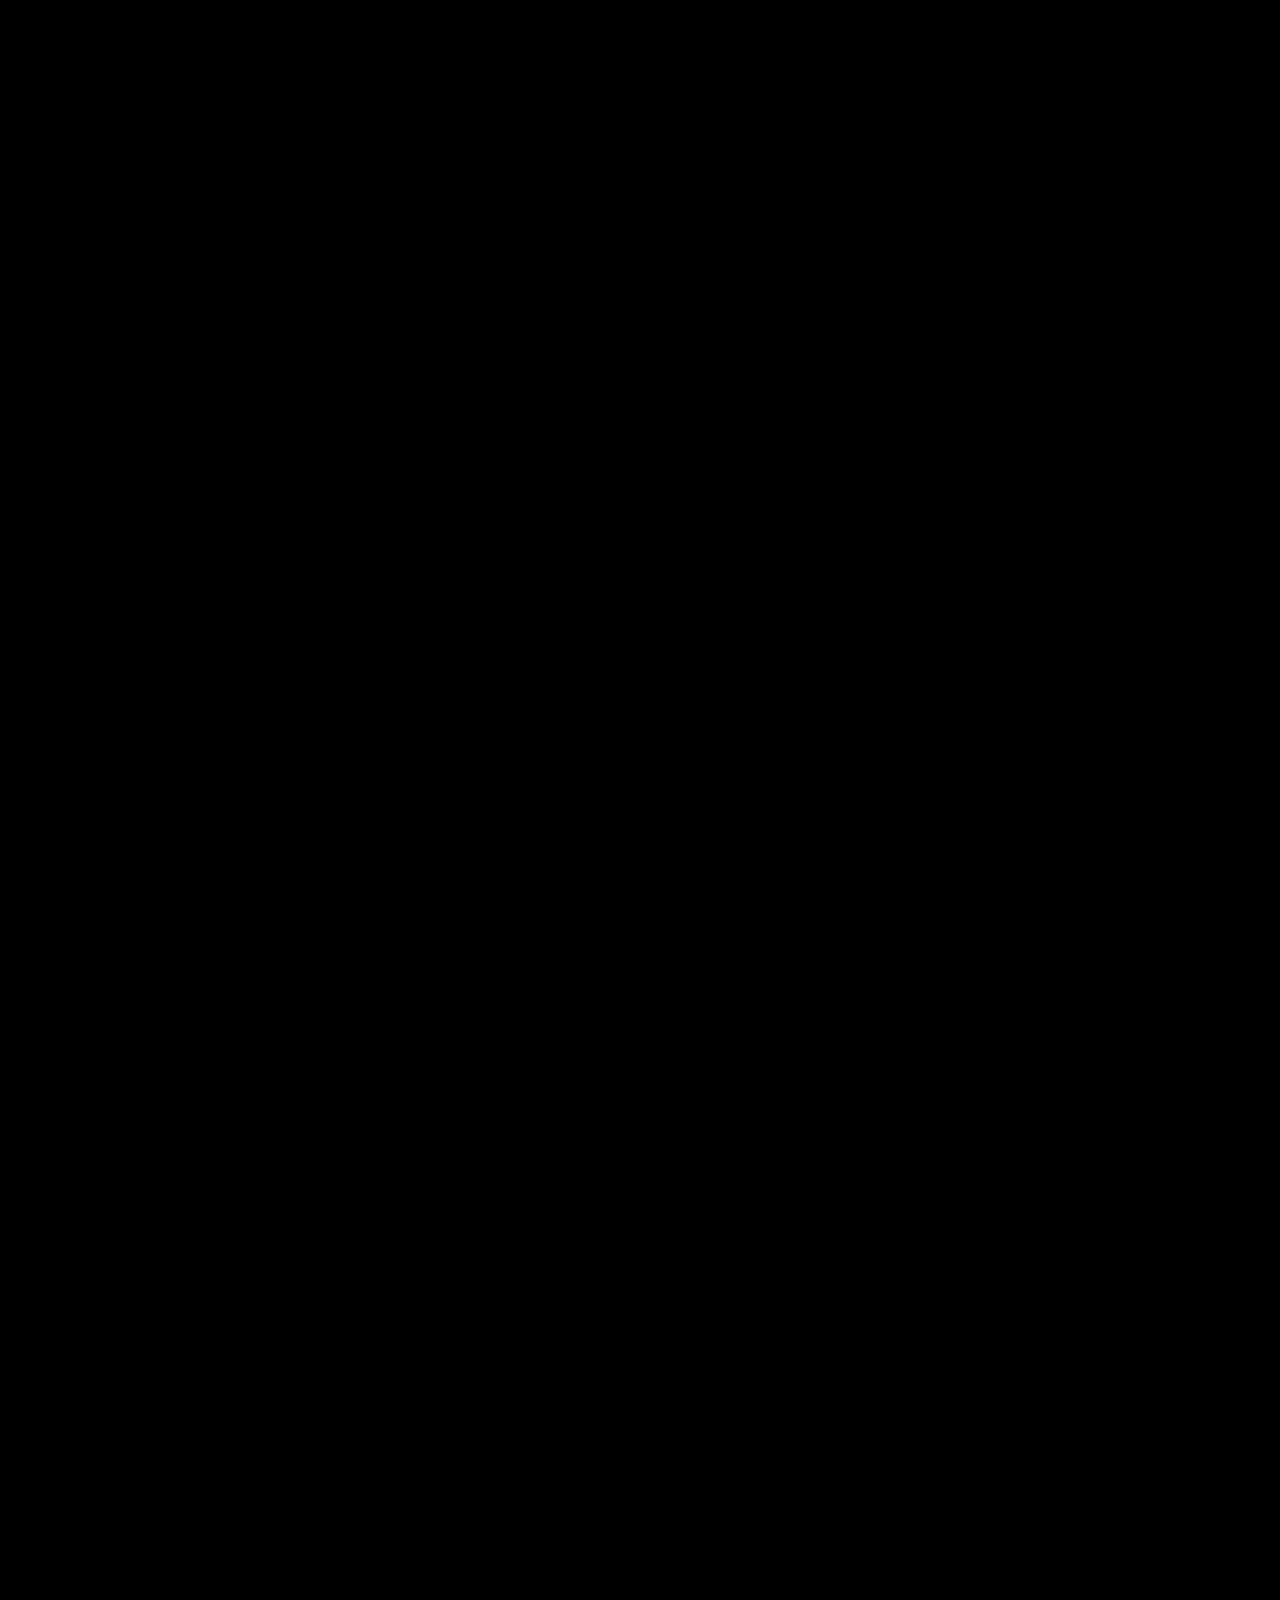
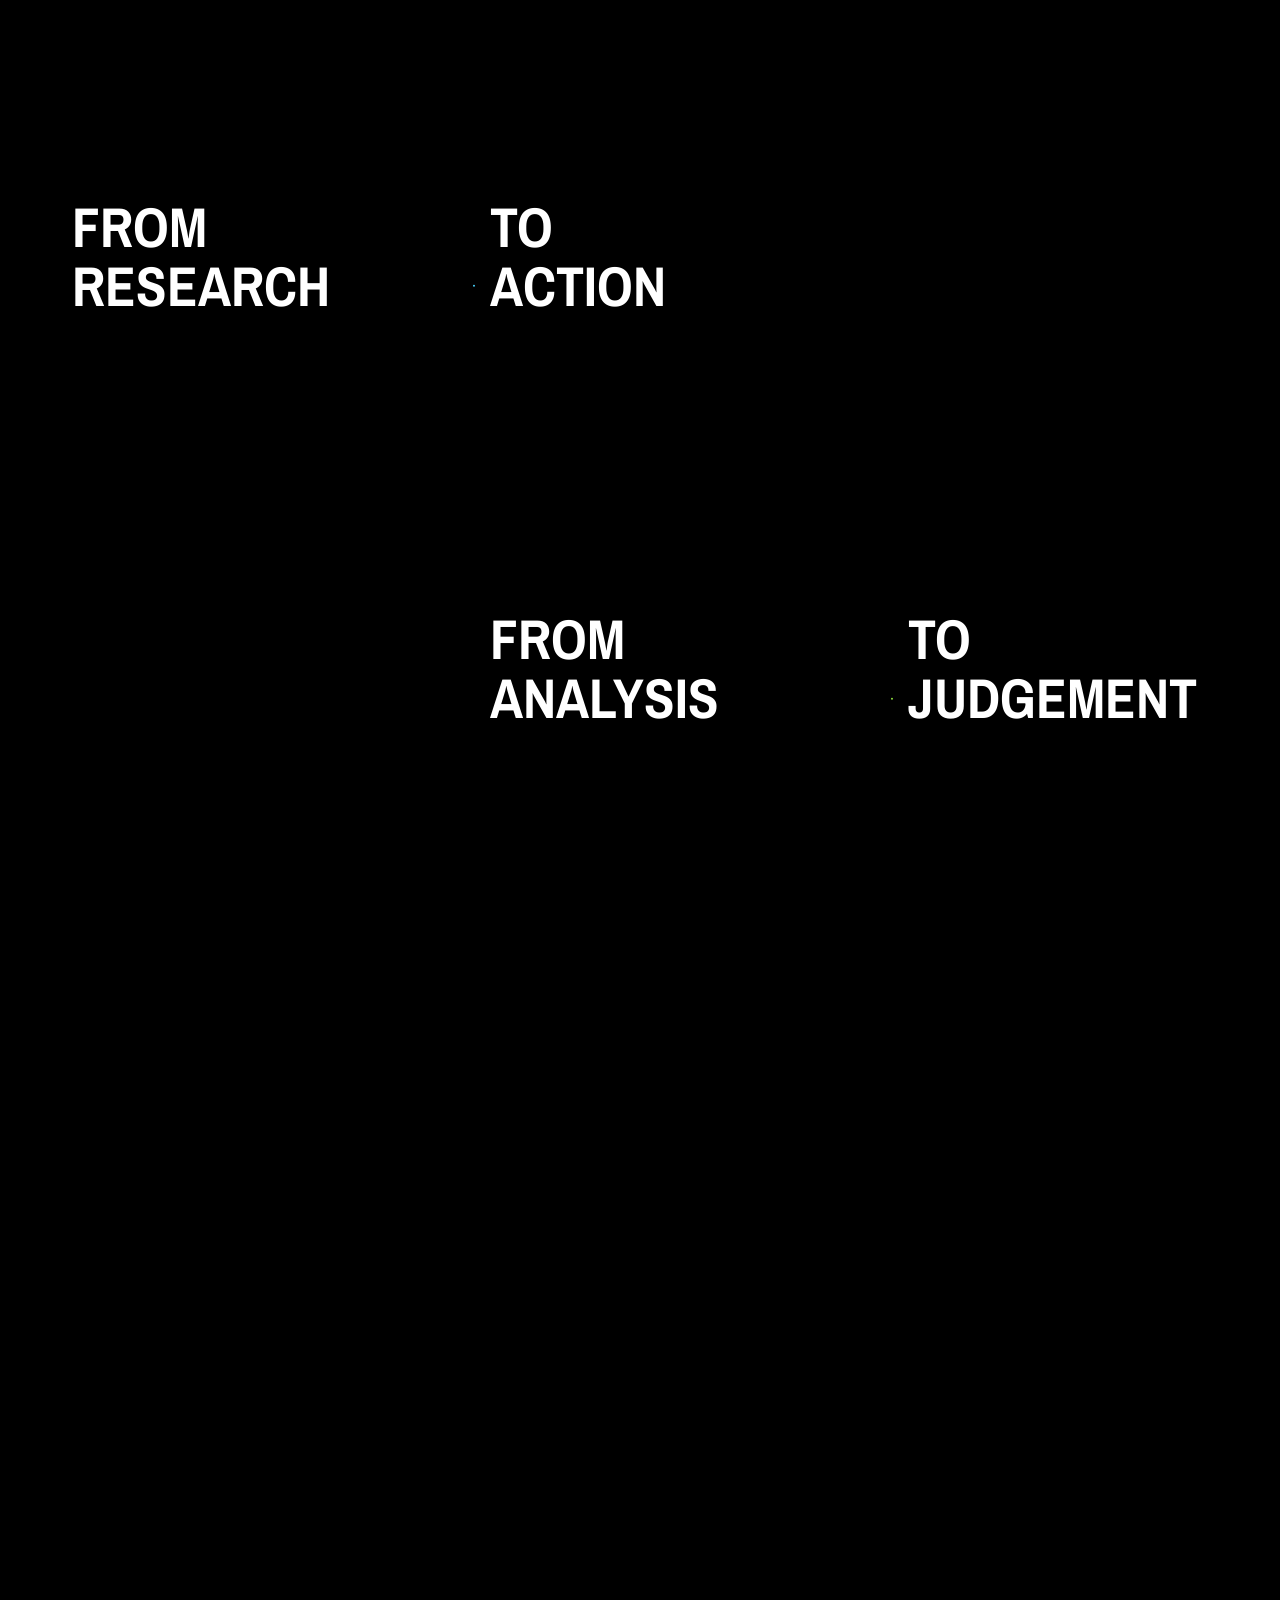
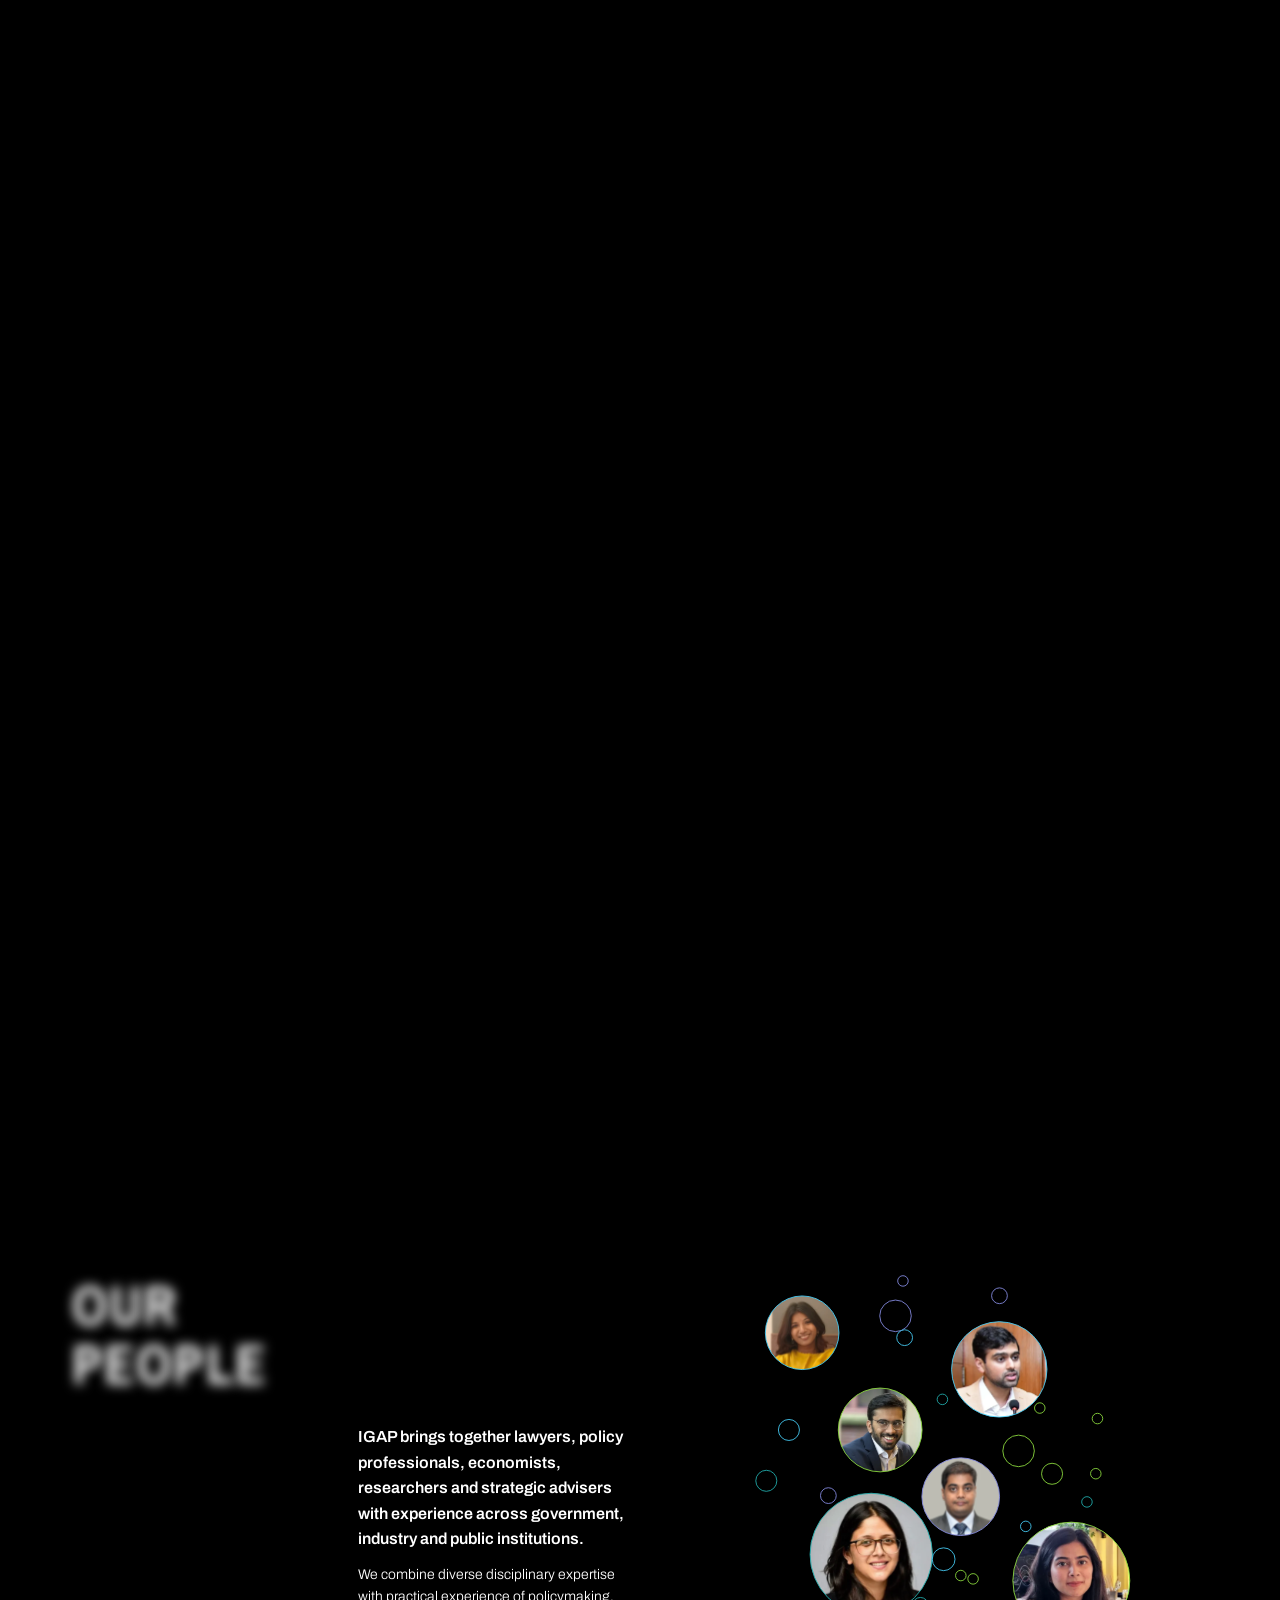
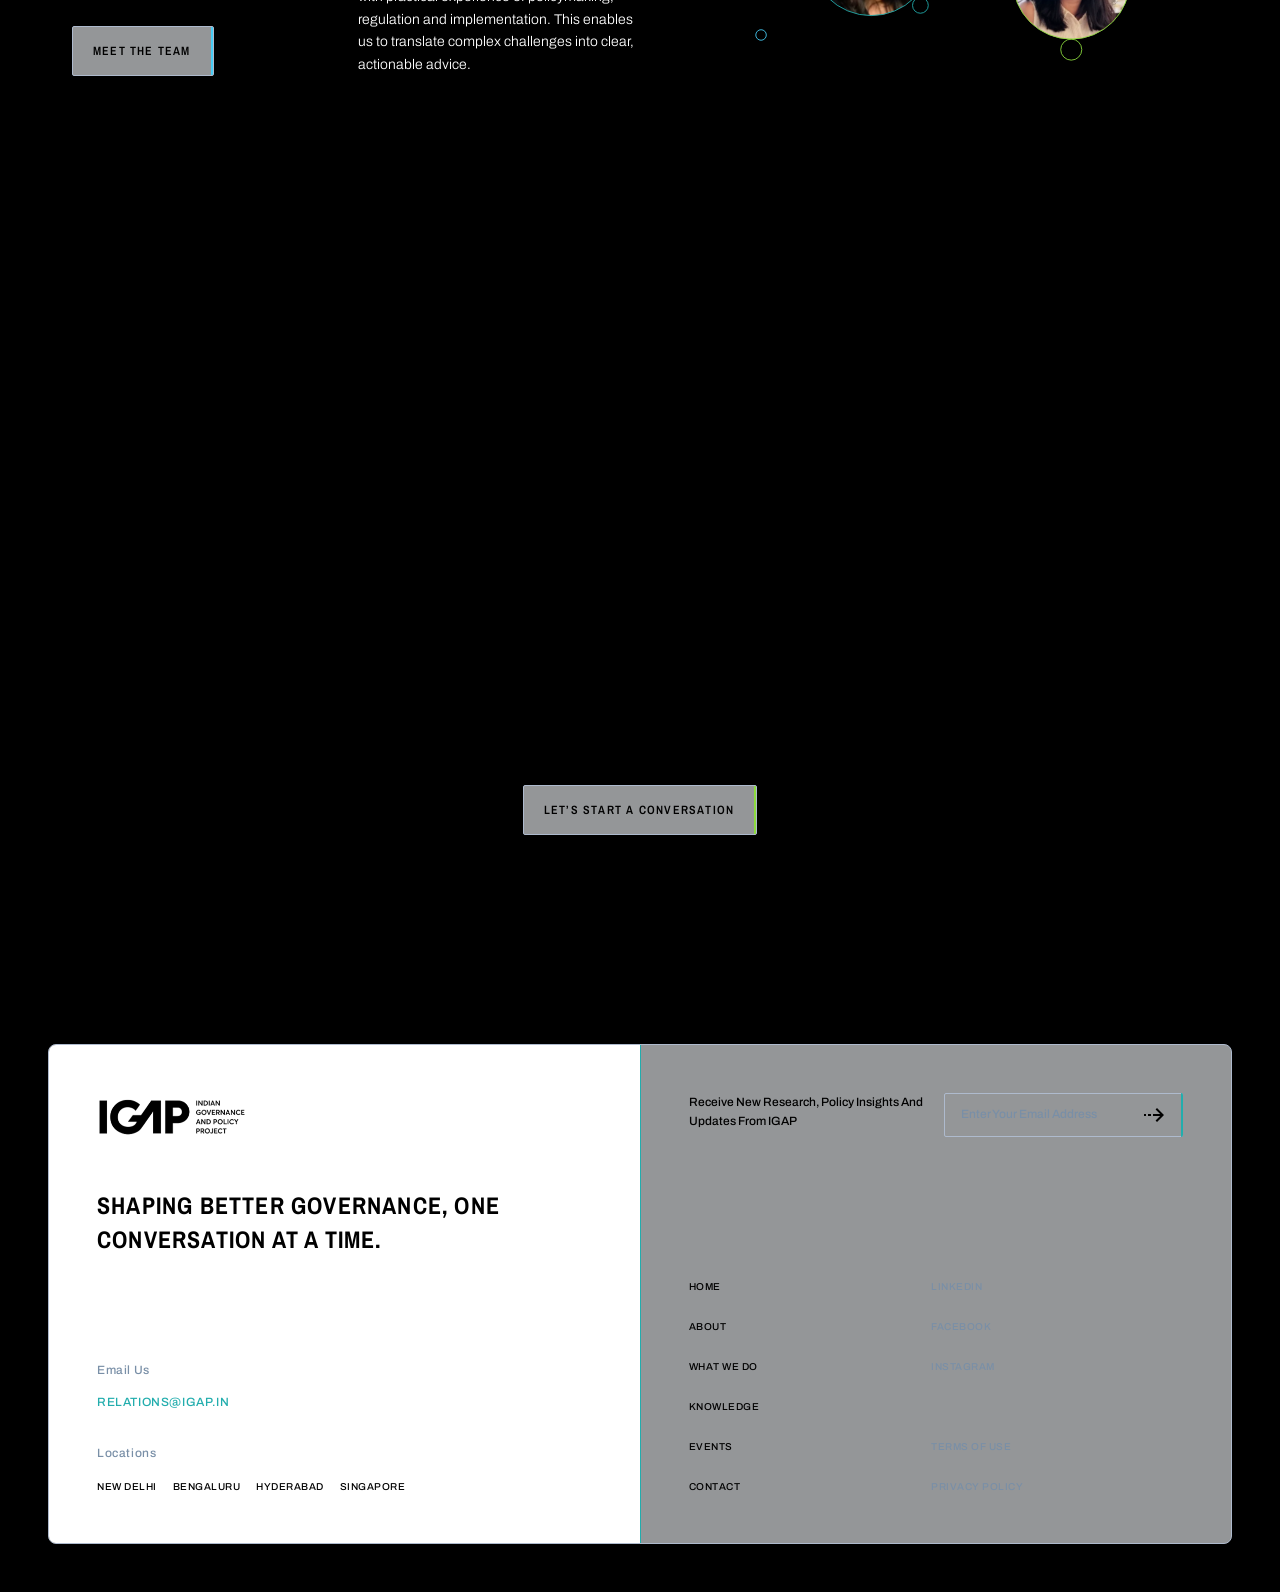
==== commit 2335da44: "About: mix the step 4 node accents, pull the People rings inward js/about-art.js -- the network's 23" ====
--- a/about.html
+++ b/about.html
@@ -366,16 +366,16 @@
         <circle class="pp-bub" data-bub data-x="510" data-y="382" data-r="6" style="--a: var(--teal)"/>
         <circle class="pp-bub" data-bub data-x="292" data-y="171" data-r="18" style="--a: var(--violet)"/>
         <circle class="pp-bub" data-bub data-x="410" data-y="147" data-r="9" style="--a: var(--violet)"/>
-        <circle class="pp-bub" data-bub data-x="96" data-y="120" data-r="9" style="--a: var(--violet)"/>
-        <circle class="pp-bub" data-bub data-x="228" data-y="96" data-r="6" style="--a: var(--sky)"/>
-        <circle class="pp-bub" data-bub data-x="556" data-y="180" data-r="12" style="--a: var(--sky)"/>
-        <circle class="pp-bub" data-bub data-x="596" data-y="330" data-r="6" style="--a: var(--violet)"/>
-        <circle class="pp-bub" data-bub data-x="588" data-y="440" data-r="9" style="--a: var(--green)"/>
-        <circle class="pp-bub" data-bub data-x="560" data-y="600" data-r="6" style="--a: var(--sky)"/>
-        <circle class="pp-bub" data-bub data-x="430" data-y="620" data-r="12" style="--a: var(--teal)"/>
-        <circle class="pp-bub" data-bub data-x="180" data-y="640" data-r="9" style="--a: var(--violet)"/>
-        <circle class="pp-bub" data-bub data-x="84" data-y="266" data-r="6" style="--a: var(--green)"/>
-        <circle class="pp-bub" data-bub data-x="240" data-y="528" data-r="9" style="--a: var(--teal)"/>
+        <circle class="pp-bub" data-bub data-x="300" data-y="190" data-r="9" style="--a: var(--sky)"/>
+        <circle class="pp-bub" data-bub data-x="345" data-y="265" data-r="6" style="--a: var(--teal)"/>
+        <circle class="pp-bub" data-bub data-x="470" data-y="350" data-r="12" style="--a: var(--green)"/>
+        <circle class="pp-bub" data-bub data-x="215" data-y="375" data-r="9" style="--a: var(--violet)"/>
+        <circle class="pp-bub" data-bub data-x="380" data-y="470" data-r="6" style="--a: var(--green)"/>
+        <circle class="pp-bub" data-bub data-x="440" data-y="410" data-r="6" style="--a: var(--sky)"/>
+        <circle class="pp-bub" data-bub data-x="320" data-y="500" data-r="9" style="--a: var(--teal)"/>
+        <circle class="pp-bub" data-bub data-x="300" data-y="130" data-r="6" style="--a: var(--violet)"/>
+        <circle class="pp-bub" data-bub data-x="520" data-y="350" data-r="6" style="--a: var(--green)"/>
+        <circle class="pp-bub" data-bub data-x="170" data-y="300" data-r="12" style="--a: var(--sky)"/>
         </svg>
       </div>
     </div>
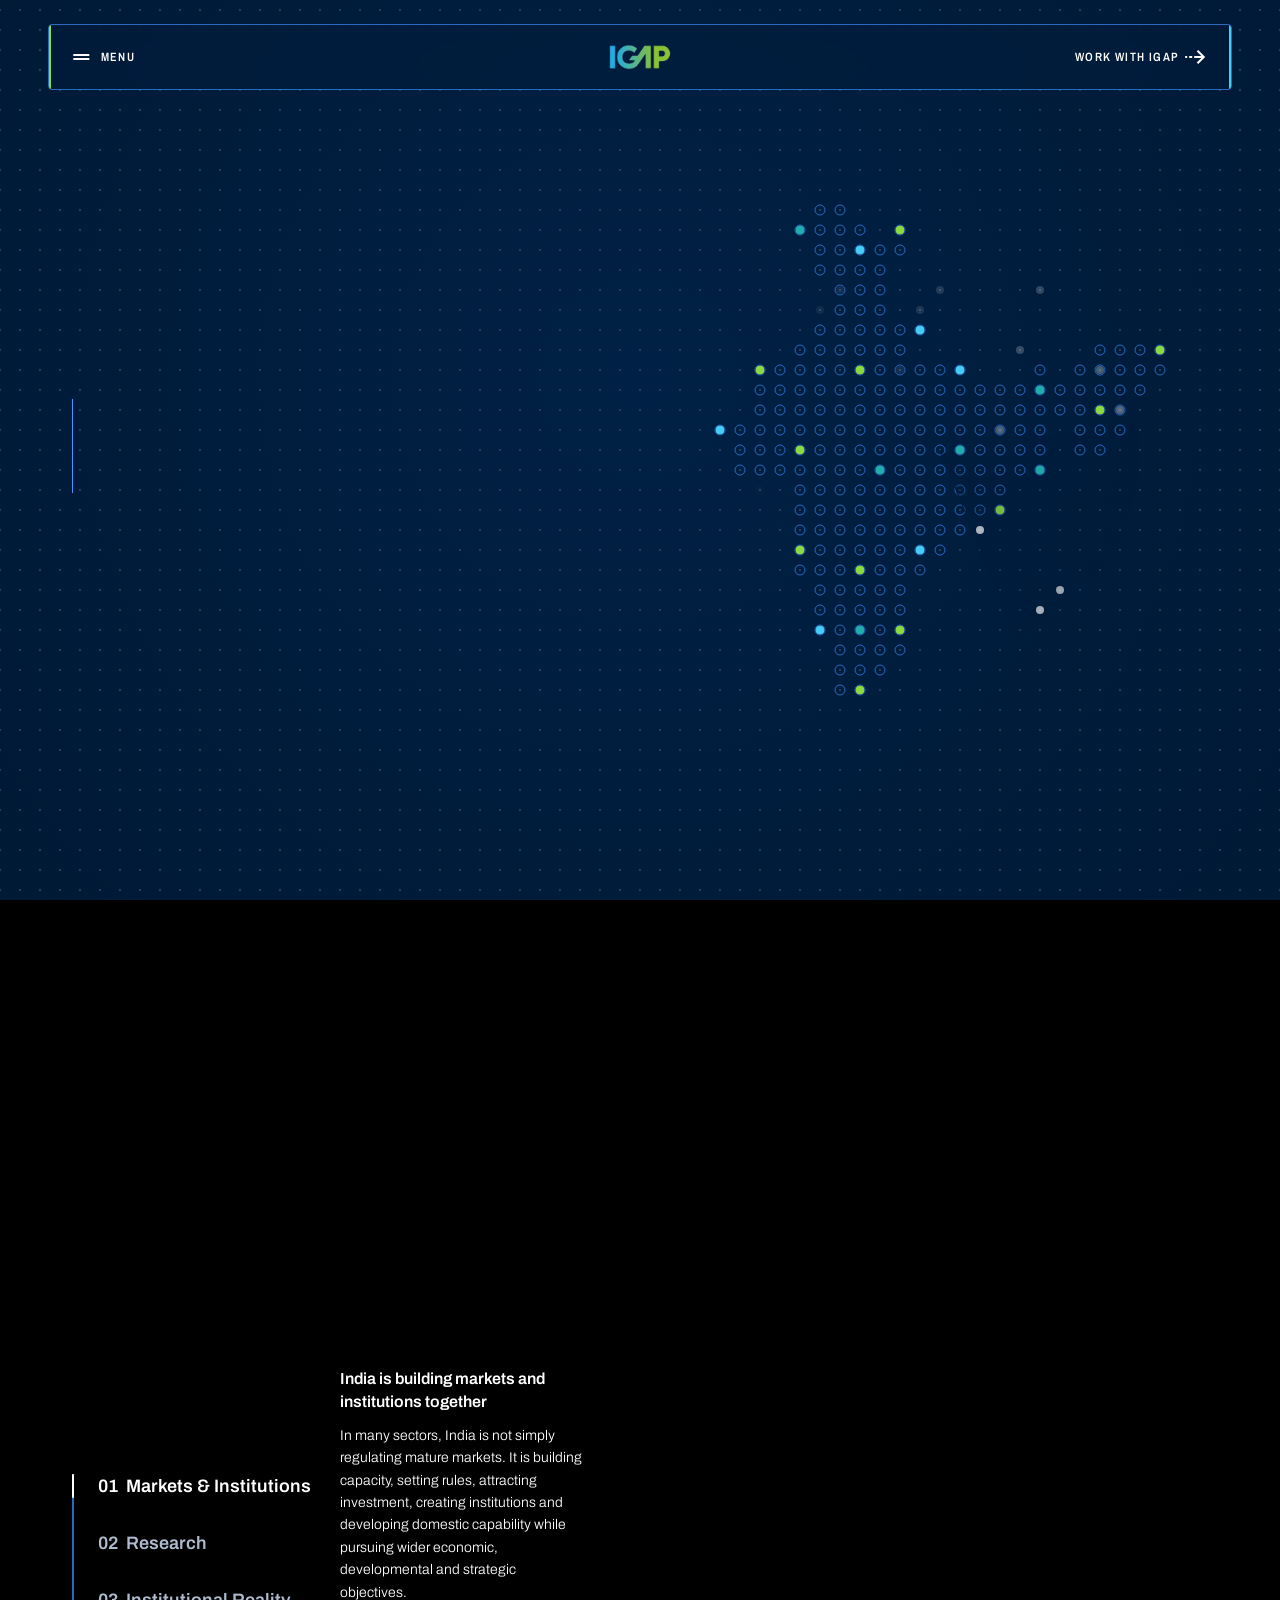
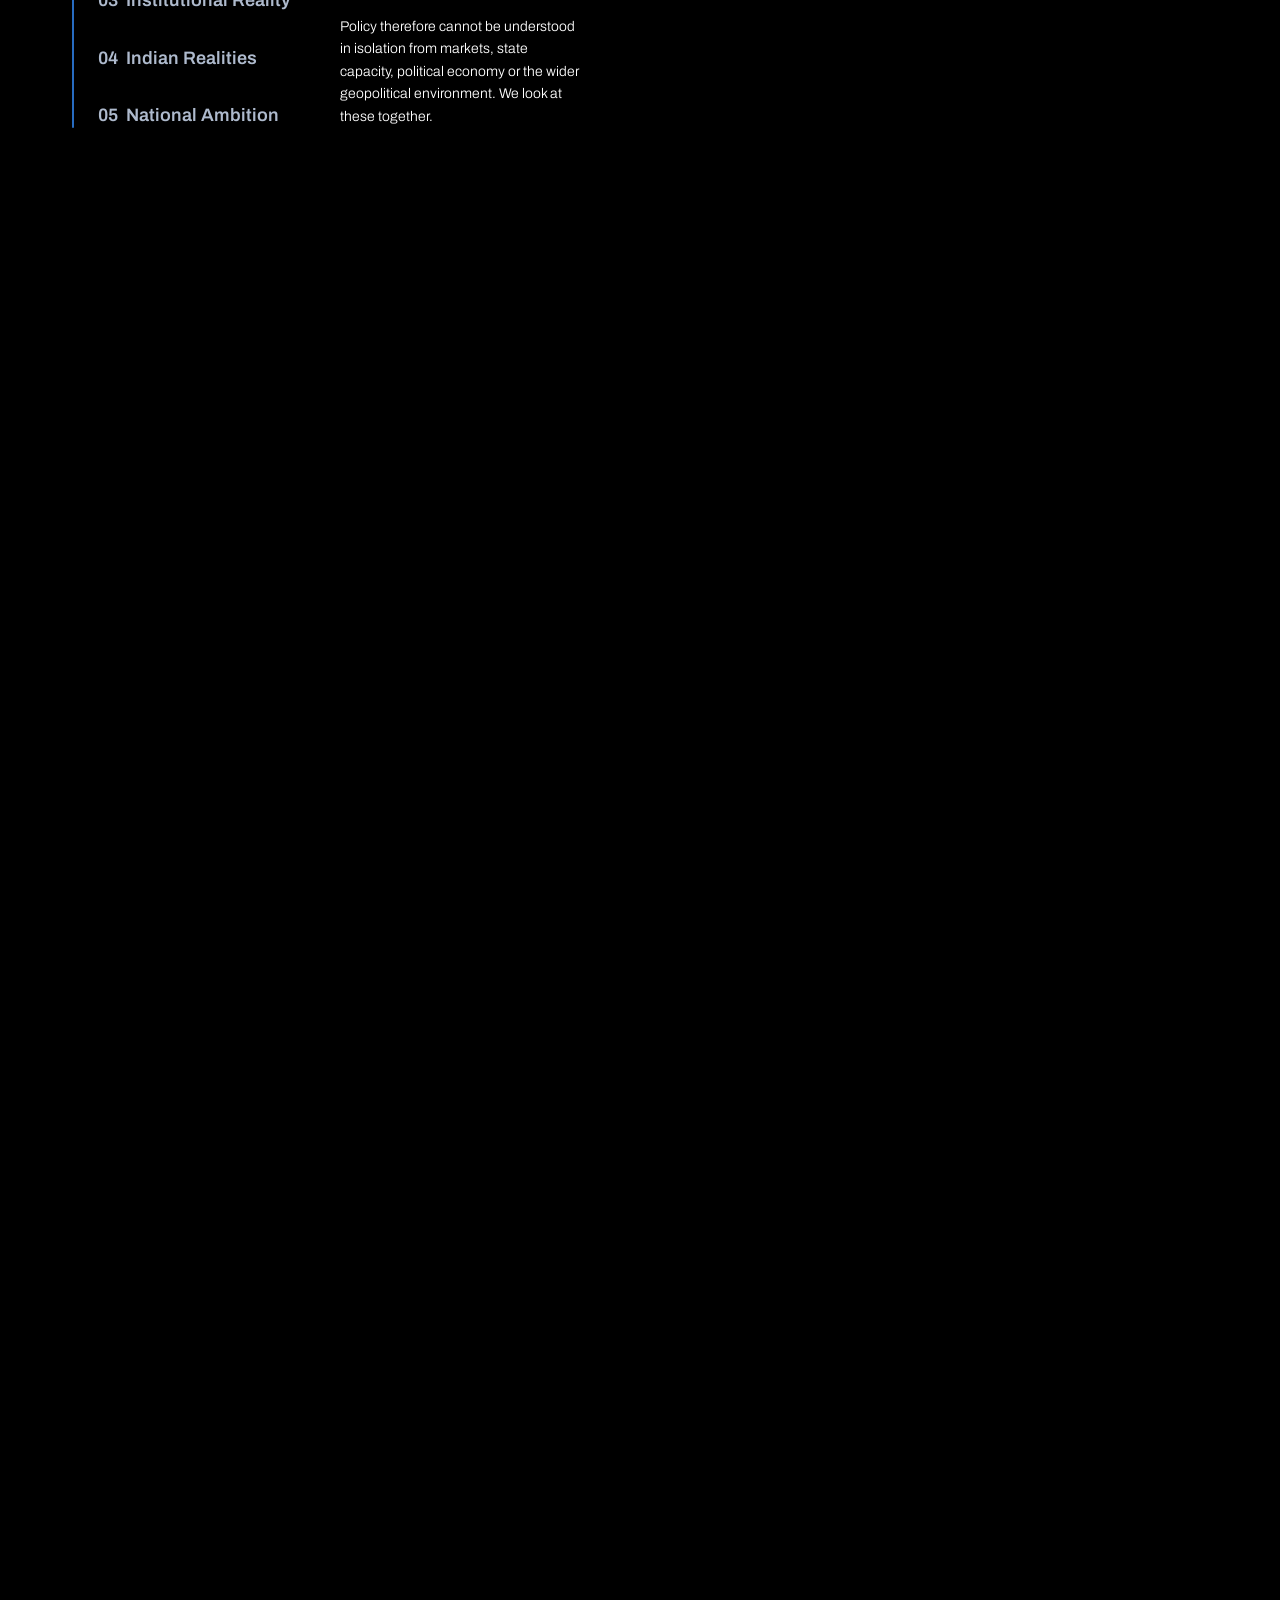
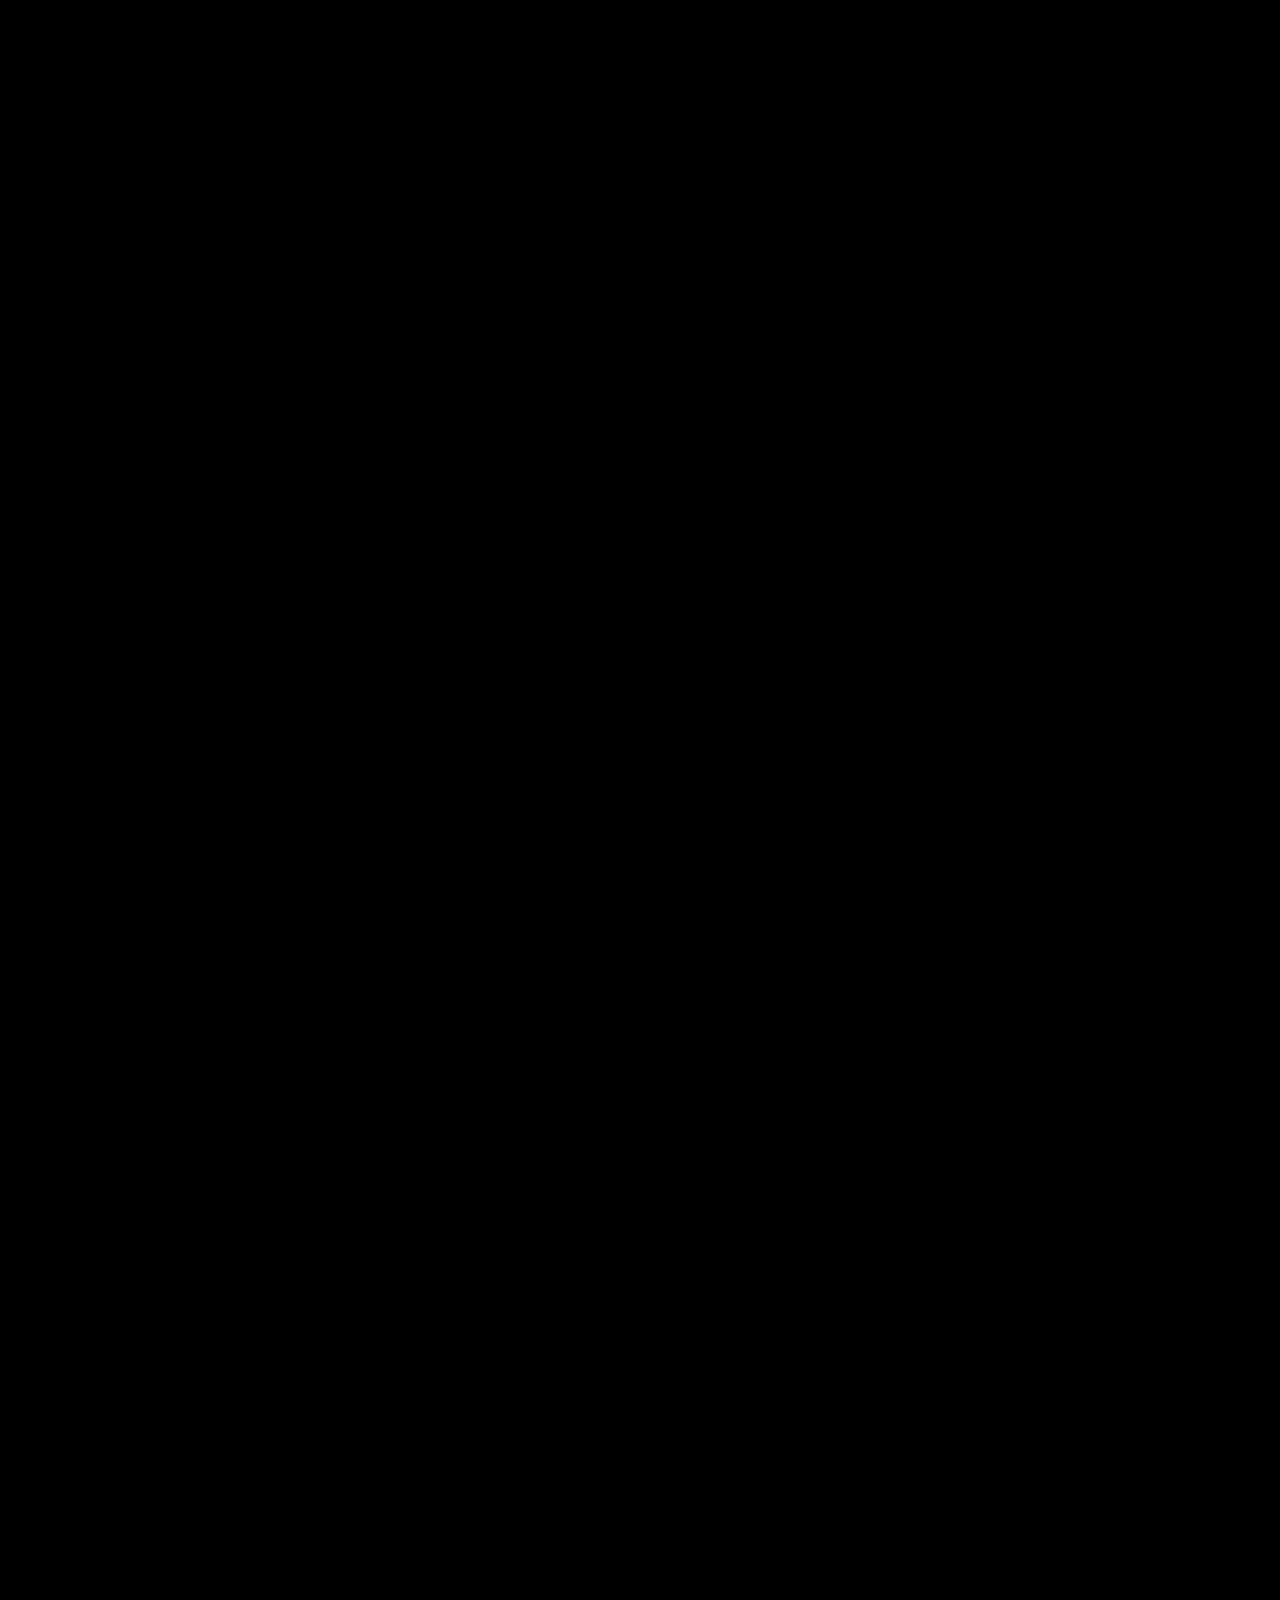
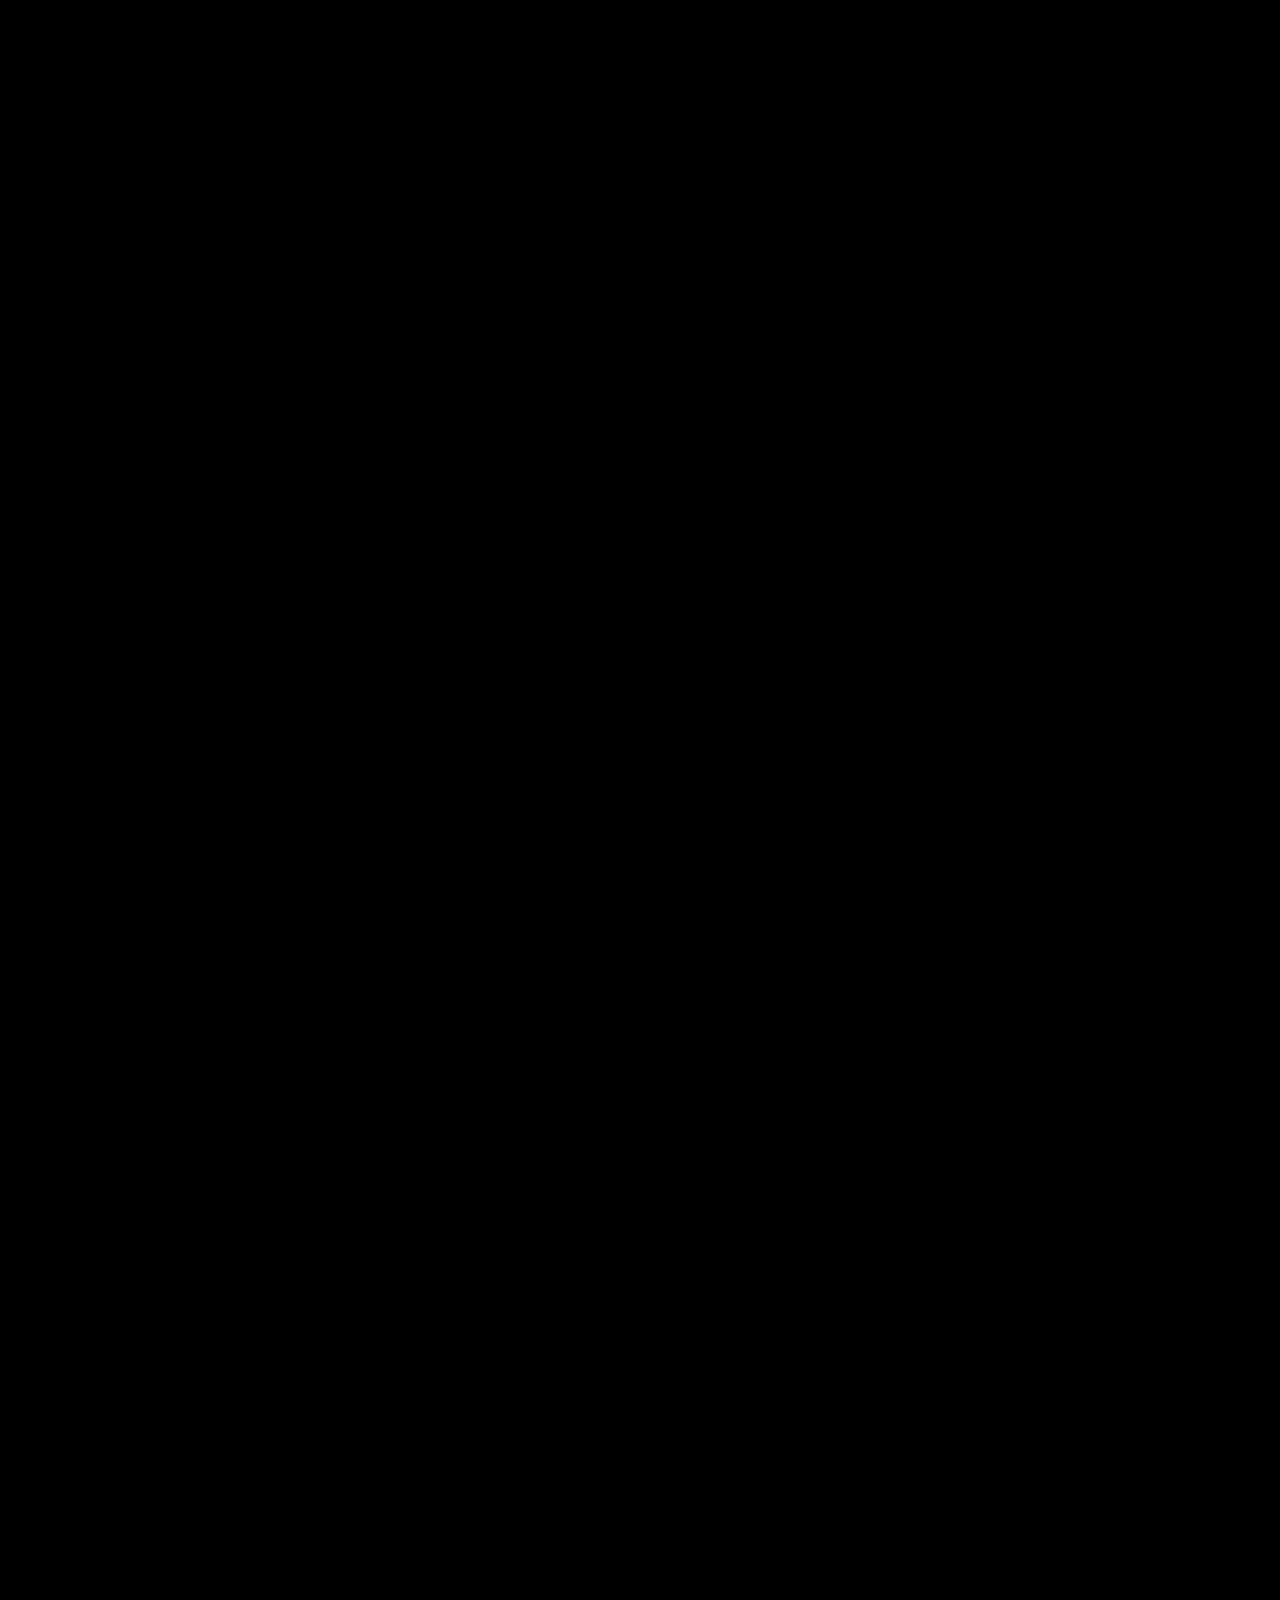
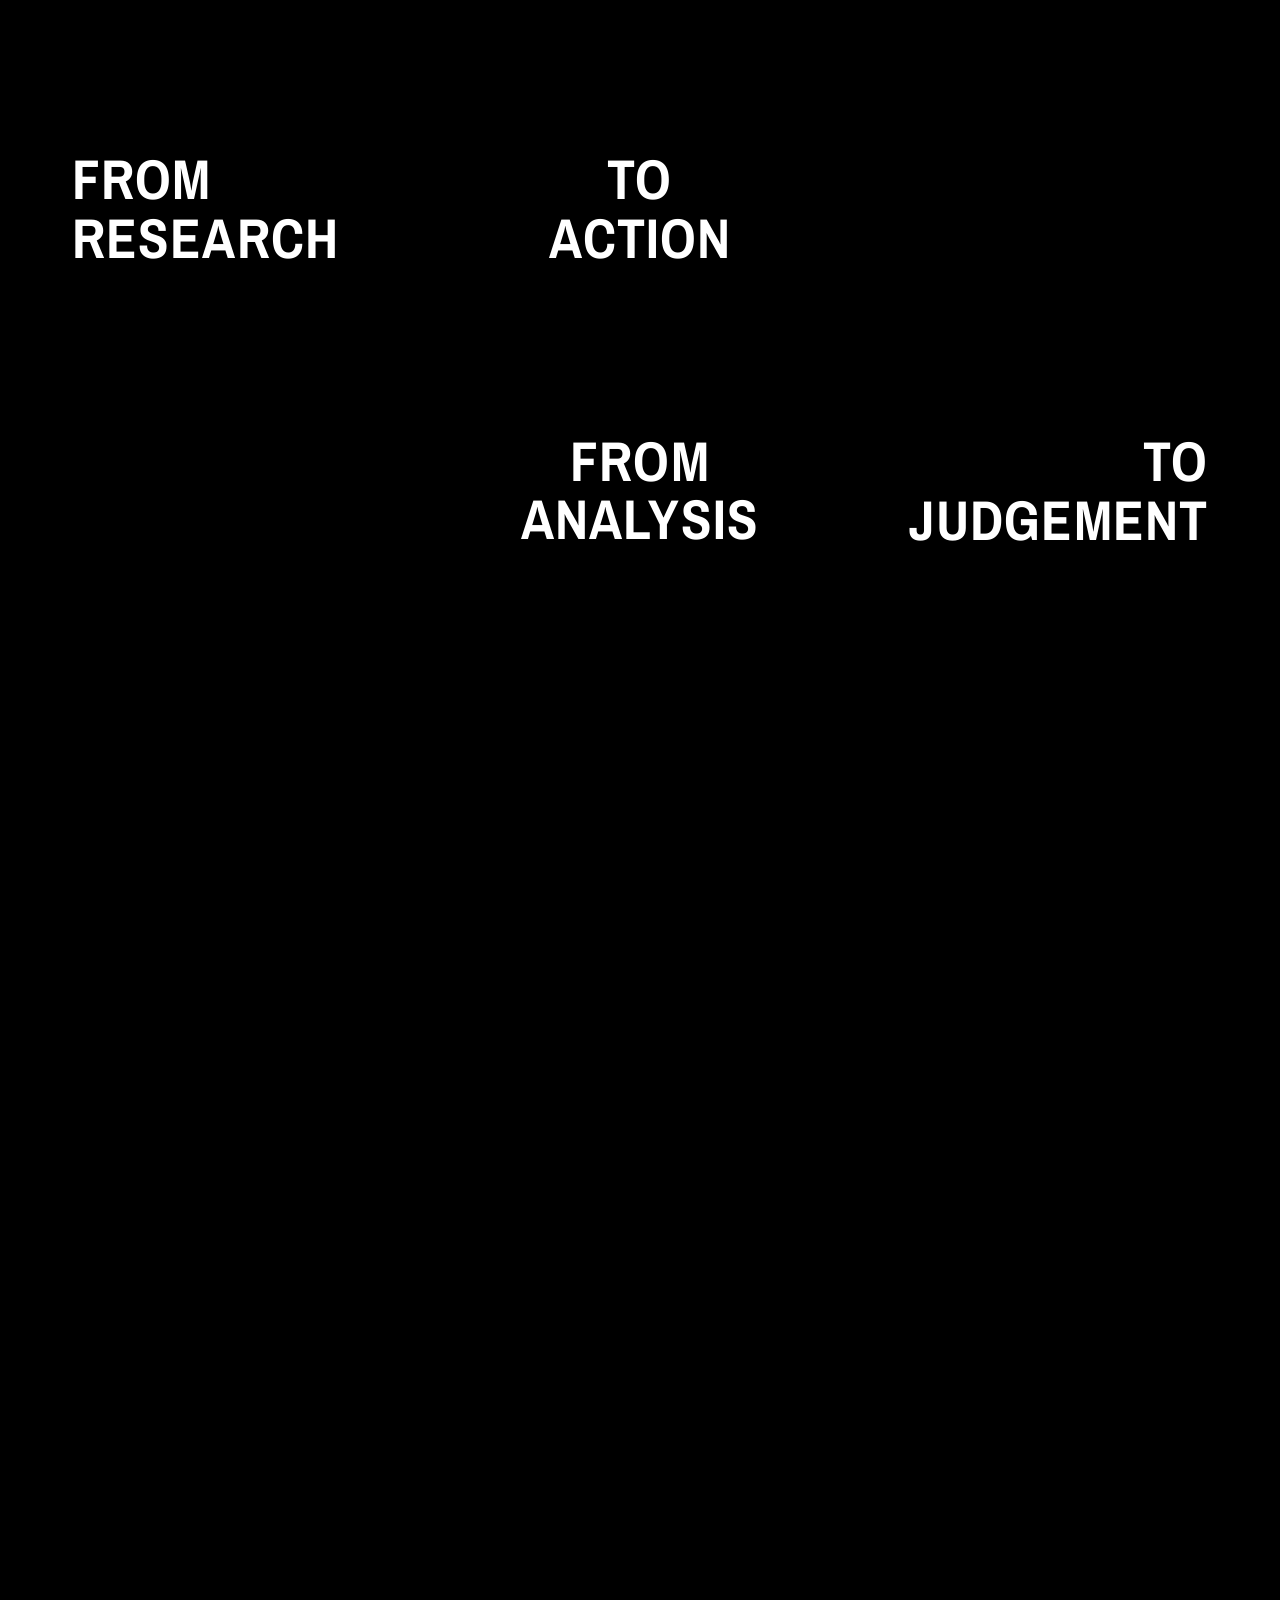
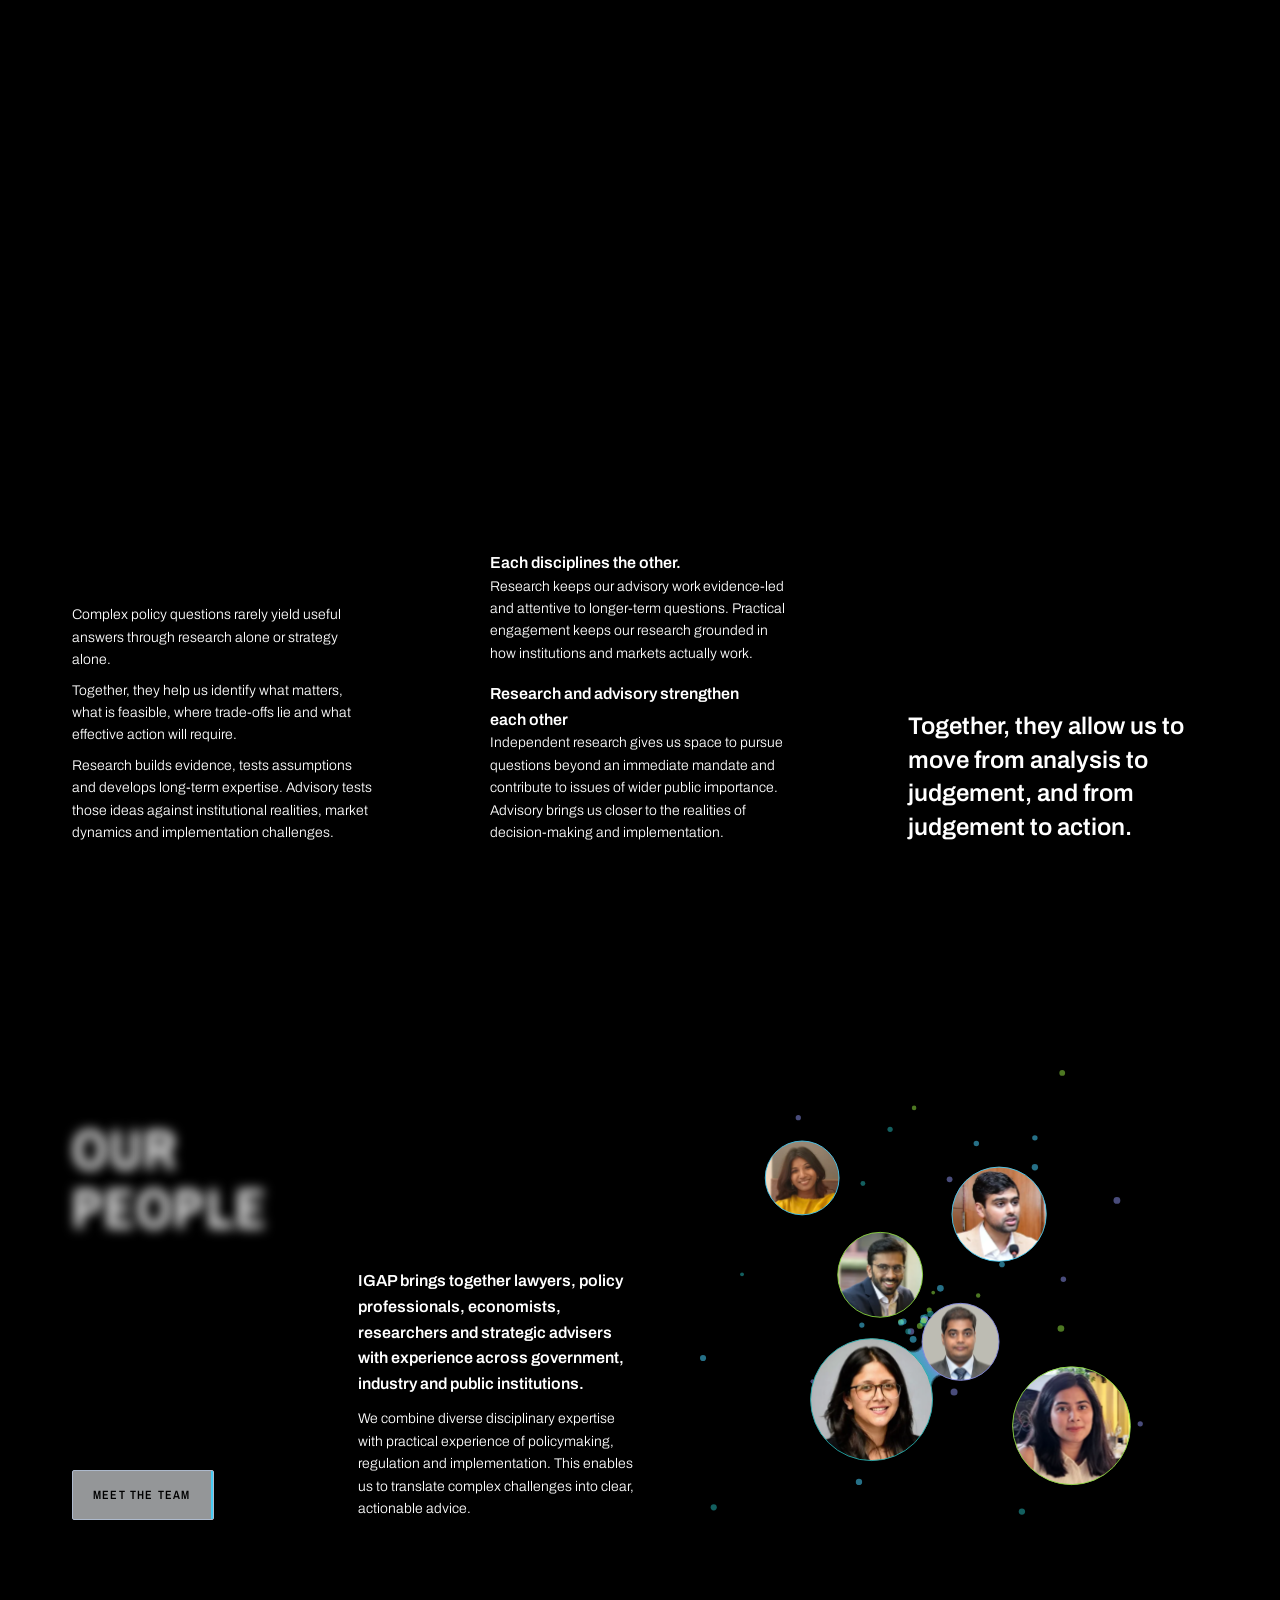
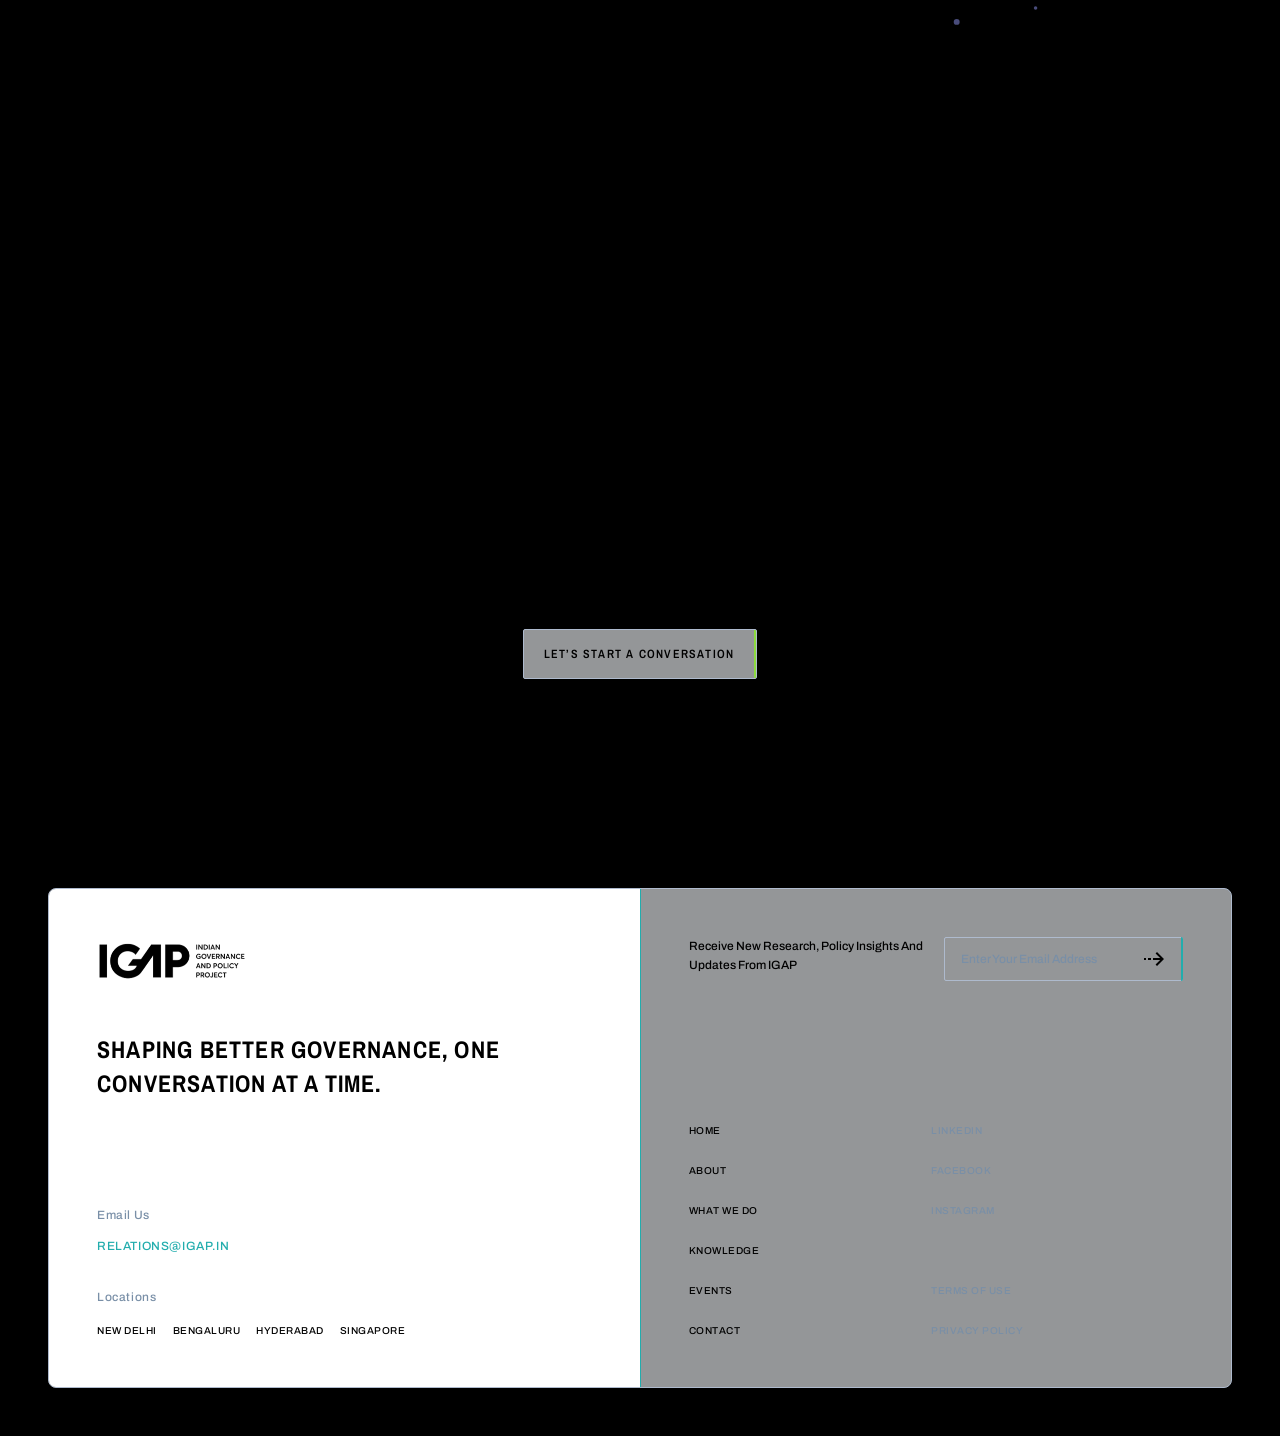
==== commit 185cf760: "Add files via upload" ====
--- a/about.html
+++ b/about.html
@@ -25,18 +25,25 @@
   <nav class="menu" aria-label="Main menu" hidden>
     <div class="menu__bg"></div>
     <div class="menu__inner">
-      <ul class="menu__links">
-        <li><a href="index.html">about us</a></li>
-        <li><a href="capabilities.html" aria-current="page">our work</a></li>
-        <li><a href="#">knowledge</a></li>
+      <div class="menu__large">
+        <div class="menu__group">
+          <p class="menu__eyebrow">Our Expertise</p>
+          <ul class="menu__links">
+            <li><a href="capabilities.html">capabilities</a></li>
+            <li><a href="areas.html">Areas of Work</a></li>
+          </ul>
+        </div>
+        <ul class="menu__links">
+          <li><a href="about.html">About Us</a></li>
+          <li><a href="#">Knowledge</a></li>
+          <li><a href="#">Contact</a></li>
+        </ul>
+      </div>
+      <ul class="menu__small">
+        <li><a href="#">reports</a></li>
         <li><a href="#">events</a></li>
-        <li><a href="#">contact</a></li>
-      </ul>
-      <ul class="menu__socials">
-        <li><a href="#">reports</a></li>
-        <li><a href="#">blogs</a></li>
-        <li><a href="#">igap primers</a></li>
-        <li><a href="#">media</a></li>
+        <li><a href="#">IGAP primers</a></li>
+        <li><a href="#">Media</a></li>
       </ul>
     </div>
     <button class="menu__close" type="button" data-menu-close aria-label="Close menu">
@@ -71,18 +78,25 @@
   <nav class="menu" aria-label="Main menu" hidden>
     <div class="menu__bg"></div>
     <div class="menu__inner">
-      <ul class="menu__links">
-        <li><a href="index.html">about us</a></li>
-        <li><a href="capabilities.html" aria-current="page">our work</a></li>
-        <li><a href="#">knowledge</a></li>
+      <div class="menu__large">
+        <div class="menu__group">
+          <p class="menu__eyebrow">Our Expertise</p>
+          <ul class="menu__links">
+            <li><a href="capabilities.html">capabilities</a></li>
+            <li><a href="areas.html">Areas of Work</a></li>
+          </ul>
+        </div>
+        <ul class="menu__links">
+          <li><a href="about.html">About Us</a></li>
+          <li><a href="#">Knowledge</a></li>
+          <li><a href="#">Contact</a></li>
+        </ul>
+      </div>
+      <ul class="menu__small">
+        <li><a href="#">reports</a></li>
         <li><a href="#">events</a></li>
-        <li><a href="#">contact</a></li>
-      </ul>
-      <ul class="menu__socials">
-        <li><a href="#">reports</a></li>
-        <li><a href="#">blogs</a></li>
-        <li><a href="#">igap primers</a></li>
-        <li><a href="#">media</a></li>
+        <li><a href="#">IGAP primers</a></li>
+        <li><a href="#">Media</a></li>
       </ul>
     </div>
     <button class="menu__close" type="button" data-menu-close aria-label="Close menu">
@@ -249,39 +263,30 @@
   </div><!-- /.ab-stage -->
 
   <!-- ------------------------------------------- TYPOGRAPHIC MOMENT --
-       Two folds held on one sticky screen. The first builds the argument
-       as typography and nothing else: a phrase arrives, a line is drawn
-       from it, and the phrase it turns into arrives at the other end --
-       twice. The second brings the prose in around what the type has
-       already said. Figma: About / Typographic Moment 1 and 2. -->
+       One screen, seven beats, all of them taken from the scroll: the phrase
+       arrives, a line is drawn out of it, the phrase it becomes arrives at
+       the far end -- then a dotted stem carries the argument down the middle
+       column and the same thing happens again, one row lower and one column
+       right. No prose on this screen at all; it follows in its own, shorter
+       one below. Figma: About / Typographic Moment 1. -->
   <section class="tm" id="tm">
     <div class="tm__pin">
       <div class="tm__inner">
 
         <div class="tm-col tm-col--a">
           <h2 class="tm-line" data-beat="0"><span class="tm-word">From</span><br><span class="tm-word">Research</span></h2>
-          <div class="tm-copy tm-copy--notes" data-copy="0">
-            <p>Complex policy questions rarely yield useful answers through research alone or strategy alone.</p>
-            <p>Together, they help us identify what matters, what is feasible, where trade-offs lie and what effective action will require.</p>
-            <p>Research builds evidence, tests assumptions and develops long-term expertise. Advisory tests those ideas against institutional realities, market dynamics and implementation challenges.</p>
-          </div>
         </div>
 
         <div class="tm-col tm-col--b">
           <h2 class="tm-line" data-beat="1"><span class="tm-word">To</span><br><span class="tm-word">Action</span></h2>
-          <p class="tm-statement" data-copy="3">Together, they allow us to move from analysis to judgement, and from judgement to action.</p>
+          <!-- Figma "Vector 14": a dotted rule down the column's left edge,
+               drawn by the scroll, which is what carries the eye from the
+               end of the first pair to the start of the second. -->
+          <span class="tm-stem" data-stem="0" aria-hidden="true"></span>
           <h2 class="tm-line" data-beat="2"><span class="tm-word">From</span><br><span class="tm-word">Analysis</span></h2>
         </div>
 
         <div class="tm-col tm-col--c">
-          <div class="tm-block" data-copy="1">
-            <h3>Each disciplines the other.</h3>
-            <p>Research keeps our advisory work evidence-led and attentive to longer-term questions. Practical engagement keeps our research grounded in how institutions and markets actually work.</p>
-          </div>
-          <div class="tm-block" data-copy="2">
-            <h3>Research and advisory strengthen each other</h3>
-            <p>Independent research gives us space to pursue questions beyond an immediate mandate and contribute to issues of wider public importance. Advisory brings us closer to the realities of decision-making and implementation.</p>
-          </div>
           <h2 class="tm-line" data-beat="3"><span class="tm-word">To</span><br><span class="tm-word">Judgement</span></h2>
         </div>
 
@@ -300,6 +305,40 @@
         </svg>
 
       </div>
+    </div>
+  </section>
+
+  <!-- The prose the type has earned, in its own band rather than a second
+       held screen -- Figma draws it 436 tall, about half a fold, with the
+       three columns closing on one baseline. -->
+  <section class="tm-prose" id="tm-prose">
+    <!-- A column at a time, not a paragraph at a time: each of the three
+         arrives as one block, in reading order, 180 apart. -->
+    <div class="tm-prose__inner" data-fade-group=".tm-prose__col" data-fade-stagger="180">
+
+      <div class="tm-prose__col">
+        <div class="tm-copy">
+          <p>Complex policy questions rarely yield useful answers through research alone or strategy alone.</p>
+          <p>Together, they help us identify what matters, what is feasible, where trade-offs lie and what effective action will require.</p>
+          <p>Research builds evidence, tests assumptions and develops long-term expertise. Advisory tests those ideas against institutional realities, market dynamics and implementation challenges.</p>
+        </div>
+      </div>
+
+      <div class="tm-prose__col">
+        <div class="tm-block">
+          <h3>Each disciplines the other.</h3>
+          <p>Research keeps our advisory work evidence-led and attentive to longer-term questions. Practical engagement keeps our research grounded in how institutions and markets actually work.</p>
+        </div>
+        <div class="tm-block">
+          <h3>Research and advisory strengthen each other</h3>
+          <p>Independent research gives us space to pursue questions beyond an immediate mandate and contribute to issues of wider public importance. Advisory brings us closer to the realities of decision-making and implementation.</p>
+        </div>
+      </div>
+
+      <div class="tm-prose__col">
+        <p class="tm-statement">Together, they allow us to move from analysis to judgement, and from judgement to action.</p>
+      </div>
+
     </div>
   </section>
 
@@ -348,34 +387,44 @@
             <rect width="1" height="1" style="fill: var(--violet); opacity: .22"/>
             <image width="1" height="1" preserveAspectRatio="xMidYMid slice" href="images/people/06.webp"/>
           </pattern>
+          <!-- The metaball. A blur wide enough to reach across a small gap,
+               then an alpha ramp steep enough to turn that haze back into a
+               hard edge: two shapes inside one blurred field merge into one
+               silhouette before they actually touch, which is the whole
+               effect. It is applied to a layer of plain discs BEHIND the
+               photographs, each a little smaller than the face it stands
+               for, so on its own it is hidden and all you ever see of it is
+               the bridge that forms when two people come close. -->
+          <filter id="pp-goo" x="-20%" y="-20%" width="140%" height="140%"
+                  color-interpolation-filters="sRGB">
+            <feGaussianBlur in="SourceGraphic" stdDeviation="20" result="blur"/>
+            <feColorMatrix in="blur" type="matrix" result="goo"
+                           values="1 0 0 0 0
+                                   0 1 0 0 0
+                                   0 0 1 0 0
+                                   0 0 0 30 -13.5"/>
+          </filter>
           </defs>
+
+        <!-- behind everything: the dots, which js/people-art.js makes -->
+        <g class="pp-dots" data-dots></g>
+
+        <!-- the melding layer, one disc per portrait -->
+        <g class="pp-goo" filter="url(#pp-goo)" data-goo>
+          <circle class="pp-blob" data-blob="0" style="--a: var(--sky)"/>
+          <circle class="pp-blob" data-blob="1" style="--a: var(--green)"/>
+          <circle class="pp-blob" data-blob="2" style="--a: var(--sky)"/>
+          <circle class="pp-blob" data-blob="3" style="--a: var(--green)"/>
+          <circle class="pp-blob" data-blob="4" style="--a: var(--teal)"/>
+          <circle class="pp-blob" data-blob="5" style="--a: var(--violet)"/>
+        </g>
+
         <circle class="pp-bub pp-bub--face" data-bub data-x="185" data-y="189" data-r="60" data-min="42" data-max="70" style="--a: var(--sky); fill: url(#pp-face-1)"/>
         <circle class="pp-bub pp-bub--face" data-bub data-x="492" data-y="472" data-r="60" data-min="42" data-max="70" style="--a: var(--green); fill: url(#pp-face-2)"/>
         <circle class="pp-bub pp-bub--face" data-bub data-x="410" data-y="231" data-r="50" data-min="42" data-max="70" style="--a: var(--sky); fill: url(#pp-face-3)"/>
         <circle class="pp-bub pp-bub--face" data-bub data-x="274" data-y="300" data-r="70" data-min="42" data-max="70" style="--a: var(--green); fill: url(#pp-face-4)"/>
         <circle class="pp-bub pp-bub--face" data-bub data-x="264" data-y="442" data-r="52" data-min="42" data-max="70" style="--a: var(--teal); fill: url(#pp-face-5)"/>
         <circle class="pp-bub pp-bub--face" data-bub data-x="366" data-y="376" data-r="42" data-min="42" data-max="70" style="--a: var(--violet); fill: url(#pp-face-6)"/>
-        <circle class="pp-bub" data-bub data-x="339" data-y="447" data-r="13" style="--a: var(--sky)"/>
-        <circle class="pp-bub" data-bub data-x="138" data-y="534" data-r="6" style="--a: var(--sky)"/>
-        <circle class="pp-bub" data-bub data-x="522" data-y="287" data-r="6" style="--a: var(--green)"/>
-        <circle class="pp-bub" data-bub data-x="366" data-y="466" data-r="6" style="--a: var(--green)"/>
-        <circle class="pp-bub" data-bub data-x="456" data-y="275" data-r="6" style="--a: var(--green)"/>
-        <circle class="pp-bub" data-bub data-x="432" data-y="324" data-r="18" style="--a: var(--green)"/>
-        <circle class="pp-bub" data-bub data-x="492" data-y="546" data-r="12" style="--a: var(--green)"/>
-        <circle class="pp-bub" data-bub data-x="144" data-y="358" data-r="12" style="--a: var(--teal)"/>
-        <circle class="pp-bub" data-bub data-x="510" data-y="382" data-r="6" style="--a: var(--teal)"/>
-        <circle class="pp-bub" data-bub data-x="292" data-y="171" data-r="18" style="--a: var(--violet)"/>
-        <circle class="pp-bub" data-bub data-x="410" data-y="147" data-r="9" style="--a: var(--violet)"/>
-        <circle class="pp-bub" data-bub data-x="300" data-y="190" data-r="9" style="--a: var(--sky)"/>
-        <circle class="pp-bub" data-bub data-x="345" data-y="265" data-r="6" style="--a: var(--teal)"/>
-        <circle class="pp-bub" data-bub data-x="470" data-y="350" data-r="12" style="--a: var(--green)"/>
-        <circle class="pp-bub" data-bub data-x="215" data-y="375" data-r="9" style="--a: var(--violet)"/>
-        <circle class="pp-bub" data-bub data-x="380" data-y="470" data-r="6" style="--a: var(--green)"/>
-        <circle class="pp-bub" data-bub data-x="440" data-y="410" data-r="6" style="--a: var(--sky)"/>
-        <circle class="pp-bub" data-bub data-x="320" data-y="500" data-r="9" style="--a: var(--teal)"/>
-        <circle class="pp-bub" data-bub data-x="300" data-y="130" data-r="6" style="--a: var(--violet)"/>
-        <circle class="pp-bub" data-bub data-x="520" data-y="350" data-r="6" style="--a: var(--green)"/>
-        <circle class="pp-bub" data-bub data-x="170" data-y="300" data-r="12" style="--a: var(--sky)"/>
         </svg>
       </div>
     </div>
--- a/css/style.css
+++ b/css/style.css
@@ -450,17 +450,23 @@
 .btn-work img             { transition: filter .12s ease; }
 
 /* --- menu overlay --- */
+/* ------------------------------------------------------------- 5b. MENU
+   Figma "Menu — Desktop" 627:106123. A navy sheet over the page at nine
+   tenths, and on it two columns bottom-aligned to each other and centred in
+   what the 72 of padding leaves: the headline nav on the left under its
+   green eyebrow, and the lighter reading list ranged right.
+
+   The sheet slides in from the left and the two columns follow a beat
+   later, which is the same entrance the old menu had -- what changed is
+   what is on it. */
 .menu {
   position: absolute;
   inset: 0;
   z-index: 88888;
   display: flex;
   align-items: center;
-  justify-content: space-between;
   width: 100vw;
-  max-width: 1110px;
   height: 100svh;
-  margin: 0 auto;
 }
 .menu[hidden] { display: none; }
 
@@ -475,68 +481,92 @@
   transition: transform .5s var(--ease-out-quart);
 }
 .menu__inner {
-  display: flex;
-  align-items: flex-end;
+  position: relative;
+  z-index: 999999;
+  display: flex;
+  align-items: flex-end;             /* both columns close on one line */
   justify-content: space-between;
   width: 100%;
-}
-.menu__links,
-.menu__socials {
+  max-width: var(--page-max);
+  margin-inline: auto;
+  padding-inline: var(--gutter);
+}
+.menu__large,
+.menu__small {
   opacity: 0;
   transform: translateX(-20px);
   transition: opacity .2s ease, transform .2s var(--ease-out-quart);
 }
+
+/* --- the headline column --- */
+.menu__large { display: flex; flex-direction: column; gap: 72px; }
+.menu__group { display: flex; flex-direction: column; gap: 16px; }
+.menu__eyebrow {
+  margin: 0;
+  font-family: var(--font-narrow);
+  font-size: 12px;                   /* Desktop/Eyebrow */
+  font-weight: 600;
+  line-height: 160%;
+  letter-spacing: .1em;
+  text-transform: uppercase;
+  color: var(--green);
+}
 .menu__links {
-  z-index: 999999;
-  display: flex;
-  flex-direction: column;
-  align-items: flex-start;
-  margin-left: 65px;
+  display: flex;
+  flex-direction: column;
+  gap: 16px;
+  margin: 0;
+  padding: 0;
+  list-style: none;
 }
 .menu__links a {
   display: block;
-  padding: 12px 0;
   font-family: var(--font-narrow);
-  font-size: 2rem;
-  font-weight: 500;
-  line-height: 110%;
+  font-size: 56px;                   /* Desktop/H2 */
+  font-weight: 700;
+  line-height: 100%;
+  letter-spacing: .02em;
+  text-transform: uppercase;
+  color: var(--white);
+  text-decoration: none;
+  transition: color .2s;
+}
+.menu__links a:hover { color: var(--green); }
+
+/* --- the reading list --- */
+.menu__small {
+  display: flex;
+  flex-direction: column;
+  align-items: flex-end;
+  gap: 32px;
+  margin: 0;
+  padding: 0;
+  list-style: none;
+}
+.menu__small a {
+  font-family: var(--font-narrow);
+  font-size: 24px;                   /* Desktop/Number */
+  font-weight: 700;
+  line-height: 100%;
   letter-spacing: .05em;
   text-transform: uppercase;
   color: var(--white);
+  text-decoration: none;
   transition: color .2s;
 }
-.menu__links a:hover { color: var(--green); }
-
-.menu__socials {
-  z-index: 9999999;
-  display: flex;
-  flex-direction: column;
-  align-items: flex-end;
-  gap: 24px;
-  margin-right: 170px;
-}
-.menu__socials a {
-  font-family: var(--font-narrow);
-  font-size: 16px;
-  font-weight: 400;
-  line-height: 130%;
-  letter-spacing: .05em;
-  text-transform: uppercase;
-  color: var(--white);
-  transition: color .2s;
-}
-.menu__socials a:hover { color: var(--green); }
-
+.menu__small a:hover { color: var(--sky); }
+
+/* Figma puts it where the burger was, so the button turns into the circle
+   that closes it rather than moving somewhere else. */
 .menu__close {
   position: absolute;
-  inset: 0 auto auto 0;
+  inset: 40px auto auto 65px;
   z-index: 10000;
   display: flex;
   align-items: center;
   justify-content: center;
-  width: 40px;
-  height: 40px;
-  margin: 65px 0 0 65px;
+  width: 32px;
+  height: 32px;
   border: 1px solid var(--white);
   border-radius: 100px;
   -webkit-backdrop-filter: blur(20px);
@@ -546,10 +576,10 @@
 }
 
 /* open state */
-.menu.is-open .menu__bg     { transform: translateX(0); }
-.menu.is-open .menu__links,
-.menu.is-open .menu__socials { opacity: 1; transform: translateX(0); transition-duration: .5s; }
-.menu.is-open .menu__close   { opacity: 1; transition-duration: .5s; }
+.menu.is-open .menu__bg { transform: translateX(0); }
+.menu.is-open .menu__large,
+.menu.is-open .menu__small { opacity: 1; transform: translateX(0); transition-duration: .5s; }
+.menu.is-open .menu__close { opacity: 1; transition-duration: .5s; }
 
 /* -------------------------------------------------------------- 6. HERO */
 .hero { position: relative; overflow: visible; }
@@ -1305,8 +1335,11 @@
 @media screen and (max-width: 991px) {
   :root { --gutter: 40px; --dot-spacing: 12px; }
 
-  .menu__links   { margin-left: 140px; }
-  .menu__socials { margin-right: 140px; }
+  /* The old menu indented its link column by hand at this width and pushed
+     its right-hand list in to match. The new one builds its own two columns
+     and positions them off the page gutter, so both of those are not just
+     unnecessary -- the 140 was shoving every headline link off the right
+     edge of a phone. (.menu__socials is gone with the old markup.) */
 
   /* hero — the action pair is what overflowed. The headline also has to come
      down: at 4.5rem "MARKETS." alone is ~340px, which plus the actions beat the
@@ -1355,8 +1388,12 @@
 }
 
 @media screen and (max-width: 767px) {
+  /* The reading list is not dropped here any more -- it was the only place
+     those four pages were linked from. It comes down in size and keeps its
+     place beside the headline column until the phone stacks them. */
+  .menu__large { gap: 48px; }
   .menu__links a { font-size: 48px; }
-  .menu__socials { display: none; }
+  .menu__small a { font-size: 20px; }
 }
 
 @media screen and (max-width: 479px) {
@@ -1394,17 +1431,20 @@
     margin: auto 0;   /* centres, and unlike justify-content never clips the top */
     flex-direction: column;
     align-items: flex-start;
-    gap: 40px;
-    padding-left: 0;
+    gap: 48px;
+    padding-inline: 0;
   }
-  .menu__links   { margin-left: 0; }
-  .menu__links a { padding: 10px 0; font-size: 32px; }
-  .menu__socials {
-    display: flex;
+  /* One column, everything ranged left on the gutter: the desktop's
+     right-hand list has nothing to sit beside once the two stack, so it
+     falls in under the headline nav rather than hanging off the edge. */
+  .menu__large   { gap: 40px; }
+  .menu__links a { font-size: 32px; }
+  .menu__small {
     align-items: flex-start;
     gap: 16px;
-    margin-right: 0;
   }
+  .menu__small a { font-size: 16px; }
+  /* top right, where the phone's own menu button is */
   .menu__close { inset: 17px 16px auto auto; margin: 0; }
 
   /* type */
--- a/css/about.css
+++ b/css/about.css
@@ -663,7 +663,11 @@
    ========================================================================= */
 .tm {
   position: relative;
-  height: calc(3 * 100svh);        /* one screen held, two folds of scroll */
+  /* One screen held, a fold and a half of scroll to play the seven beats
+     through. It used to be three folds because the prose was built on this
+     same screen; the prose has its own band now, so the travel is only what
+     the sequence needs. */
+  height: calc(2.5 * 100svh);
 }
 .tm__pin {
   position: sticky;
@@ -681,15 +685,67 @@
   max-width: var(--page-max);
   margin-inline: auto;
   padding-inline: var(--gutter);
-  padding-block: 124px 72px;
-}
+  /* 72 all round and the 530 band centred in what is left, which is where
+     Figma's y185 comes from on a 900 */
+  padding-block: 72px;
+  align-items: center;
+}
+/* The band has come down to 400 -- Figma's frame hugs at 544 now, which is
+   the 400 plus its 72 either side, where it used to draw a full 900 screen.
+   So the four phrases sit closer together and the stem between them is
+   shorter. */
 .tm-col {
   display: flex;
   flex-direction: column;
-  justify-content: space-between;
-  height: 530px;
+  height: 400px;
   min-width: 0;
 }
+/* The first phrase stands at the head of the band, the last at its foot, and
+   the middle column stacks its three on an explicit 24 -- 118 + 24 + 116 +
+   24 + 118 is the 400 exactly, so nothing has to be spread to fit. */
+.tm-col--a { justify-content: flex-start; }
+.tm-col--b { justify-content: flex-start; gap: 24px; }
+.tm-col--c { justify-content: flex-end; }
+
+/* Each column now ranges its phrase differently: left where the sentence
+   starts, centred where it turns, right where it ends. So the four read as
+   one line of argument travelling across the page rather than four blocks
+   pinned to the same left edge.
+
+   The connectors and the stem need no help with this -- all three are
+   measured off the words themselves, so centring the type moves what they
+   are drawn between and they follow. */
+.tm-col--a .tm-line { text-align: left; }
+.tm-col--b .tm-line { text-align: center; }
+.tm-col--c .tm-line { text-align: right; }
+
+/* --- the dotted stem -----------------------------------------------------
+   Figma "Vector 14": 1px black, a 4 on 4 dash, 116 tall, 24 clear of the
+   phrase above and below it.
+
+   It is drawn rather than faded: the scroll winds a clip down the line so
+   the dashes arrive one after another, the same reading the two curves get.
+   A gradient rather than a border, because a dashed border cannot be
+   clipped progressively without the dashes shifting. */
+.tm-stem {
+  --draw: 0;
+  display: block;
+  flex: none;
+  width: 1px;
+  height: 116px;
+  /* Centred on the word it points at rather than ranged with the column.
+     What that comes to depends on how "FROM" measures once the face has
+     loaded, so js/typo-moment.js sets it alongside the two curves, which
+     are placed off the type for the same reason. */
+  margin-left: var(--stem-x, 0px);
+  color: var(--black);
+  background-image: repeating-linear-gradient(
+    to bottom, currentColor 0 4px, transparent 4px 8px);
+  clip-path: inset(0 0 calc((1 - var(--draw)) * 100%) 0);
+  transition: color var(--blue-fade);
+}
+html.is-blue .tm-stem { color: var(--white); }
+@media (prefers-reduced-motion: reduce) { .tm-stem { --draw: 1; } }
 
 /* --- the type ------------------------------------------------------------
    Two lines of Narrow Bold, ranged left, 300 to the column. Each is its own
@@ -704,6 +760,7 @@
   font-size: 56px;                 /* Desktop/H2 */
   font-weight: 700;
   line-height: 105%;
+  letter-spacing: .02em;           /* Figma: 2%, same as every narrow head */
   text-transform: uppercase;
   color: var(--black);
   opacity: 0;
@@ -741,11 +798,32 @@
 .tm-arc__head { opacity: 0; transform: scale(.5); }   /* origin set with the tip */
 
 /* --- the prose -----------------------------------------------------------
-   The second fold. Each block comes up a little as it arrives, and all of it
-   is wound by the scroll, so going back up puts it away again. */
-.tm-copy, .tm-block, .tm-statement {
-  opacity: 0;
-  transform: translateY(16px);
+   Its own band under the held screen, 436 tall where Figma draws it -- about
+   half a fold -- with the three columns closing on one baseline rather than
+   starting from one. Nothing is pinned here and nothing is wound by the
+   scroll: it arrives once, on the page's own reveal (js/fade-in.js), which
+   is all a block of reading needs.
+
+   The columns have swapped since the last version: the two blocks are in the
+   middle now and the statement they add up to stands alone on the right. */
+.tm-prose { position: relative; }
+.tm-prose__inner {
+  display: grid;
+  grid-template-columns: repeat(3, 300px);
+  justify-content: space-between;
+  align-items: end;
+  width: 100%;
+  max-width: var(--page-max);
+  margin-inline: auto;
+  padding-inline: var(--gutter);
+  /* no band padding: the three columns are the section */
+  padding-block: 0;
+}
+.tm-prose__col {
+  display: flex;
+  flex-direction: column;
+  gap: 16px;                       /* Figma: between the two blocks */
+  min-width: 0;
 }
 .tm-copy { display: flex; flex-direction: column; gap: 8px; }
 .tm-copy p, .tm-block p {
@@ -785,7 +863,6 @@
 html.is-blue .tm-statement { color: var(--white); }
 
 @media (prefers-reduced-motion: reduce) {
-  .tm-copy, .tm-block, .tm-statement { opacity: 1; transform: none; }
   .tm-arc__head { opacity: 1; transform: none; }
 }
 
@@ -893,6 +970,18 @@
   stroke: var(--a, var(--sky));
   stroke-width: 1;
 }
+/* The scatter: solid, not outlined, and small enough that the field reads as
+   texture around the faces rather than as more circles. */
+.pp-dot {
+  fill: var(--a, var(--sky));
+  opacity: .55;
+}
+/* The melding layer. Solid discs, since the filter works on what is painted
+   -- an outline has nothing in it to blur into a bridge. It sits under the
+   photographs in source order, and each disc is smaller than its face, so
+   the only part of it that ever shows is the join between two people. */
+.pp-blob { fill: var(--a, var(--sky)); }
+@media (prefers-reduced-motion: reduce) { .pp-goo { display: none; } }
 
 @media (max-width: 1024px) {
   .ab-people { min-height: 0; padding-block: 96px 48px; }
